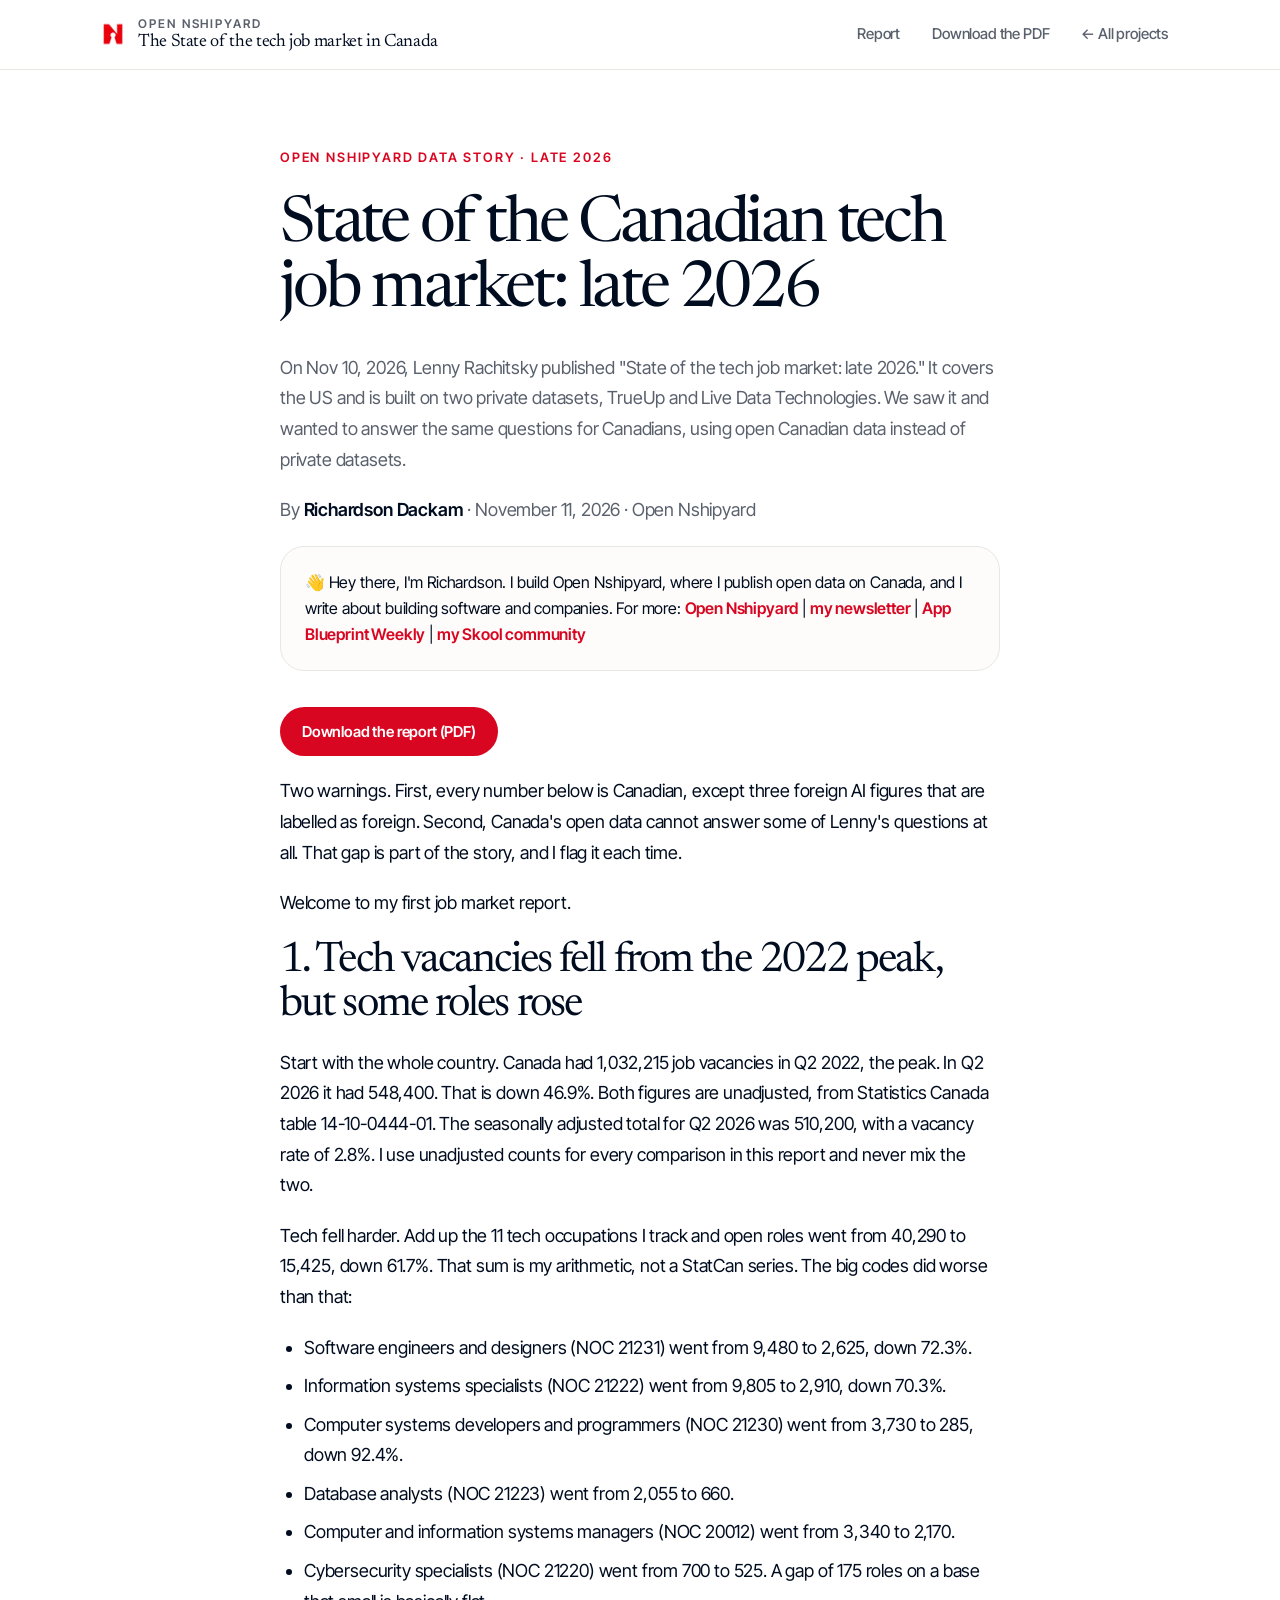
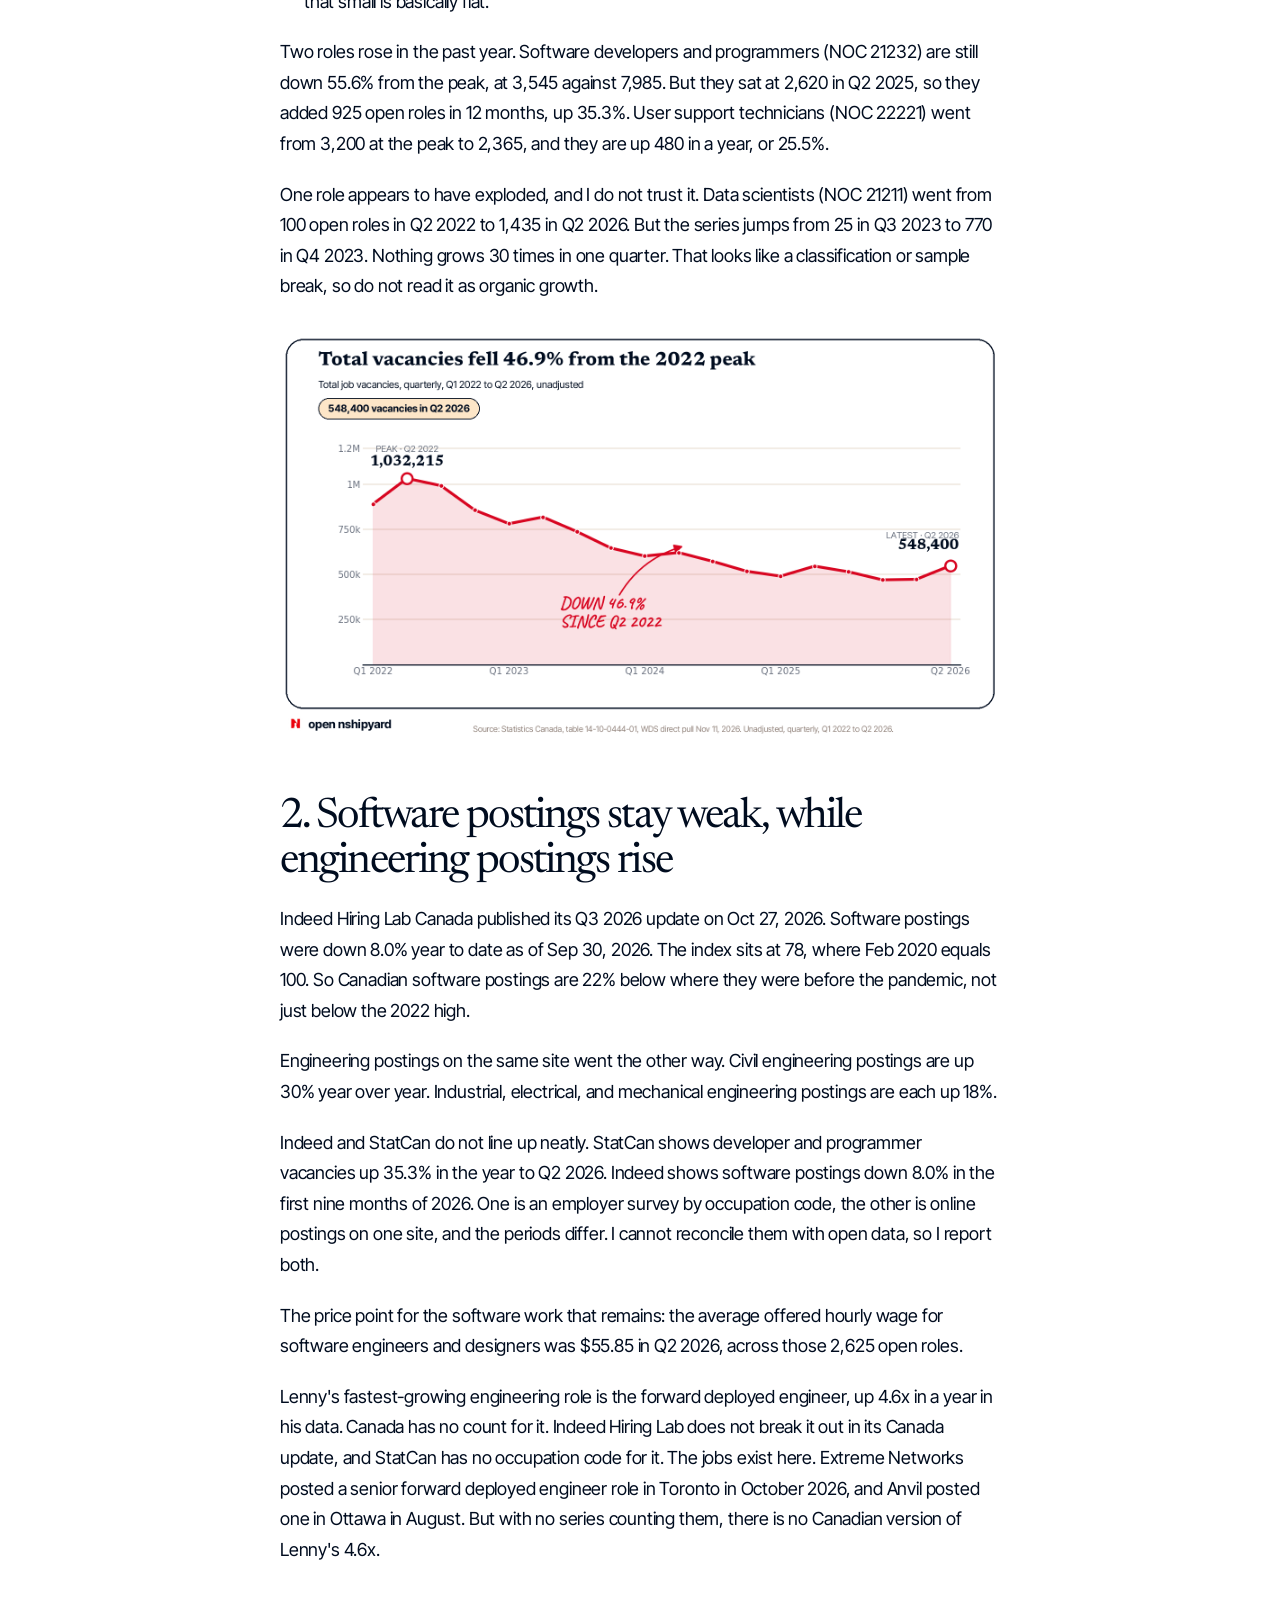
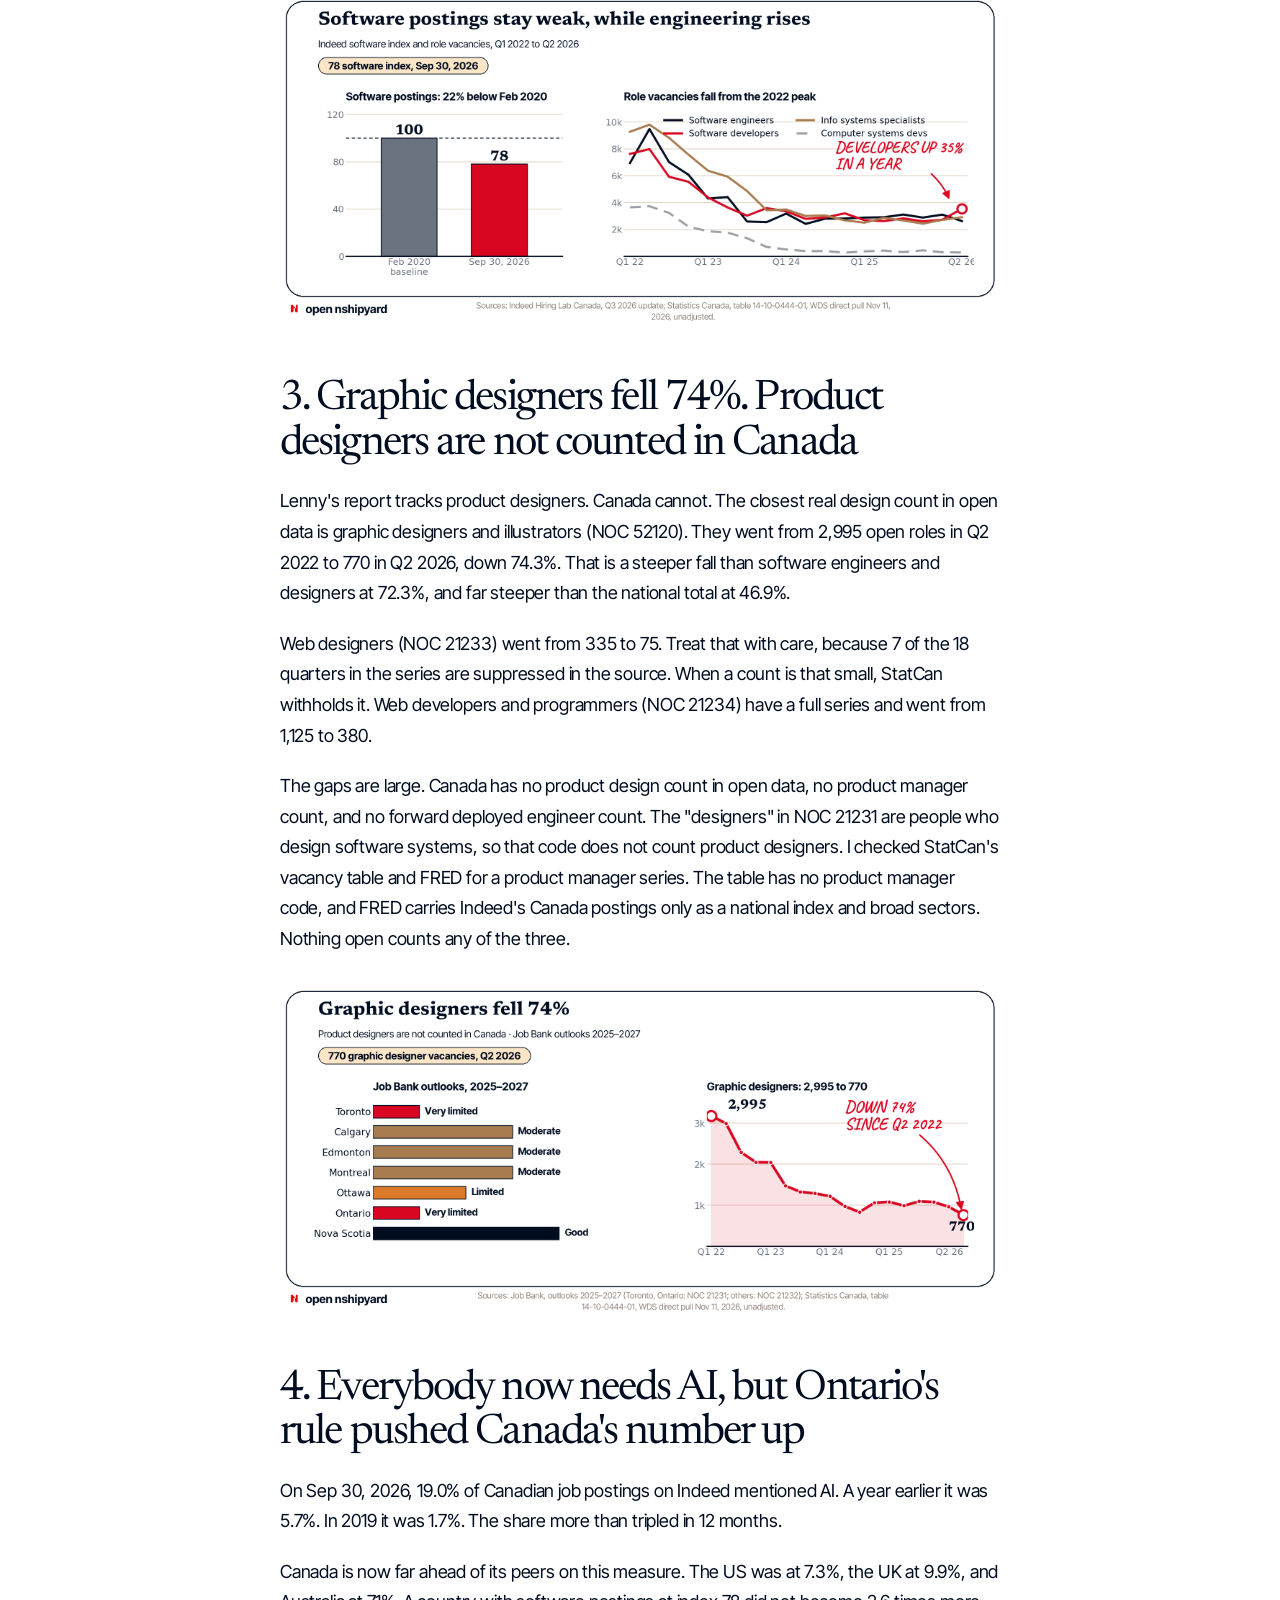
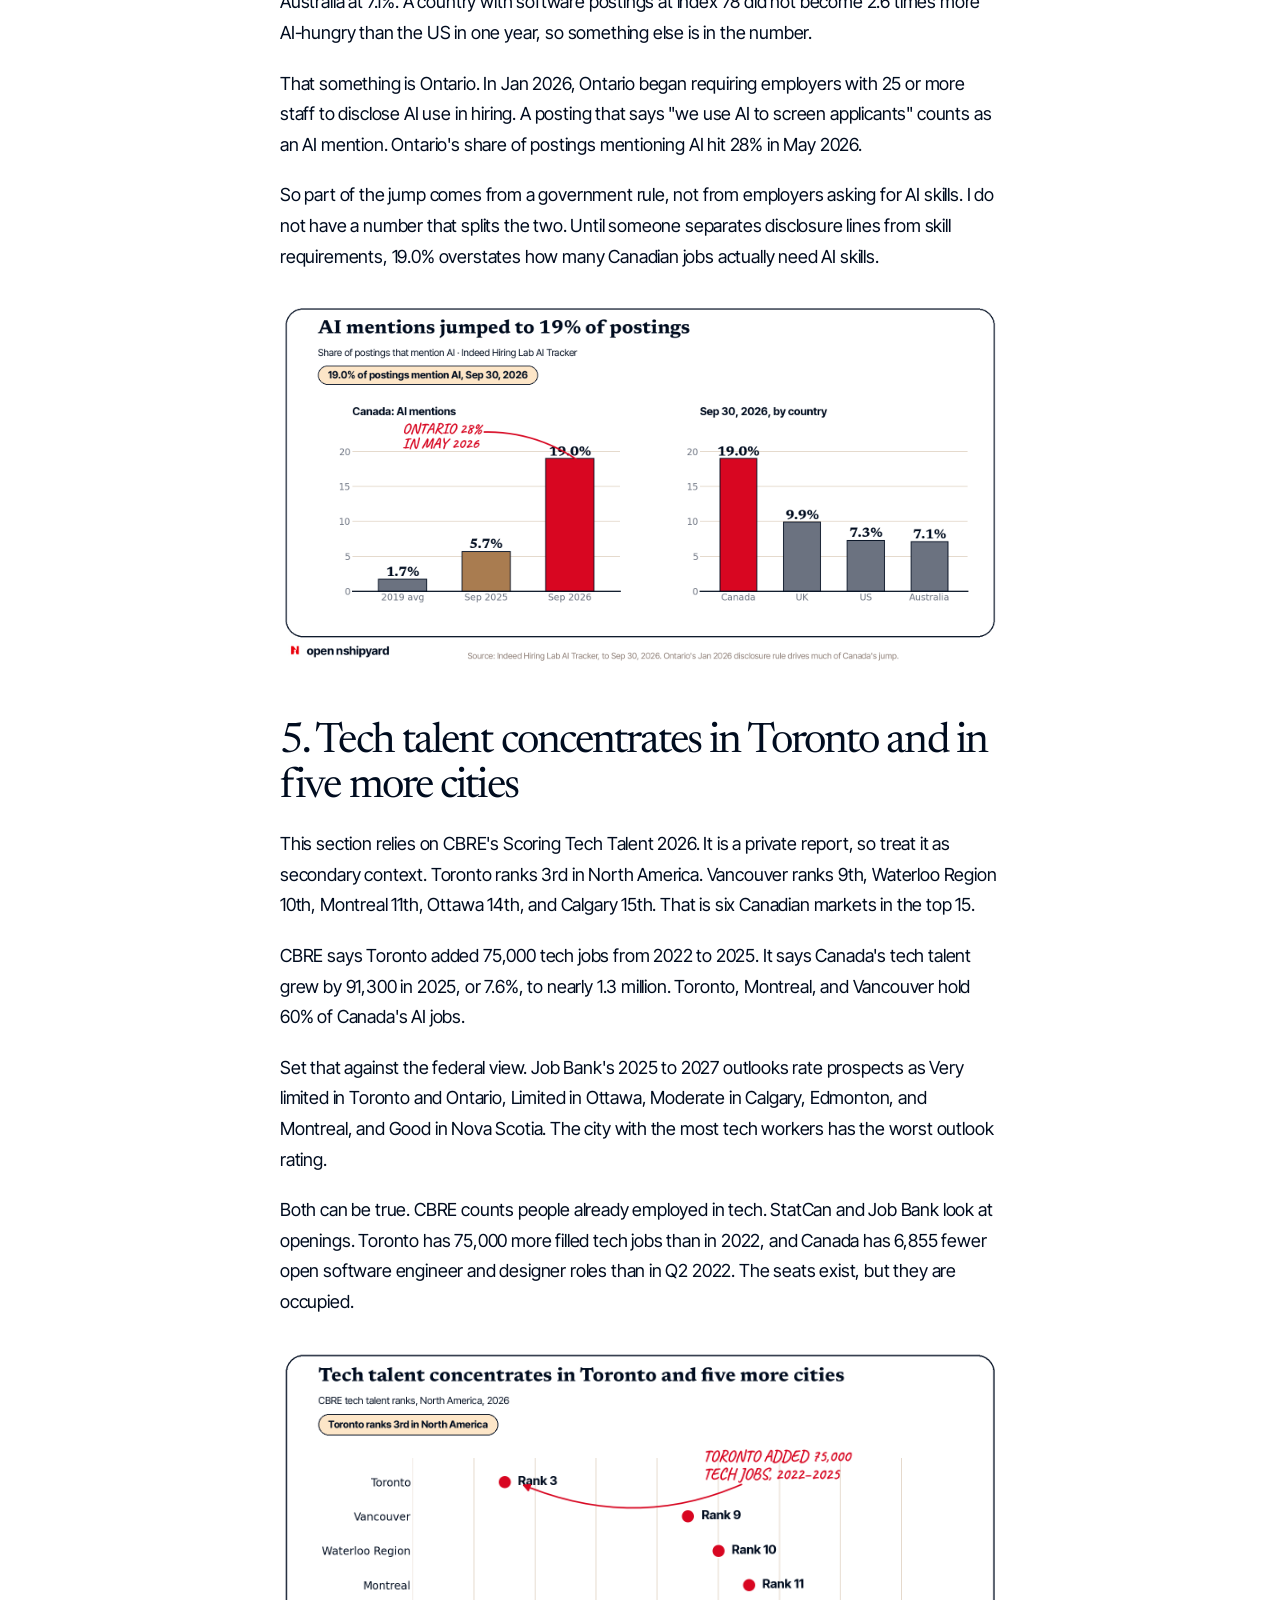
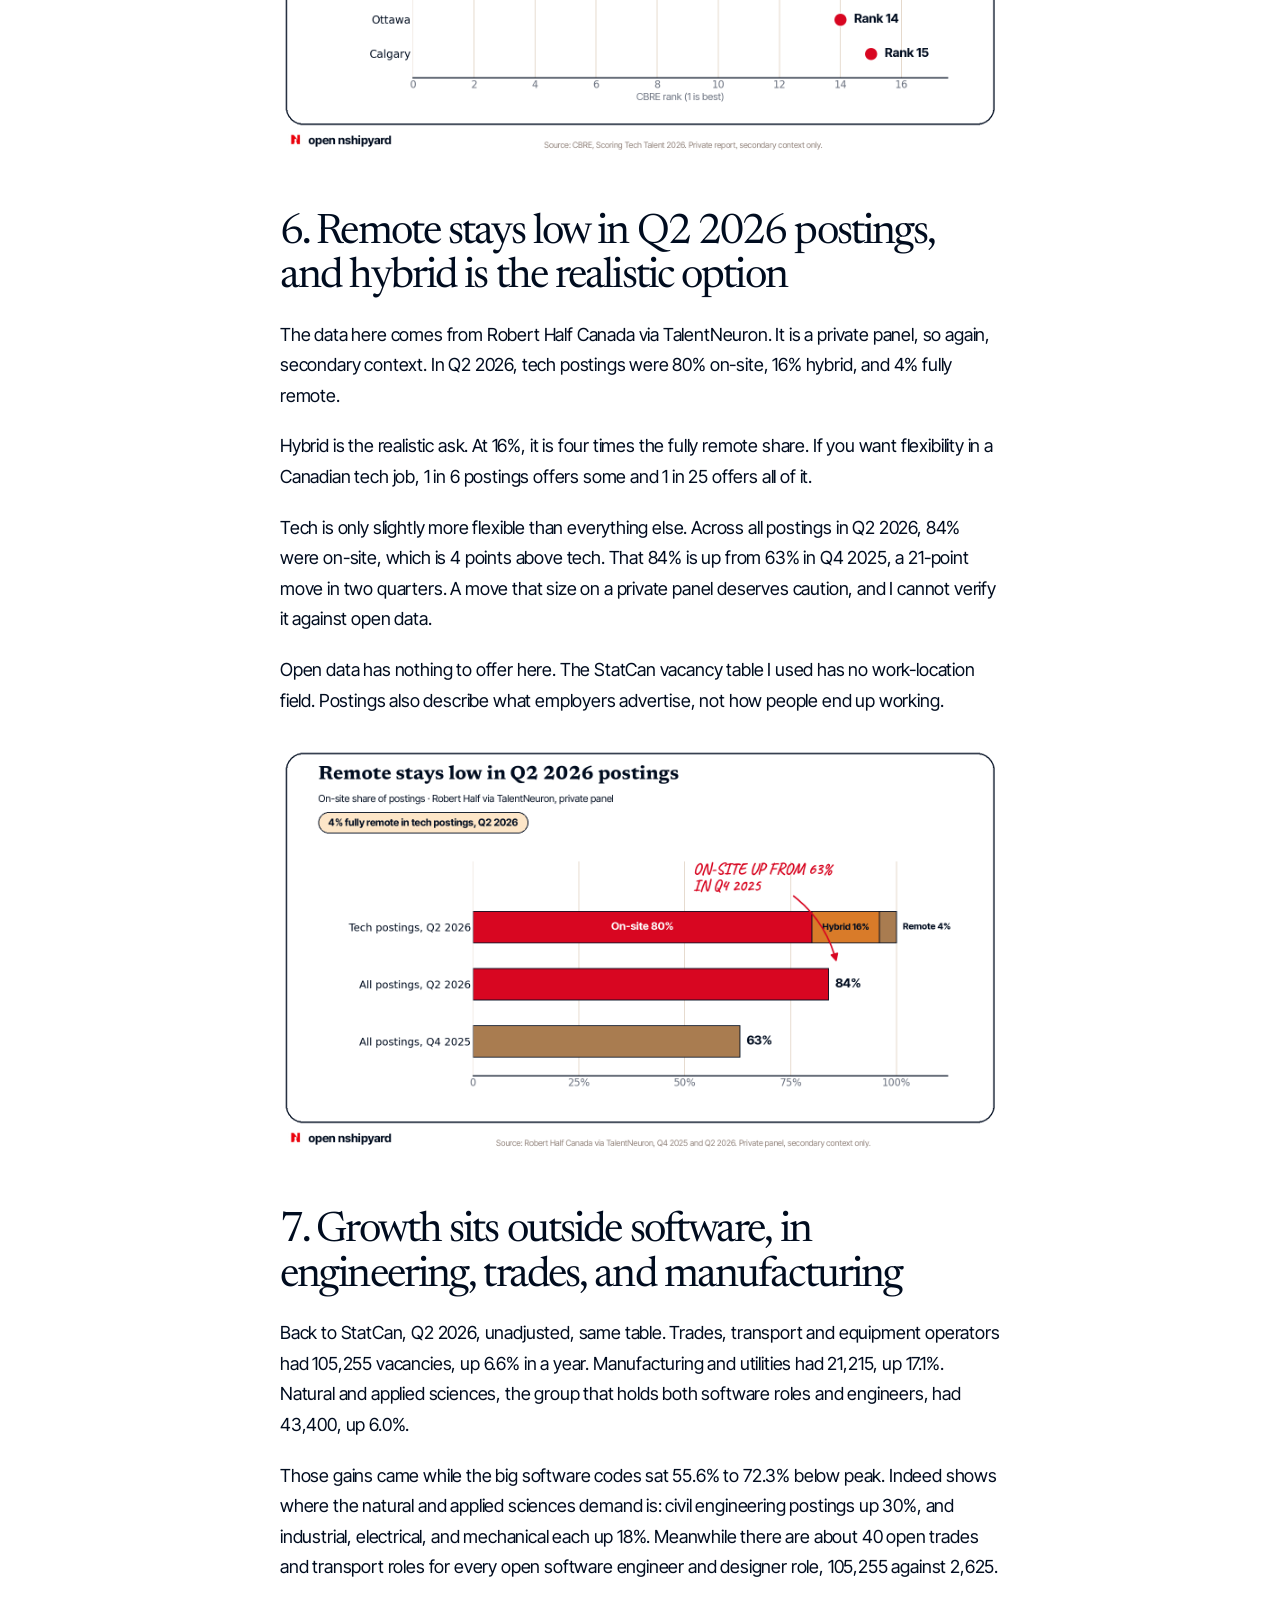
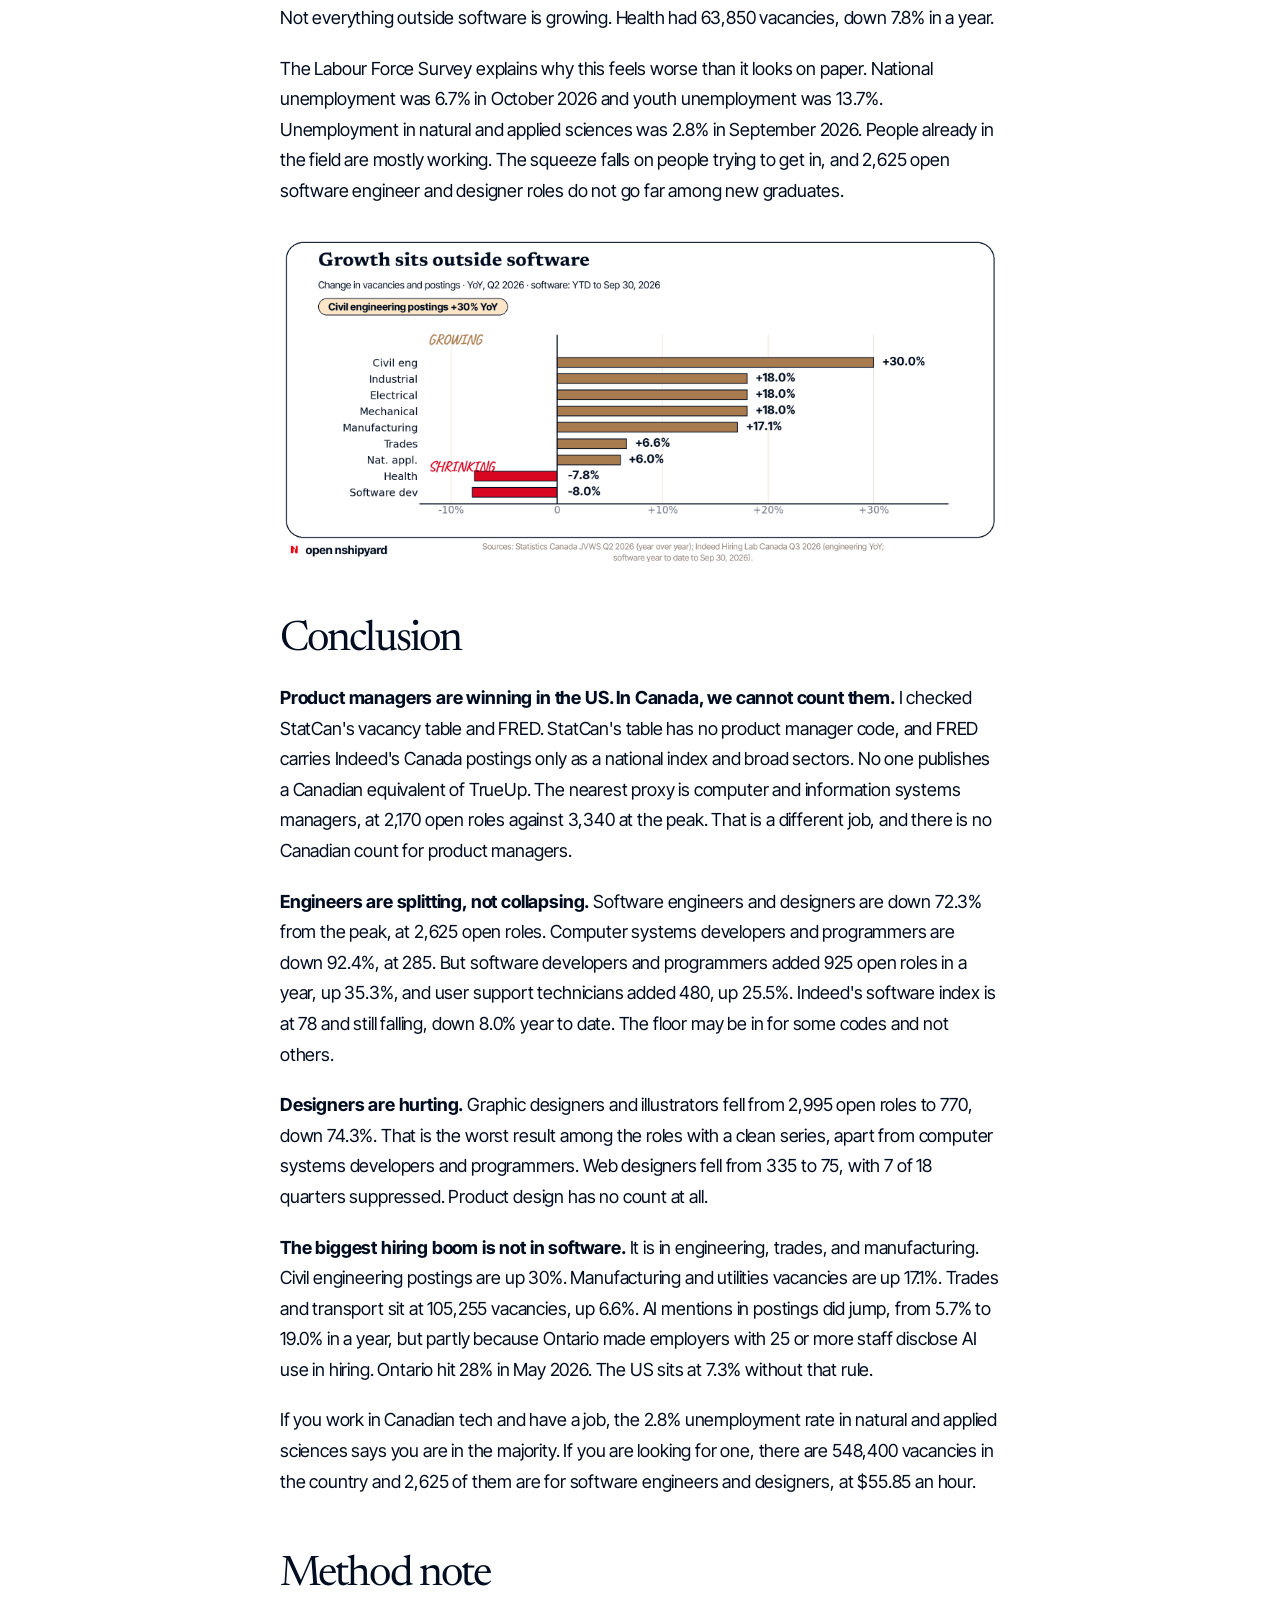
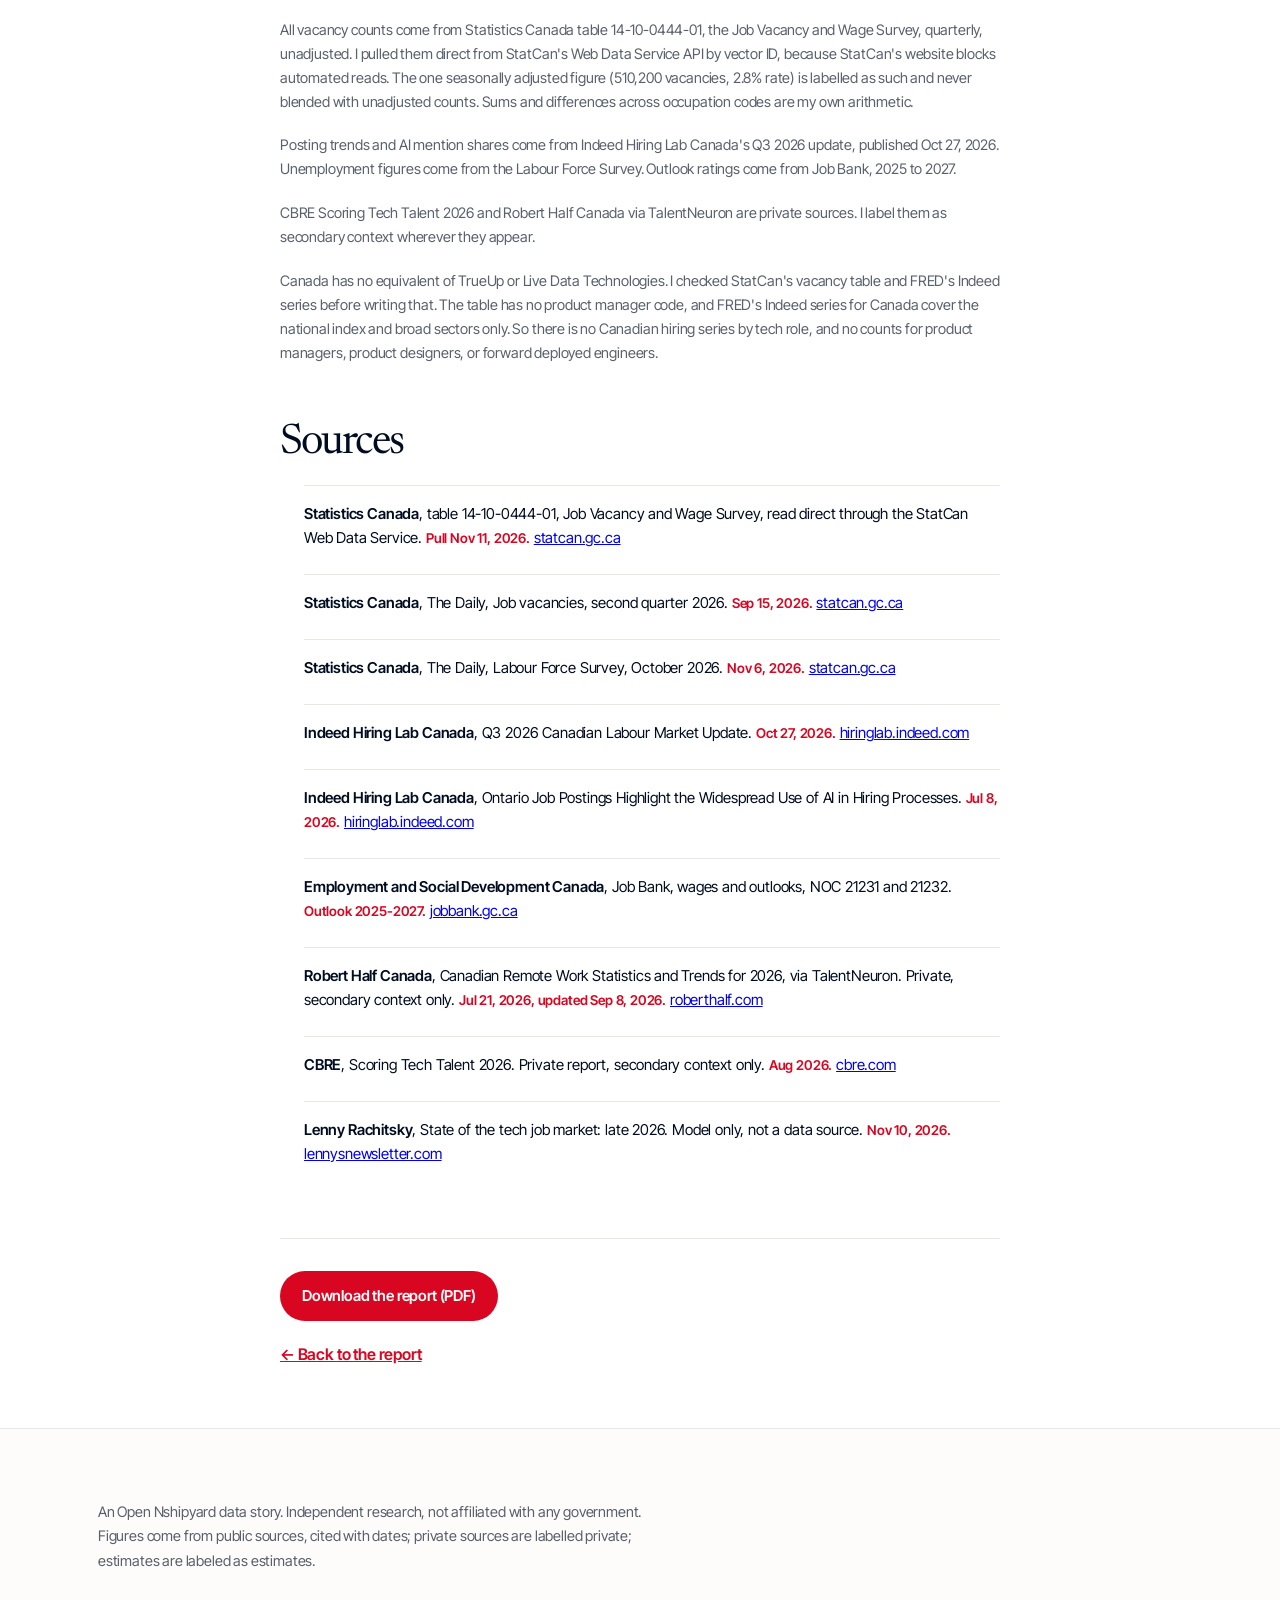
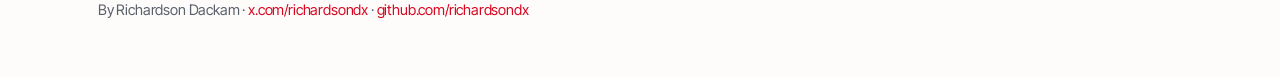
==== article.html @ da03ff03 "State of the Canadian tech job market, late 2026: initial site" ====
<!DOCTYPE html>
<html lang="en">
<head>
<meta charset="utf-8">
<meta name="viewport" content="width=device-width, initial-scale=1">
<title>State of the Canadian tech job market: late 2026 | Open Nshipyard</title>
<meta name="description" content="We saw Lenny's late 2026 report on the US tech job market and wanted to answer the same questions for Canadians, using open Canadian data. Total vacancies fell 46.9% from the 2022 peak. Product managers cannot be counted, engineers are splitting, designers are hurting, and the biggest hiring boom is not in software.">
<link rel="preconnect" href="https://fonts.googleapis.com">
<link rel="preconnect" href="https://fonts.gstatic.com" crossorigin>
<link href="https://fonts.googleapis.com/css2?family=Newsreader:opsz,wght@6..72,400&family=Inter+Tight:wght@400;500;600;700&display=swap" rel="stylesheet">
<link rel="stylesheet" href="styles.css">
<link rel="canonical" href="https://techjobs.canada.nshipyard.com/article.html">
<meta property="og:type" content="article">
<meta property="og:site_name" content="Open Nshipyard">
<meta property="og:title" content="State of the Canadian tech job market: late 2026 | Open Nshipyard">
<meta property="og:description" content="Total vacancies fell 46.9% from the 2022 peak. Product managers cannot be counted, engineers are splitting, designers are hurting, and the biggest hiring boom is not in software.">
<meta property="og:url" content="https://techjobs.canada.nshipyard.com/article.html">
<meta property="og:image" content="https://techjobs.canada.nshipyard.com/og/og-image.png">
<meta property="og:image:width" content="1200">
<meta property="og:image:height" content="630">
<meta property="og:image:alt" content="Canada's tech market is split. Total vacancies fell 46.9% from the 2022 peak.">
<meta name="twitter:card" content="summary_large_image">
<meta name="twitter:title" content="State of the Canadian tech job market: late 2026 | Open Nshipyard">
<meta name="twitter:description" content="Total vacancies fell 46.9% from the 2022 peak. Product managers cannot be counted, engineers are splitting, designers are hurting, and the biggest hiring boom is not in software.">
<meta name="twitter:image" content="https://techjobs.canada.nshipyard.com/og/og-image.png">
<style>
.article-col { max-width: 720px; margin: 0 auto; }
.article { padding: 72px 0 40px; }
.article h1 { font-size: clamp(40px, 6vw, 64px); text-align: left; margin-left: 0; margin-right: 0; }
.article .lede { text-align: left; margin: 0 0 20px; max-width: none; }
.byline { font-size: 15px; color: var(--ink-65); margin: 0 0 28px; }
.byline strong { color: var(--ink); font-weight: 600; }
.intro-block {
  background: var(--paper-warm);
  border: 1px solid var(--muted-border);
  border-radius: 24px;
  padding: 22px 24px;
  font-size: 16px;
  line-height: 1.65;
  margin: 0 0 36px;
}
.intro-block a { color: var(--red); text-decoration: none; font-weight: 600; }
.intro-block a:hover { text-decoration: underline; }
.article p { font-size: 18px; line-height: 1.7; margin: 0 0 20px; }
.article ul { font-size: 18px; line-height: 1.7; margin: 0 0 20px; padding-left: 24px; }
.article li { margin-bottom: 8px; }
.article section { margin: 0 0 56px; }
.article h2 {
  font-size: clamp(30px, 4vw, 42px);
  margin: 0 0 20px;
}
.article figure { margin: 32px 0 8px; }
.article figure img { width: 100%; height: auto; display: block; border-radius: 12px; }
.article figcaption { font-size: 13.5px; color: var(--ink-45); line-height: 1.6; margin-top: 12px; }
.pdf-link { margin: 0 0 36px; }
.pdf-link a, .article-end a.pdf-btn {
  display: inline-block;
  background: var(--red);
  color: #fff;
  font-weight: 600;
  font-size: 15px;
  padding: 12px 22px;
  border-radius: var(--radius-pill);
  text-decoration: none;
}
.pdf-link a:hover, .article-end a.pdf-btn:hover { background: var(--red-hover); }
.method-note { font-size: 14.5px !important; color: var(--ink-65); line-height: 1.65 !important; }
.article-end { border-top: 1px solid var(--muted-border); padding-top: 32px; margin-top: 8px; }
.article-end p { font-size: 16px; color: var(--ink-65); }
@media (max-width: 900px) {
  .article { padding: 48px 0 32px; }
}
</style>
</head>
<body>

<header class="site-header" id="top">
  <div class="header-inner" id="headerInner">
    <a class="wordmark" href="index.html" aria-label="Open Nshipyard: The State of the tech job market in Canada">
      <img src="brand/logo-keyhole.png" alt="Open Nshipyard logo" style="width:30px;height:30px;flex:none">
      <span class="wordmark-text">
        <span class="wordmark-umbrella">Open Nshipyard</span>
        <span class="wordmark-project">The State of the tech job market in Canada</span>
      </span>
    </a>
    <button type="button" class="menu-btn" id="menuBtn" aria-expanded="false">Menu</button>
    <nav class="header-nav" aria-label="Primary">
      <a href="index.html">Report</a>
      <a href="The-State-of-the-tech-job-market-in-Canada-Late-2026-final-v6.pdf">Download the PDF</a>
      <a href="https://canada.nshipyard.com">← All projects</a>
    </nav>
  </div>
</header>

<main>
  <article class="article">
    <div class="wrap">
      <div class="article-col">
        <span class="kicker">Open Nshipyard data story · Late 2026</span>
        <h1>State of the Canadian tech job market: late 2026</h1>
        <p class="lede">On Nov 10, 2026, Lenny Rachitsky published "State of the tech job market: late 2026." It covers the US and is built on two private datasets, TrueUp and Live Data Technologies. We saw it and wanted to answer the same questions for Canadians, using open Canadian data instead of private datasets.</p>
        <p class="byline">By <strong>Richardson Dackam</strong> · November 11, 2026 · Open Nshipyard</p>
        <div class="intro-block">👋 Hey there, I'm Richardson. I build Open Nshipyard, where I publish open data on Canada, and I write about building software and companies. For more: <a href="https://canada.nshipyard.com">Open Nshipyard</a> | <a href="https://richardson.substack.com/">my newsletter</a> | <a href="https://appblueprint.substack.com/">App Blueprint Weekly</a> | <a href="https://www.skool.com/saaspreneur-academy">my Skool community</a></div>
        <p class="pdf-link"><a href="The-State-of-the-tech-job-market-in-Canada-Late-2026-final-v6.pdf">Download the report (PDF)</a></p>
        <p>Two warnings. First, every number below is Canadian, except three foreign AI figures that are labelled as foreign. Second, Canada's open data cannot answer some of Lenny's questions at all. That gap is part of the story, and I flag it each time.</p>
        <p>Welcome to my first job market report.</p>

        <section>
          <h2>1. Tech vacancies fell from the 2022 peak, but some roles rose</h2>
          <p>Start with the whole country. Canada had 1,032,215 job vacancies in Q2 2022, the peak. In Q2 2026 it had 548,400. That is down 46.9%. Both figures are unadjusted, from Statistics Canada table 14-10-0444-01. The seasonally adjusted total for Q2 2026 was 510,200, with a vacancy rate of 2.8%. I use unadjusted counts for every comparison in this report and never mix the two.</p>
          <p>Tech fell harder. Add up the 11 tech occupations I track and open roles went from 40,290 to 15,425, down 61.7%. That sum is my arithmetic, not a StatCan series. The big codes did worse than that:</p>
          <ul>
            <li>Software engineers and designers (NOC 21231) went from 9,480 to 2,625, down 72.3%.</li>
            <li>Information systems specialists (NOC 21222) went from 9,805 to 2,910, down 70.3%.</li>
            <li>Computer systems developers and programmers (NOC 21230) went from 3,730 to 285, down 92.4%.</li>
            <li>Database analysts (NOC 21223) went from 2,055 to 660.</li>
            <li>Computer and information systems managers (NOC 20012) went from 3,340 to 2,170.</li>
            <li>Cybersecurity specialists (NOC 21220) went from 700 to 525. A gap of 175 roles on a base that small is basically flat.</li>
          </ul>
          <p>Two roles rose in the past year. Software developers and programmers (NOC 21232) are still down 55.6% from the peak, at 3,545 against 7,985. But they sat at 2,620 in Q2 2025, so they added 925 open roles in 12 months, up 35.3%. User support technicians (NOC 22221) went from 3,200 at the peak to 2,365, and they are up 480 in a year, or 25.5%.</p>
          <p>One role appears to have exploded, and I do not trust it. Data scientists (NOC 21211) went from 100 open roles in Q2 2022 to 1,435 in Q2 2026. But the series jumps from 25 in Q3 2023 to 770 in Q4 2023. Nothing grows 30 times in one quarter. That looks like a classification or sample break, so do not read it as organic growth.</p>
          <figure>
            <img src="charts/chart1-tech-vacancies.png" alt="Takeaway 1 chart: total vacancies fell 46.9% from the 2022 peak, 1,032,215 in Q2 2022 to 548,400 in Q2 2026">
          </figure>
        </section>

        <section>
          <h2>2. Software postings stay weak, while engineering postings rise</h2>
          <p>Indeed Hiring Lab Canada published its Q3 2026 update on Oct 27, 2026. Software postings were down 8.0% year to date as of Sep 30, 2026. The index sits at 78, where Feb 2020 equals 100. So Canadian software postings are 22% below where they were before the pandemic, not just below the 2022 high.</p>
          <p>Engineering postings on the same site went the other way. Civil engineering postings are up 30% year over year. Industrial, electrical, and mechanical engineering postings are each up 18%.</p>
          <p>Indeed and StatCan do not line up neatly. StatCan shows developer and programmer vacancies up 35.3% in the year to Q2 2026. Indeed shows software postings down 8.0% in the first nine months of 2026. One is an employer survey by occupation code, the other is online postings on one site, and the periods differ. I cannot reconcile them with open data, so I report both.</p>
          <p>The price point for the software work that remains: the average offered hourly wage for software engineers and designers was $55.85 in Q2 2026, across those 2,625 open roles.</p>
          <p>Lenny's fastest-growing engineering role is the forward deployed engineer, up 4.6x in a year in his data. Canada has no count for it. Indeed Hiring Lab does not break it out in its Canada update, and StatCan has no occupation code for it. The jobs exist here. Extreme Networks posted a senior forward deployed engineer role in Toronto in October 2026, and Anvil posted one in Ottawa in August. But with no series counting them, there is no Canadian version of Lenny's 4.6x.</p>
          <figure>
            <img src="charts/chart2-software-postings.png" alt="Takeaway 2 chart: software postings stay weak at index 78, while engineering postings rise">
          </figure>
        </section>

        <section>
          <h2>3. Graphic designers fell 74%. Product designers are not counted in Canada</h2>
          <p>Lenny's report tracks product designers. Canada cannot. The closest real design count in open data is graphic designers and illustrators (NOC 52120). They went from 2,995 open roles in Q2 2022 to 770 in Q2 2026, down 74.3%. That is a steeper fall than software engineers and designers at 72.3%, and far steeper than the national total at 46.9%.</p>
          <p>Web designers (NOC 21233) went from 335 to 75. Treat that with care, because 7 of the 18 quarters in the series are suppressed in the source. When a count is that small, StatCan withholds it. Web developers and programmers (NOC 21234) have a full series and went from 1,125 to 380.</p>
          <p>The gaps are large. Canada has no product design count in open data, no product manager count, and no forward deployed engineer count. The "designers" in NOC 21231 are people who design software systems, so that code does not count product designers. I checked StatCan's vacancy table and FRED for a product manager series. The table has no product manager code, and FRED carries Indeed's Canada postings only as a national index and broad sectors. Nothing open counts any of the three.</p>
          <figure>
            <img src="charts/chart3-outlooks.png" alt="Takeaway 3 chart: graphic designers fell 74%, from 2,995 to 770 open roles">
          </figure>
        </section>

        <section>
          <h2>4. Everybody now needs AI, but Ontario's rule pushed Canada's number up</h2>
          <p>On Sep 30, 2026, 19.0% of Canadian job postings on Indeed mentioned AI. A year earlier it was 5.7%. In 2019 it was 1.7%. The share more than tripled in 12 months.</p>
          <p>Canada is now far ahead of its peers on this measure. The US was at 7.3%, the UK at 9.9%, and Australia at 7.1%. A country with software postings at index 78 did not become 2.6 times more AI-hungry than the US in one year, so something else is in the number.</p>
          <p>That something is Ontario. In Jan 2026, Ontario began requiring employers with 25 or more staff to disclose AI use in hiring. A posting that says "we use AI to screen applicants" counts as an AI mention. Ontario's share of postings mentioning AI hit 28% in May 2026.</p>
          <p>So part of the jump comes from a government rule, not from employers asking for AI skills. I do not have a number that splits the two. Until someone separates disclosure lines from skill requirements, 19.0% overstates how many Canadian jobs actually need AI skills.</p>
          <figure>
            <img src="charts/chart4-ai-mentions.png" alt="Takeaway 4 chart: AI mentions jumped to 19.0% of Canadian postings">
          </figure>
        </section>

        <section>
          <h2>5. Tech talent concentrates in Toronto and in five more cities</h2>
          <p>This section relies on CBRE's Scoring Tech Talent 2026. It is a private report, so treat it as secondary context. Toronto ranks 3rd in North America. Vancouver ranks 9th, Waterloo Region 10th, Montreal 11th, Ottawa 14th, and Calgary 15th. That is six Canadian markets in the top 15.</p>
          <p>CBRE says Toronto added 75,000 tech jobs from 2022 to 2025. It says Canada's tech talent grew by 91,300 in 2025, or 7.6%, to nearly 1.3 million. Toronto, Montreal, and Vancouver hold 60% of Canada's AI jobs.</p>
          <p>Set that against the federal view. Job Bank's 2025 to 2027 outlooks rate prospects as Very limited in Toronto and Ontario, Limited in Ottawa, Moderate in Calgary, Edmonton, and Montreal, and Good in Nova Scotia. The city with the most tech workers has the worst outlook rating.</p>
          <p>Both can be true. CBRE counts people already employed in tech. StatCan and Job Bank look at openings. Toronto has 75,000 more filled tech jobs than in 2022, and Canada has 6,855 fewer open software engineer and designer roles than in Q2 2022. The seats exist, but they are occupied.</p>
          <figure>
            <img src="charts/chart5-geography.png" alt="Takeaway 5 chart: tech talent concentrates in Toronto, ranked 3rd in North America, and five more cities">
          </figure>
        </section>

        <section>
          <h2>6. Remote stays low in Q2 2026 postings, and hybrid is the realistic option</h2>
          <p>The data here comes from Robert Half Canada via TalentNeuron. It is a private panel, so again, secondary context. In Q2 2026, tech postings were 80% on-site, 16% hybrid, and 4% fully remote.</p>
          <p>Hybrid is the realistic ask. At 16%, it is four times the fully remote share. If you want flexibility in a Canadian tech job, 1 in 6 postings offers some and 1 in 25 offers all of it.</p>
          <p>Tech is only slightly more flexible than everything else. Across all postings in Q2 2026, 84% were on-site, which is 4 points above tech. That 84% is up from 63% in Q4 2025, a 21-point move in two quarters. A move that size on a private panel deserves caution, and I cannot verify it against open data.</p>
          <p>Open data has nothing to offer here. The StatCan vacancy table I used has no work-location field. Postings also describe what employers advertise, not how people end up working.</p>
          <figure>
            <img src="charts/chart6-remote.png" alt="Takeaway 6 chart: remote stays low, 4% fully remote in tech postings, Q2 2026">
          </figure>
        </section>

        <section>
          <h2>7. Growth sits outside software, in engineering, trades, and manufacturing</h2>
          <p>Back to StatCan, Q2 2026, unadjusted, same table. Trades, transport and equipment operators had 105,255 vacancies, up 6.6% in a year. Manufacturing and utilities had 21,215, up 17.1%. Natural and applied sciences, the group that holds both software roles and engineers, had 43,400, up 6.0%.</p>
          <p>Those gains came while the big software codes sat 55.6% to 72.3% below peak. Indeed shows where the natural and applied sciences demand is: civil engineering postings up 30%, and industrial, electrical, and mechanical each up 18%. Meanwhile there are about 40 open trades and transport roles for every open software engineer and designer role, 105,255 against 2,625.</p>
          <p>Not everything outside software is growing. Health had 63,850 vacancies, down 7.8% in a year.</p>
          <p>The Labour Force Survey explains why this feels worse than it looks on paper. National unemployment was 6.7% in October 2026 and youth unemployment was 13.7%. Unemployment in natural and applied sciences was 2.8% in September 2026. People already in the field are mostly working. The squeeze falls on people trying to get in, and 2,625 open software engineer and designer roles do not go far among new graduates.</p>
          <figure>
            <img src="charts/chart7-outside-software.png" alt="Takeaway 7 chart: growth sits outside software, in engineering, trades, and manufacturing">
          </figure>
        </section>

        <section>
          <h2>Conclusion</h2>
          <p><strong>Product managers are winning in the US. In Canada, we cannot count them.</strong> I checked StatCan's vacancy table and FRED. StatCan's table has no product manager code, and FRED carries Indeed's Canada postings only as a national index and broad sectors. No one publishes a Canadian equivalent of TrueUp. The nearest proxy is computer and information systems managers, at 2,170 open roles against 3,340 at the peak. That is a different job, and there is no Canadian count for product managers.</p>
          <p><strong>Engineers are splitting, not collapsing.</strong> Software engineers and designers are down 72.3% from the peak, at 2,625 open roles. Computer systems developers and programmers are down 92.4%, at 285. But software developers and programmers added 925 open roles in a year, up 35.3%, and user support technicians added 480, up 25.5%. Indeed's software index is at 78 and still falling, down 8.0% year to date. The floor may be in for some codes and not others.</p>
          <p><strong>Designers are hurting.</strong> Graphic designers and illustrators fell from 2,995 open roles to 770, down 74.3%. That is the worst result among the roles with a clean series, apart from computer systems developers and programmers. Web designers fell from 335 to 75, with 7 of 18 quarters suppressed. Product design has no count at all.</p>
          <p><strong>The biggest hiring boom is not in software.</strong> It is in engineering, trades, and manufacturing. Civil engineering postings are up 30%. Manufacturing and utilities vacancies are up 17.1%. Trades and transport sit at 105,255 vacancies, up 6.6%. AI mentions in postings did jump, from 5.7% to 19.0% in a year, but partly because Ontario made employers with 25 or more staff disclose AI use in hiring. Ontario hit 28% in May 2026. The US sits at 7.3% without that rule.</p>
          <p>If you work in Canadian tech and have a job, the 2.8% unemployment rate in natural and applied sciences says you are in the majority. If you are looking for one, there are 548,400 vacancies in the country and 2,625 of them are for software engineers and designers, at $55.85 an hour.</p>
        </section>

        <section>
          <h2>Method note</h2>
          <p class="method-note">All vacancy counts come from Statistics Canada table 14-10-0444-01, the Job Vacancy and Wage Survey, quarterly, unadjusted. I pulled them direct from StatCan's Web Data Service API by vector ID, because StatCan's website blocks automated reads. The one seasonally adjusted figure (510,200 vacancies, 2.8% rate) is labelled as such and never blended with unadjusted counts. Sums and differences across occupation codes are my own arithmetic.</p>
          <p class="method-note">Posting trends and AI mention shares come from Indeed Hiring Lab Canada's Q3 2026 update, published Oct 27, 2026. Unemployment figures come from the Labour Force Survey. Outlook ratings come from Job Bank, 2025 to 2027.</p>
          <p class="method-note">CBRE Scoring Tech Talent 2026 and Robert Half Canada via TalentNeuron are private sources. I label them as secondary context wherever they appear.</p>
          <p class="method-note">Canada has no equivalent of TrueUp or Live Data Technologies. I checked StatCan's vacancy table and FRED's Indeed series before writing that. The table has no product manager code, and FRED's Indeed series for Canada cover the national index and broad sectors only. So there is no Canadian hiring series by tech role, and no counts for product managers, product designers, or forward deployed engineers.</p>
        </section>

        <section>
          <h2>Sources</h2>
          <ul class="sources-list">
            <li><b>Statistics Canada</b>, table 14-10-0444-01, Job Vacancy and Wage Survey, read direct through the StatCan Web Data Service. <span class="date">Pull Nov 11, 2026.</span> <a href="https://www150.statcan.gc.ca/n1/daily-quotidien/260915/dq260915a-eng.htm">statcan.gc.ca</a></li>
            <li><b>Statistics Canada</b>, The Daily, Job vacancies, second quarter 2026. <span class="date">Sep 15, 2026.</span> <a href="https://www150.statcan.gc.ca/n1/daily-quotidien/260915/dq260915a-eng.htm">statcan.gc.ca</a></li>
            <li><b>Statistics Canada</b>, The Daily, Labour Force Survey, October 2026. <span class="date">Nov 6, 2026.</span> <a href="https://www150.statcan.gc.ca/n1/daily-quotidien/261106/dq261106a-eng.htm">statcan.gc.ca</a></li>
            <li><b>Indeed Hiring Lab Canada</b>, Q3 2026 Canadian Labour Market Update. <span class="date">Oct 27, 2026.</span> <a href="https://hiringlab.indeed.com/en-ca/2026/10/27/q3-2026-canadian-labour-market-update/">hiringlab.indeed.com</a></li>
            <li><b>Indeed Hiring Lab Canada</b>, Ontario Job Postings Highlight the Widespread Use of AI in Hiring Processes. <span class="date">Jul 8, 2026.</span> <a href="https://hiringlab.indeed.com/en-ca/2026/07/08/ontario-job-postings-highlight-the-widespread-use-of-ai-in-hiring-processes/">hiringlab.indeed.com</a></li>
            <li><b>Employment and Social Development Canada</b>, Job Bank, wages and outlooks, NOC 21231 and 21232. <span class="date">Outlook 2025-2027.</span> <a href="https://www.jobbank.gc.ca/">jobbank.gc.ca</a></li>
            <li><b>Robert Half Canada</b>, Canadian Remote Work Statistics and Trends for 2026, via TalentNeuron. Private, secondary context only. <span class="date">Jul 21, 2026, updated Sep 8, 2026.</span> <a href="https://www.roberthalf.com/ca/en/insights/research/canadian-remote-work-statistics-and-trends">roberthalf.com</a></li>
            <li><b>CBRE</b>, Scoring Tech Talent 2026. Private report, secondary context only. <span class="date">Aug 2026.</span> <a href="https://www.cbre.com/insights/books/scoring-tech-talent-2026">cbre.com</a></li>
            <li><b>Lenny Rachitsky</b>, State of the tech job market: late 2026. Model only, not a data source. <span class="date">Nov 10, 2026.</span> <a href="https://www.lennysnewsletter.com/p/state-of-the-tech-job-market-late">lennysnewsletter.com</a></li>
          </ul>
        </section>

        <div class="article-end">
          <p><a class="pdf-btn" href="The-State-of-the-tech-job-market-in-Canada-Late-2026-final-v6.pdf">Download the report (PDF)</a></p>
          <p><a href="index.html" style="color:#d80621;font-weight:600">← Back to the report</a></p>
        </div>
      </div>
    </div>
  </article>
</main>

<footer>
  <div class="wrap footer-inner">
    <p class="footer-note">An Open Nshipyard data story. Independent research, not affiliated with any government. Figures come from public sources, cited with dates; private sources are labelled private; estimates are labeled as estimates.<br><br>By Richardson Dackam · <a href="https://x.com/richardsondx">x.com/richardsondx</a> · <a href="https://github.com/richardsondx">github.com/richardsondx</a></p>
  </div>
</footer>

<script>
(function () {
  var menuBtn = document.getElementById("menuBtn");
  var headerInner = document.getElementById("headerInner");
  if (menuBtn && headerInner) {
    menuBtn.addEventListener("click", function () {
      var open = headerInner.classList.toggle("nav-open");
      menuBtn.setAttribute("aria-expanded", open ? "true" : "false");
    });
  }
})();
</script>
<script>
(function () {
  var box = document.createElement("div");
  box.className = "lightbox";
  box.setAttribute("role", "dialog");
  box.setAttribute("aria-modal", "true");
  box.setAttribute("aria-label", "Chart preview");
  box.innerHTML = '<button class="lightbox-close" type="button" aria-label="Close preview">&times;</button><img alt=""><p class="lightbox-caption"></p>';
  document.body.appendChild(box);
  var big = box.querySelector("img");
  var caption = box.querySelector(".lightbox-caption");
  var closeBtn = box.querySelector(".lightbox-close");
  var lastFocus = null;
  function open(img) {
    lastFocus = document.activeElement;
    big.src = img.getAttribute("src");
    big.alt = img.getAttribute("alt") || "Chart";
    caption.textContent = img.getAttribute("alt") || "";
    box.classList.add("open");
    document.body.style.overflow = "hidden";
    closeBtn.focus();
  }
  function close() {
    box.classList.remove("open");
    document.body.style.overflow = "";
    if (lastFocus && lastFocus.focus) { lastFocus.focus(); }
  }
  document.querySelectorAll('img[src^="charts/"]').forEach(function (img) {
    img.setAttribute("data-lightbox", "");
    img.setAttribute("title", "Click to enlarge");
    img.setAttribute("tabindex", "0");
    img.addEventListener("click", function () { open(img); });
    img.addEventListener("keydown", function (e) {
      if (e.key === "Enter" || e.key === " ") { e.preventDefault(); open(img); }
    });
  });
  closeBtn.addEventListener("click", close);
  big.addEventListener("click", close);
  box.addEventListener("click", function (e) { if (e.target === box) { close(); } });
  document.addEventListener("keydown", function (e) {
    if (e.key === "Escape" && box.classList.contains("open")) { close(); }
  });
})();
</script>
</body>
</html>
---- styles.css ----
/* Open Nshipyard: The Canadian AI Exposure Map.
   National Design Studio register, translated to Canada.
   Deep Canadian red #d80621 primary, ink navy-black on white, display serif headlines. */

:root {
  --paper: #ffffff;
  --paper-warm: #fdfcfa;
  --muted: #f7f7f7;
  --muted-border: #e9e7e2;
  --ink: #000c1f;
  --ink-65: rgba(0, 12, 31, 0.65);
  --ink-45: rgba(0, 12, 31, 0.45);
  --red: #d80621;
  --red-hover: #a80419;
  --red-soft: #fbeff1;
  --serif: "Newsreader", "Source Serif 4", Georgia, "Times New Roman", serif;
  --sans: "Inter Tight", "Inter", -apple-system, BlinkMacSystemFont, "Segoe UI", Roboto, "Helvetica Neue", Arial, sans-serif;
  --radius-card: 40px;
  --radius-pill: 999px;
}

* { box-sizing: border-box; }
html { scroll-behavior: smooth; }
body {
  margin: 0;
  background: var(--paper);
  color: var(--ink);
  font-family: var(--sans);
  font-size: 17px;
  line-height: 1.65;
  letter-spacing: -0.01em;
  -webkit-font-smoothing: antialiased;
}
::selection { background: var(--red); color: #fff; }

/* ---------- header ---------- */
.site-header {
  position: sticky;
  top: 0;
  z-index: 50;
  background: rgba(255, 255, 255, 0.94);
  backdrop-filter: blur(8px);
  border-bottom: 1px solid var(--muted-border);
}
.header-inner {
  max-width: 1140px;
  margin: 0 auto;
  padding: 14px 28px;
  display: flex;
  align-items: center;
  gap: 22px;
}
.wordmark {
  display: flex;
  align-items: center;
  gap: 10px;
  text-decoration: none;
  color: var(--ink);
}
.wordmark svg { width: 30px; height: auto; flex: none; color: #d80621; }
.wordmark-text { display: flex; flex-direction: column; line-height: 1.25; }
.wordmark-umbrella {
  font-family: var(--sans);
  font-weight: 600;
  font-size: 12px;
  letter-spacing: 0.16em;
  text-transform: uppercase;
  color: var(--ink-65);
}
.wordmark-project {
  font-family: var(--serif);
  font-weight: 400;
  font-size: 18px;
  letter-spacing: -0.02em;
}
.header-nav { display: flex; gap: 4px; margin-left: auto; }
.header-nav a {
  text-decoration: none;
  color: var(--ink-65);
  font-size: 15px;
  font-weight: 500;
  padding: 8px 14px;
  border-radius: var(--radius-pill);
}
.header-nav a:hover { color: var(--ink); background: var(--muted); }
.lang-toggle {
  display: flex;
  border: 1px solid var(--muted-border);
  border-radius: var(--radius-pill);
  overflow: hidden;
  margin-left: 8px;
}
.lang-toggle button {
  border: 0;
  background: transparent;
  font: 600 13px/1 var(--sans);
  padding: 9px 14px;
  cursor: pointer;
  color: var(--ink-65);
  letter-spacing: 0.02em;
}
.lang-toggle button[aria-pressed="true"] {
  background: var(--ink);
  color: #fff;
}

/* mobile menu button: desktop hidden */
.menu-btn {
  display: none;
  margin-left: auto;
  border: 1px solid var(--muted-border);
  border-radius: var(--radius-pill);
  background: transparent;
  font: 600 14px/1 var(--sans);
  letter-spacing: 0.02em;
  padding: 10px 18px;
  color: var(--ink);
  cursor: pointer;
}

/* ---------- layout ---------- */
.wrap { max-width: 1140px; margin: 0 auto; padding: 0 28px; }
.narrow { max-width: 760px; margin-left: auto; margin-right: auto; }

.hero {
  background: var(--paper-warm);
  border-bottom: 1px solid var(--muted-border);
  padding: 96px 0 88px;
  text-align: center;
}
.kicker {
  display: inline-block;
  font-size: 13px;
  font-weight: 600;
  letter-spacing: 0.14em;
  text-transform: uppercase;
  color: var(--red);
  margin-bottom: 26px;
}
h1 {
  font-family: var(--serif);
  font-weight: 400;
  font-size: clamp(44px, 7vw, 84px);
  line-height: 1.02;
  letter-spacing: -0.05em;
  margin: 0 0 28px;
  max-width: 900px;
  margin-left: auto;
  margin-right: auto;
}
.lede {
  font-size: 20px;
  line-height: 1.6;
  color: var(--ink-65);
  max-width: 700px;
  margin: 0 auto 12px;
}
.lede strong { color: var(--ink); font-weight: 600; }

.stat-grid {
  display: grid;
  grid-template-columns: repeat(4, 1fr);
  gap: 18px;
  margin-top: 56px;
  text-align: left;
}
.stat-card {
  background: var(--paper);
  border: 1px solid var(--muted-border);
  border-radius: 28px;
  padding: 26px 24px 22px;
}
.stat-num {
  font-family: var(--serif);
  font-size: 46px;
  letter-spacing: -0.04em;
  color: var(--red);
  line-height: 1;
  margin-bottom: 10px;
}
.stat-label { font-size: 14.5px; line-height: 1.5; color: var(--ink-65); }
.stat-label em { font-style: normal; color: var(--ink-45); font-size: 13px; display: block; margin-top: 6px; }

section.block { padding: 84px 0; border-bottom: 1px solid var(--muted-border); }
section.block:last-of-type { border-bottom: 0; }
h2 {
  font-family: var(--serif);
  font-weight: 400;
  font-size: clamp(34px, 4.6vw, 56px);
  letter-spacing: -0.045em;
  line-height: 1.06;
  margin: 0 0 18px;
}
.section-sub {
  font-size: 18px;
  color: var(--ink-65);
  max-width: 720px;
  margin: 0 0 44px;
}
.section-sub strong { color: var(--ink); font-weight: 600; }
h3.card-title {
  font-family: var(--serif);
  font-weight: 400;
  font-size: 27px;
  letter-spacing: -0.03em;
  margin: 0 0 10px;
}

/* ---------- chart cards ---------- */
.chart-card {
  background: var(--paper);
  border: 1px solid var(--muted-border);
  border-radius: var(--radius-card);
  padding: 44px 44px 34px;
  margin-bottom: 28px;
}
.chart-card.warm { background: var(--paper-warm); }
.chart-note {
  font-size: 13.5px;
  color: var(--ink-45);
  margin-top: 18px;
  line-height: 1.6;
}
.chart-source { font-size: 13px; color: var(--ink-45); margin-top: 6px; }
.chart-source a { color: var(--red); text-decoration: none; }
.chart-source a:hover { text-decoration: underline; }
.chart-hed { font-size: 15px; font-weight: 600; margin-bottom: 22px; letter-spacing: -0.01em; }
svg.chart { width: 100%; height: auto; display: block; }

/* ---------- share ---------- */
.share-section {
  display: flex;
  flex-wrap: wrap;
  align-items: center;
  justify-content: center;
  gap: 10px;
  margin-top: 48px;
}
.share-section-label {
  font: 700 12px/1 var(--sans);
  letter-spacing: 0.12em;
  text-transform: uppercase;
  color: var(--red);
  margin-right: 6px;
}
.share-row {
  display: flex;
  flex-wrap: wrap;
  align-items: center;
  gap: 10px;
  margin-top: 22px;
}
.share-btn {
  display: inline-block;
  border: 1px solid var(--muted-border);
  background: var(--paper);
  color: var(--ink);
  font: 600 14px/1 var(--sans);
  letter-spacing: -0.01em;
  padding: 11px 18px;
  border-radius: var(--radius-pill);
  text-decoration: none;
  cursor: pointer;
}
.share-btn:hover { background: var(--muted); }
.share-btn-x { background: var(--ink); border-color: var(--ink); color: #fff; }
.share-btn-x:hover { background: #14263f; }

/* ---------- ranked lists ---------- */
.rank-duo { display: grid; grid-template-columns: 1fr 1fr; gap: 22px; margin-top: 44px; }
.rank-card {
  border-radius: var(--radius-card);
  padding: 40px 38px;
  border: 1px solid var(--muted-border);
}
.rank-card.risk { background: #fff5f6; border-color: #f3d4d8; }
.rank-card.thrive { background: #f6fbf7; border-color: #d8ead9; }
.rank-card ol { list-style: none; margin: 18px 0 0; padding: 0; counter-reset: r; }
.rank-card li {
  counter-increment: r;
  display: flex;
  gap: 14px;
  padding: 13px 0;
  border-top: 1px solid rgba(0, 12, 31, 0.09);
  font-size: 15.5px;
  line-height: 1.5;
}
.rank-card li::before {
  content: counter(r);
  flex: none;
  width: 30px; height: 30px;
  border-radius: 50%;
  background: var(--ink);
  color: #fff;
  font: 600 13px/30px var(--sans);
  text-align: center;
}
.rank-card.risk li::before { background: var(--red); }
.rank-card.thrive li::before { background: #1c6b34; }
.rank-card li span b { display: block; font-weight: 600; }
.rank-card li span small { color: var(--ink-65); }

/* ---------- spotlight / curriculum ---------- */
.spotlight {
  background: var(--ink);
  color: #fff;
  border-radius: 48px;
  padding: 64px 60px;
  margin-bottom: 28px;
}
.spotlight h2 { color: #fff; }
.spotlight .section-sub { color: rgba(255, 255, 255, 0.72); }
.spotlight .section-sub strong { color: #fff; }
.spot-facts { display: grid; grid-template-columns: repeat(3, 1fr); gap: 18px; margin: 40px 0; }
.spot-fact {
  background: rgba(255, 255, 255, 0.06);
  border: 1px solid rgba(255, 255, 255, 0.14);
  border-radius: 24px;
  padding: 24px 22px;
}
.spot-fact .n { font-family: var(--serif); font-size: 38px; color: #ffb3bd; letter-spacing: -0.03em; line-height: 1; margin-bottom: 8px; }
.spot-fact p { margin: 0; font-size: 14px; line-height: 1.55; color: rgba(255, 255, 255, 0.78); }
.spotlight .fine { font-size: 13.5px; color: rgba(255, 255, 255, 0.55); line-height: 1.6; }

.curriculum { display: grid; grid-template-columns: 1fr 1fr; gap: 18px; margin-top: 40px; }
.cur-step {
  background: var(--paper);
  border: 1px solid var(--muted-border);
  border-radius: 28px;
  padding: 30px 30px 26px;
}
.cur-step .step-n {
  display: inline-block;
  font: 700 12px/1 var(--sans);
  letter-spacing: 0.12em;
  text-transform: uppercase;
  color: var(--red);
  margin-bottom: 12px;
}
.cur-step h4 { font-size: 19px; margin: 0 0 10px; letter-spacing: -0.02em; }
.cur-step p { margin: 0; font-size: 15px; color: var(--ink-65); line-height: 1.6; }

/* ---------- methodology, sources ---------- */
.two-col { display: grid; grid-template-columns: 1fr 1fr; gap: 22px; }
.info-card {
  background: var(--muted);
  border-radius: 32px;
  padding: 36px 36px 30px;
}
.info-card h3 { font-family: var(--serif); font-weight: 400; font-size: 24px; letter-spacing: -0.03em; margin: 0 0 14px; }
.info-card ul { margin: 0; padding-left: 20px; font-size: 15px; color: var(--ink-65); line-height: 1.65; }
.info-card li { margin-bottom: 9px; }
.sources-list { margin: 36px 0 0; padding: 0; list-style: none; }
.sources-list li {
  padding: 16px 0;
  border-top: 1px solid var(--muted-border);
  font-size: 15px;
  line-height: 1.6;
}
.sources-list li b { font-weight: 600; }
.sources-list li .date { color: var(--red); font-weight: 600; font-size: 13.5px; }

/* ---------- showcase ---------- */
.qa-card {
  background: var(--paper);
  border: 1px solid var(--muted-border);
  border-radius: var(--radius-card);
  padding: 46px 46px 36px;
  margin-bottom: 26px;
}
.qa-q {
  font-family: var(--serif);
  font-weight: 400;
  font-size: clamp(26px, 3.4vw, 38px);
  letter-spacing: -0.04em;
  line-height: 1.12;
  margin: 0 0 14px;
}
.qa-a { font-size: 18px; color: var(--ink); max-width: 760px; margin: 0 0 30px; line-height: 1.6; }
.qa-a strong { font-weight: 600; }
.qa-tag {
  display: inline-block;
  font: 700 12px/1 var(--sans);
  letter-spacing: 0.12em;
  text-transform: uppercase;
  color: var(--red);
  margin-bottom: 16px;
}

/* ---------- footer ---------- */
footer {
  background: var(--paper-warm);
  border-top: 1px solid var(--muted-border);
  padding: 56px 0 40px;
  font-size: 14.5px;
  color: var(--ink-65);
}
.footer-inner { display: flex; gap: 40px; flex-wrap: wrap; justify-content: space-between; }
footer a { color: var(--red); text-decoration: none; }
footer a:hover { text-decoration: underline; }
.footer-note { max-width: 560px; line-height: 1.7; }

/* ---------- responsive ---------- */
@media (max-width: 900px) {
  .stat-grid { grid-template-columns: 1fr 1fr; }
  .rank-duo, .two-col, .curriculum { grid-template-columns: 1fr; }
  .spot-facts { grid-template-columns: 1fr; }
  .spotlight { padding: 44px 30px; border-radius: 36px; }
  .chart-card, .qa-card { padding: 30px 24px 26px; border-radius: 30px; }
  .menu-btn { display: inline-block; }
  .header-nav { display: none; width: 100%; flex-direction: column; gap: 2px; margin-left: 0; order: 5; }
  .header-inner.nav-open .header-nav { display: flex; }
  .header-nav a.hide-m { display: none; }
  .header-inner.nav-open .header-nav a.hide-m { display: block; }
  section.block { padding: 60px 0; }
  .header-inner { flex-wrap: wrap; row-gap: 10px; padding: 12px 20px; }
  .wordmark-project { font-size: 16px; }
  .lang-toggle { margin-left: 0; }
}
@media (prefers-reduced-motion: reduce) {
  html { scroll-behavior: auto; }
  * { transition: none !important; }
}

/* Chart lightbox: click any chart to open it bigger */
img[data-lightbox] { cursor: zoom-in; }
.lightbox {
  position: fixed; inset: 0; z-index: 200;
  display: flex; flex-direction: column; align-items: center; justify-content: center;
  padding: 24px;
  background: rgba(0, 12, 31, 0.92);
  opacity: 0; pointer-events: none; transition: opacity 0.18s ease;
}
.lightbox.open { opacity: 1; pointer-events: auto; }
.lightbox img {
  max-width: min(1200px, 94vw); max-height: 82vh;
  width: auto; height: auto;
  border-radius: 12px; background: #fff;
  box-shadow: 0 24px 80px rgba(0, 0, 0, 0.5);
  cursor: zoom-out;
}
.lightbox-caption {
  margin-top: 14px; max-width: min(1200px, 94vw);
  color: rgba(255, 255, 255, 0.85);
  font-size: 14px; line-height: 1.5; text-align: center;
}
.lightbox-close {
  position: absolute; top: 16px; right: 16px;
  width: 44px; height: 44px; border: none; border-radius: 50%;
  background: rgba(255, 255, 255, 0.14); color: #fff;
  font-size: 22px; line-height: 1; cursor: pointer;
}
.lightbox-close:hover { background: rgba(255, 255, 255, 0.28); }
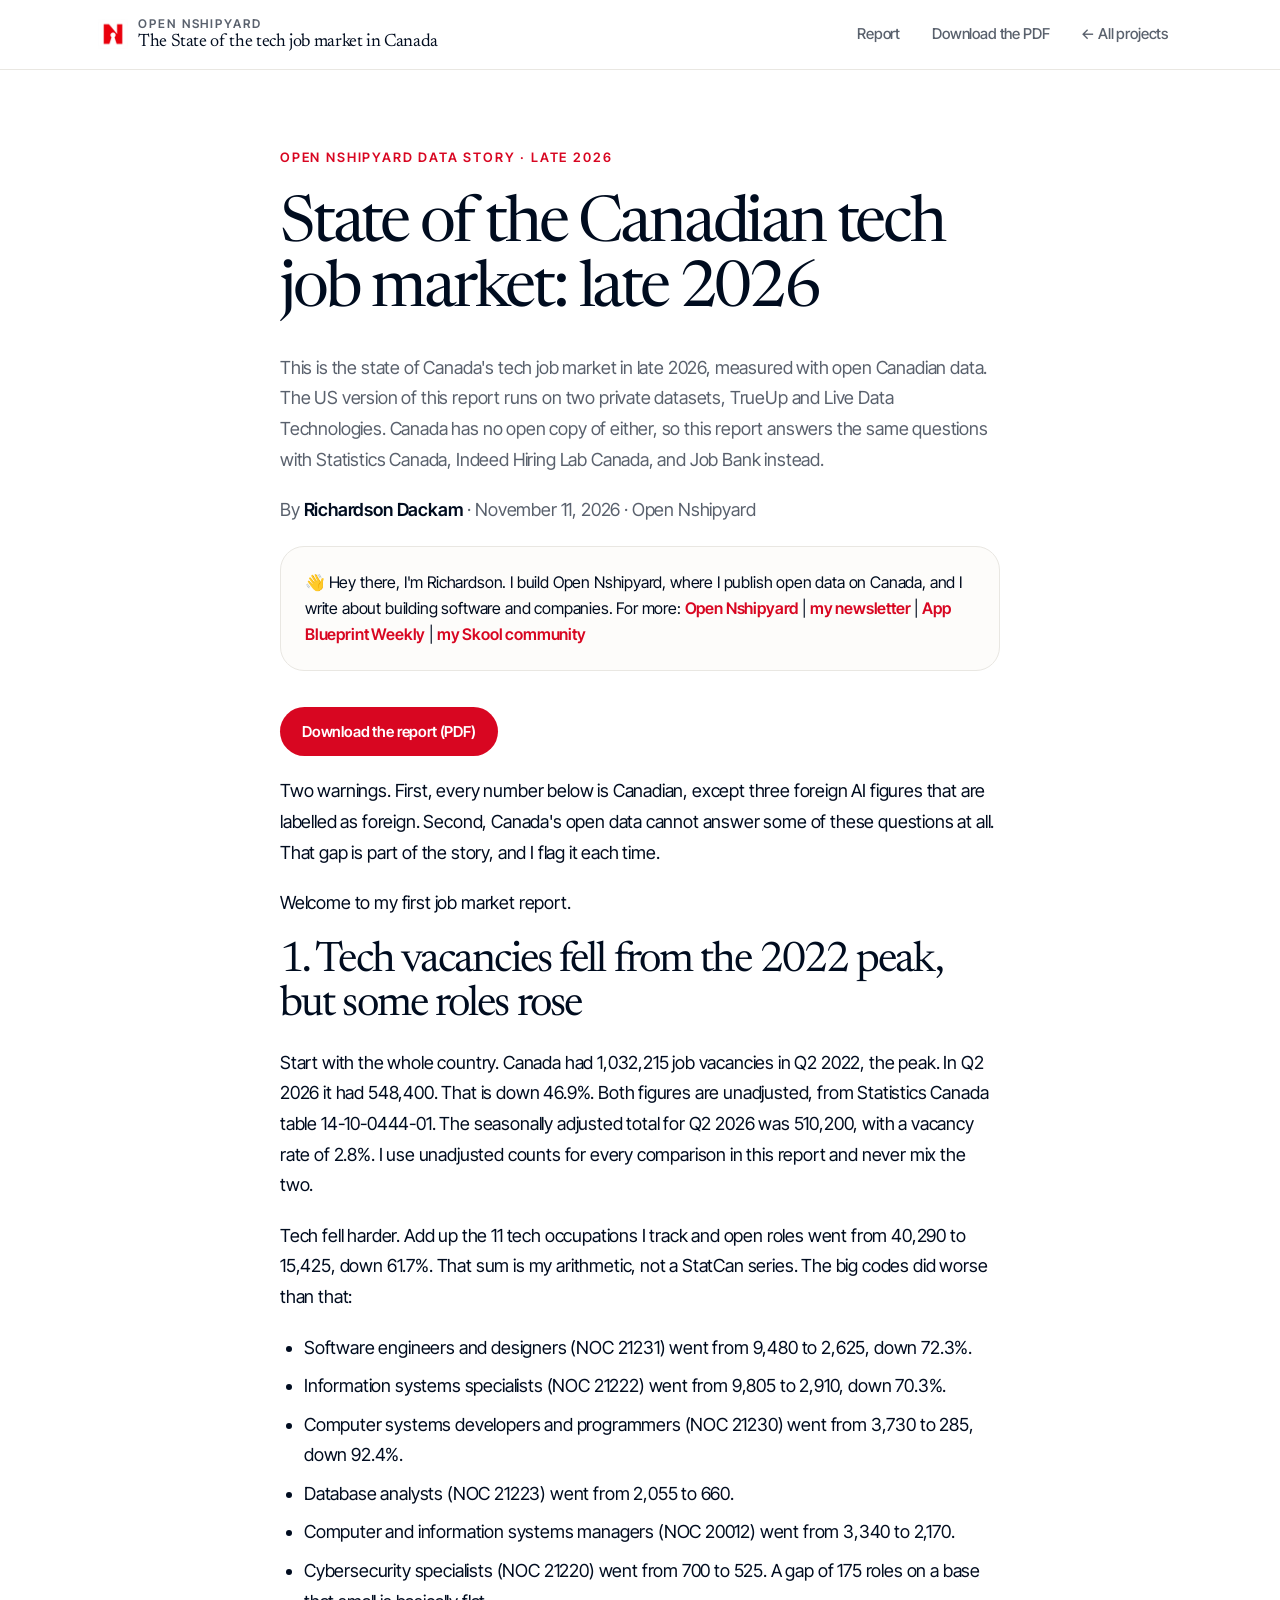
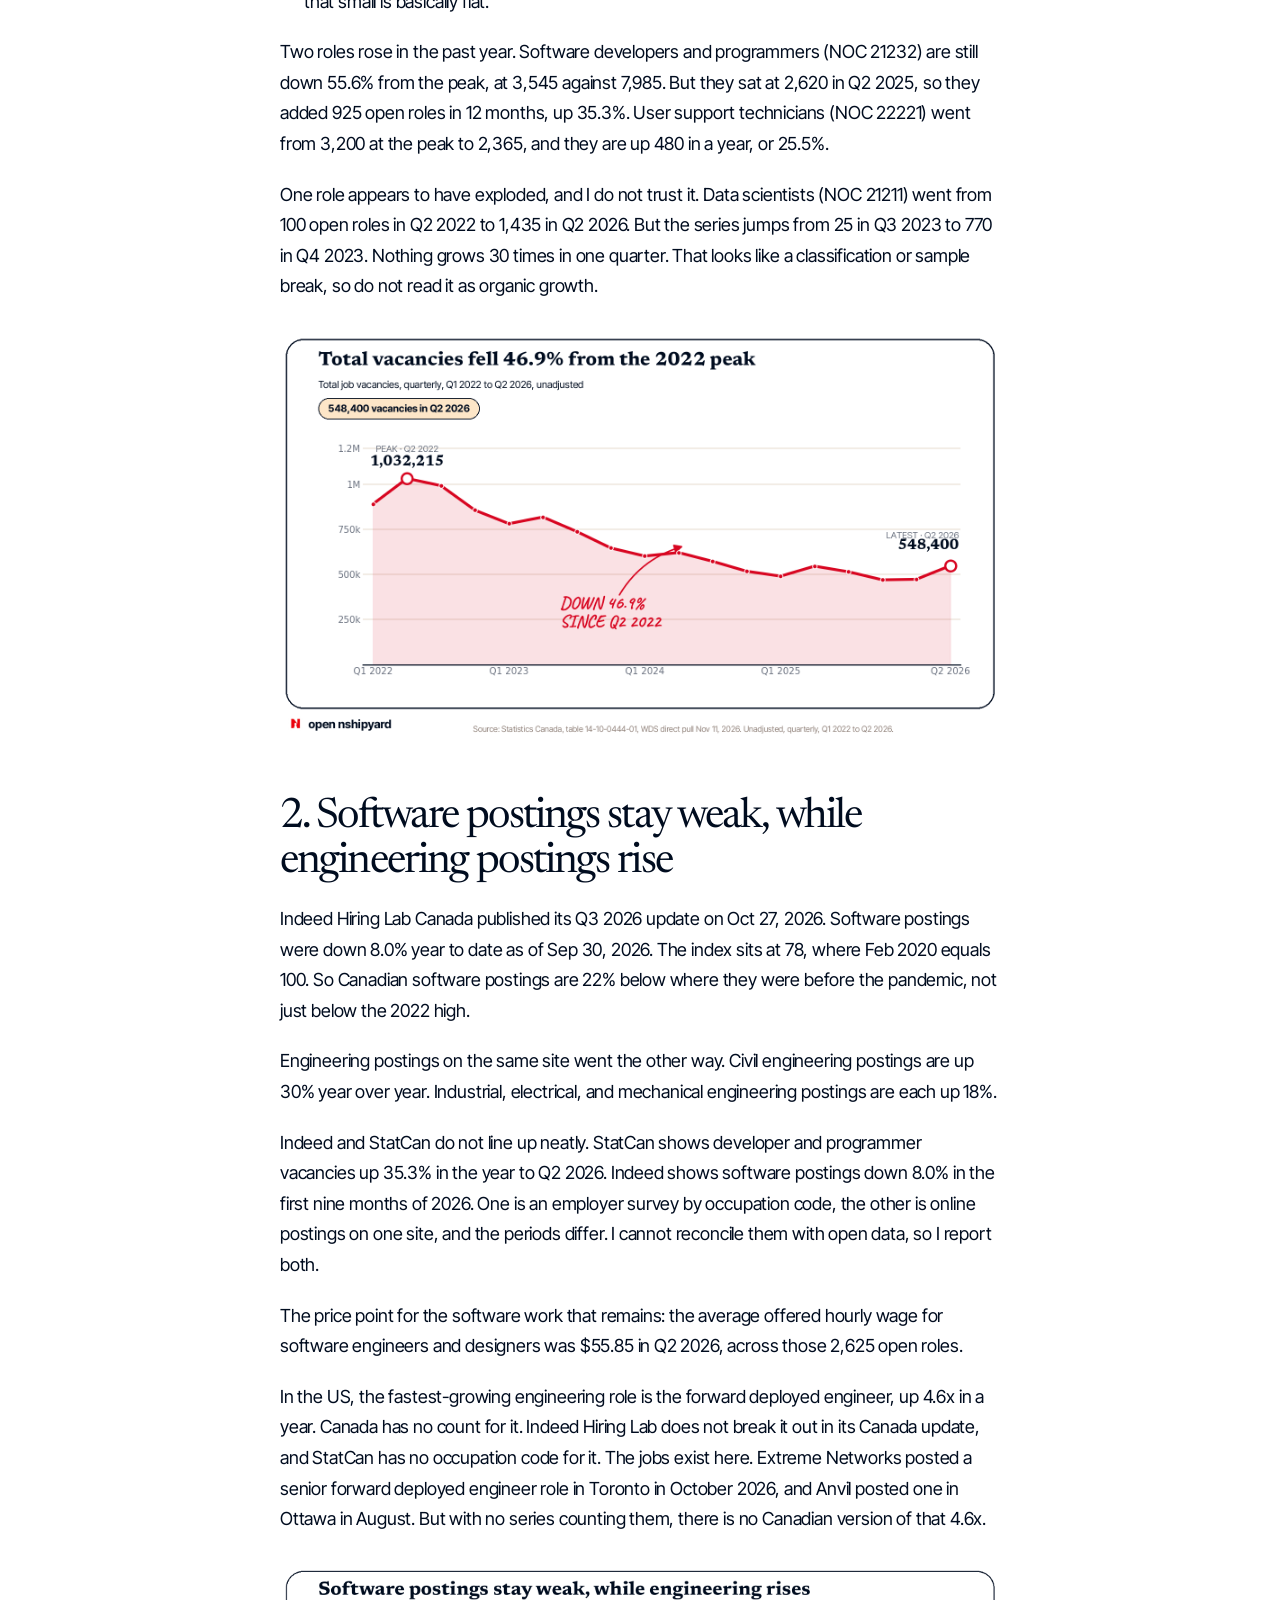
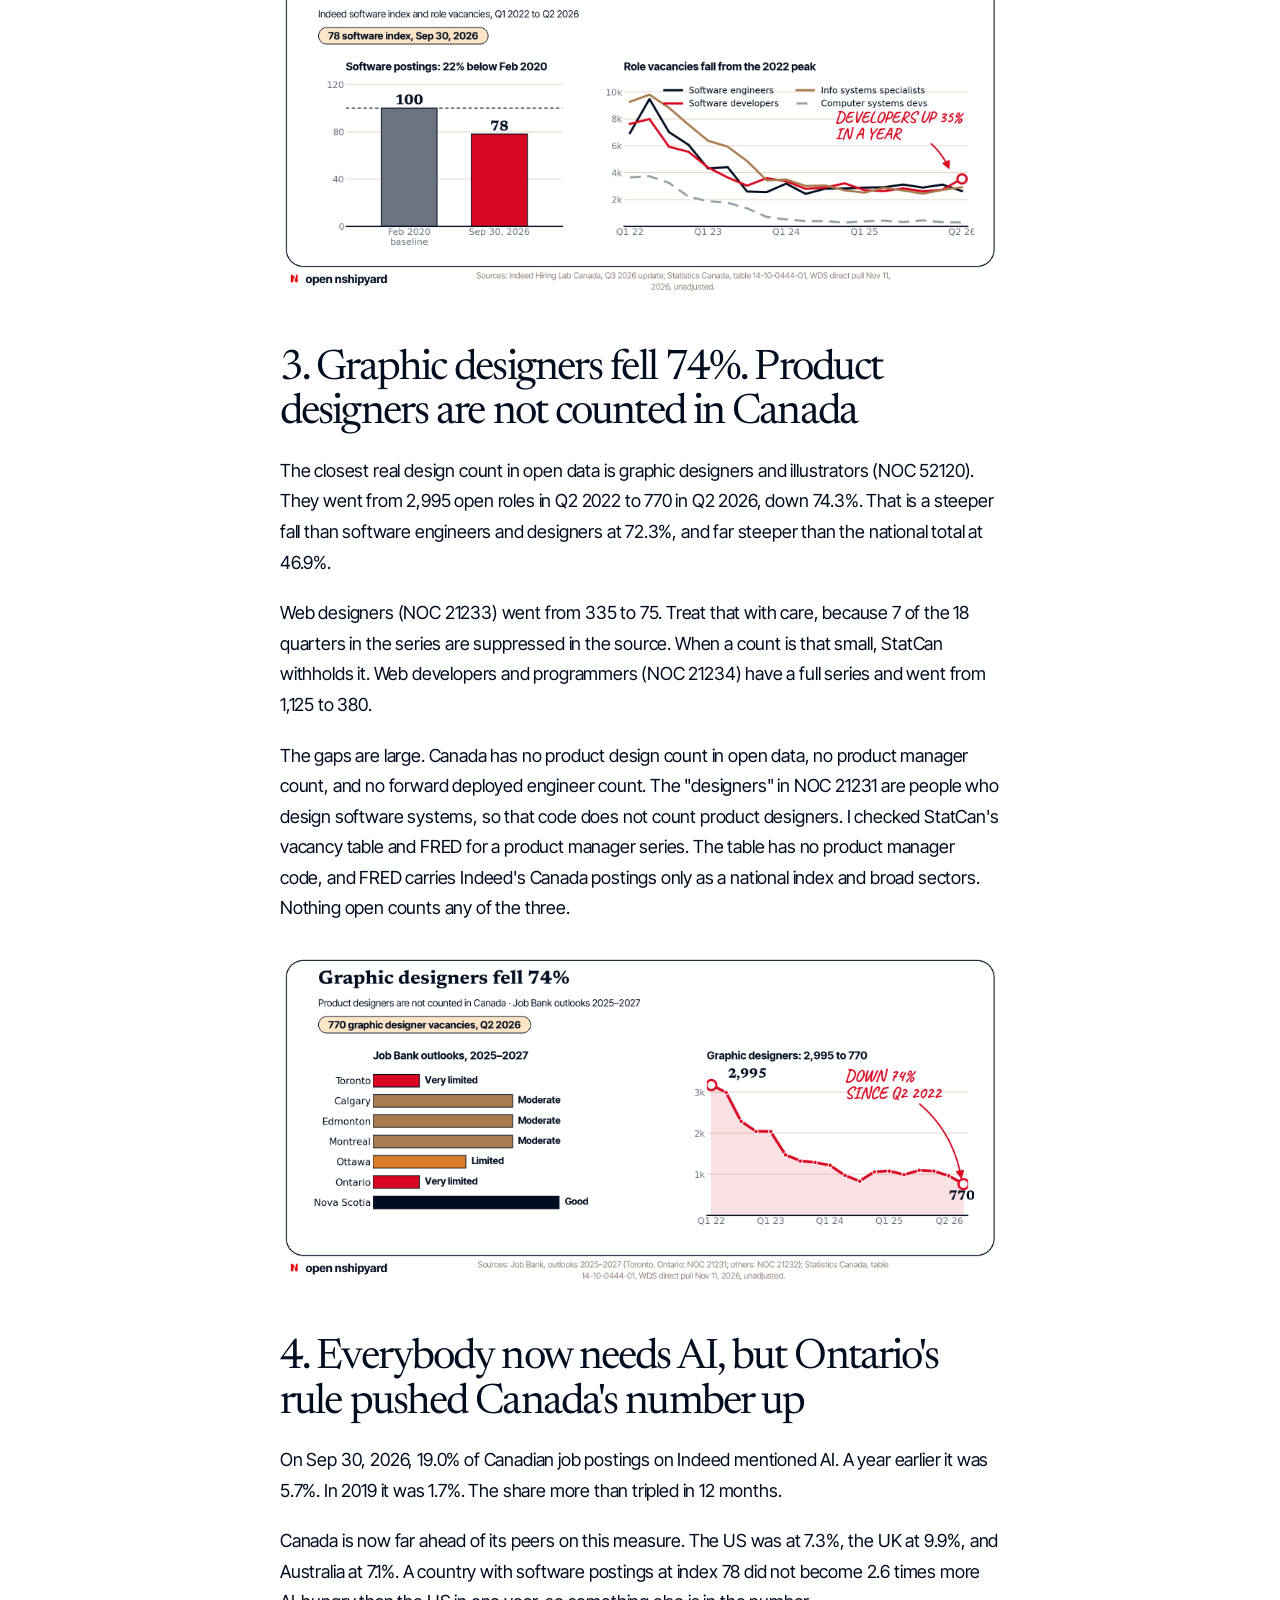
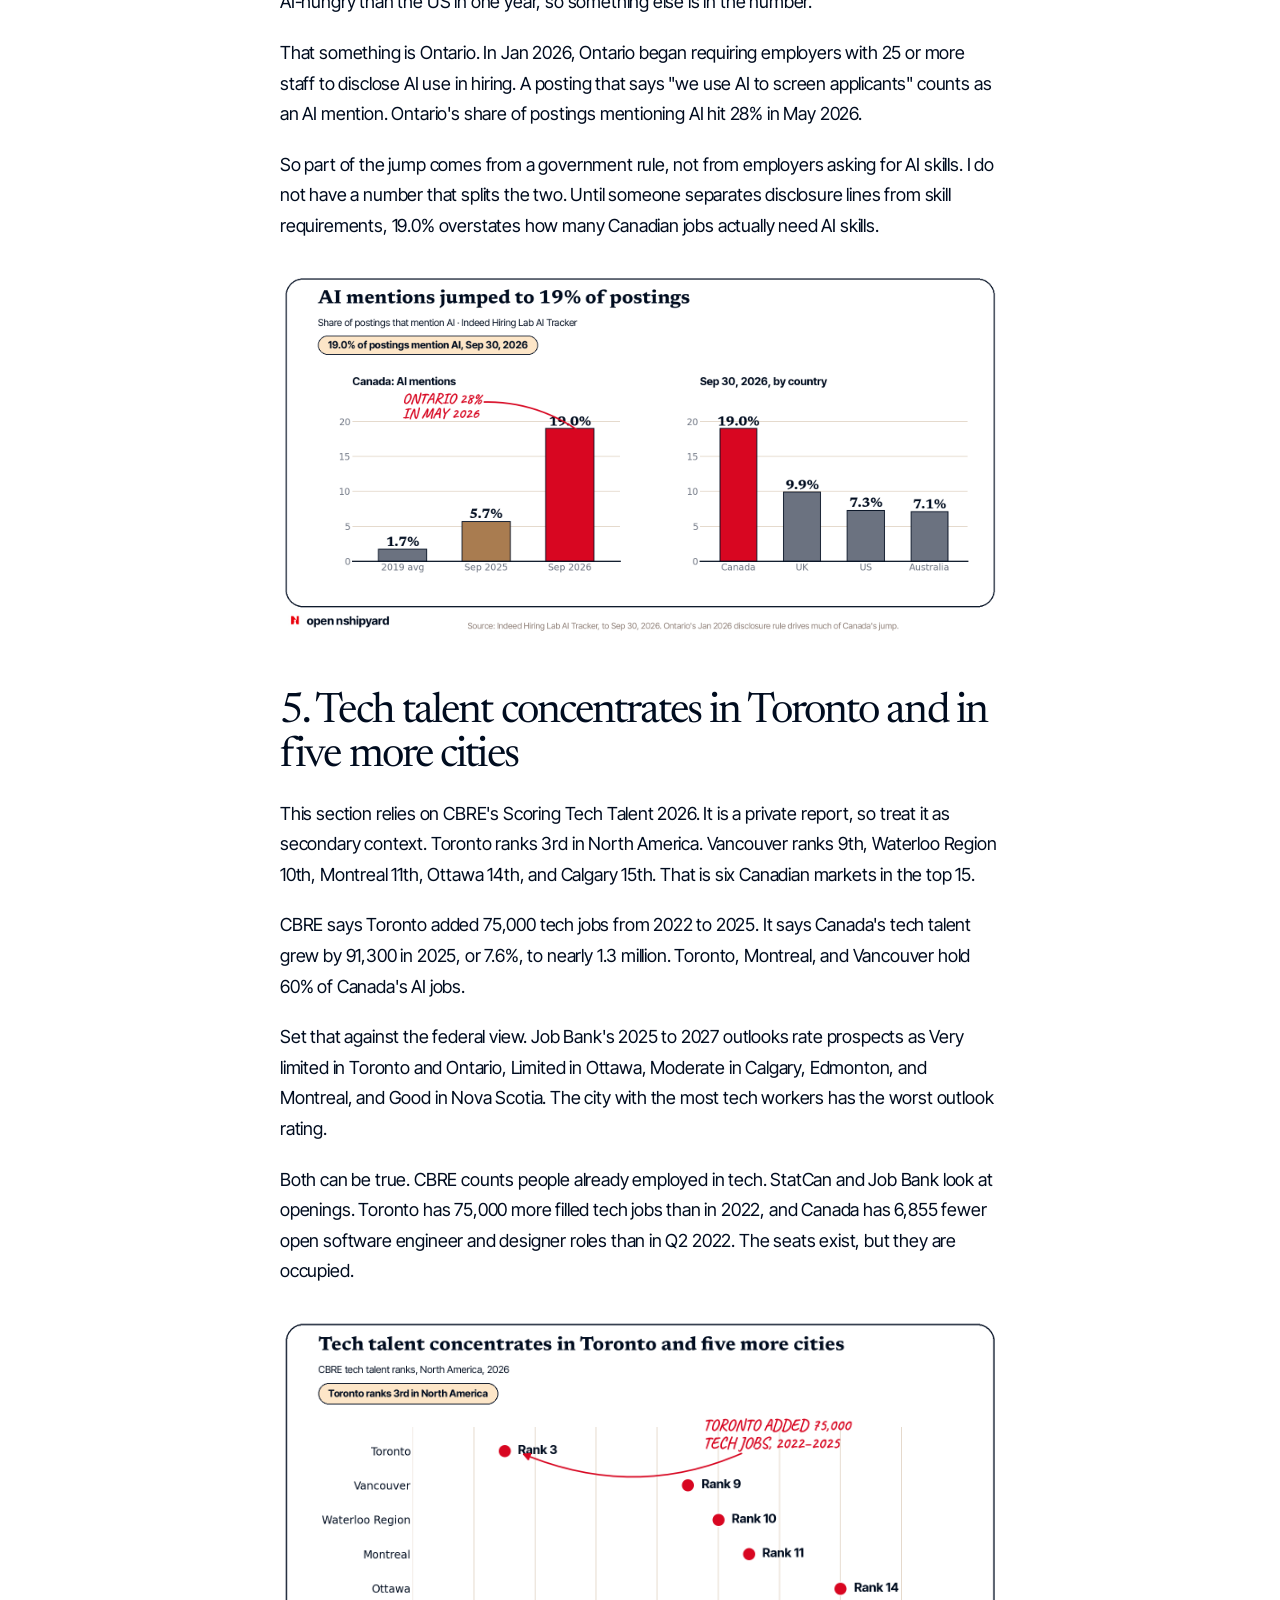
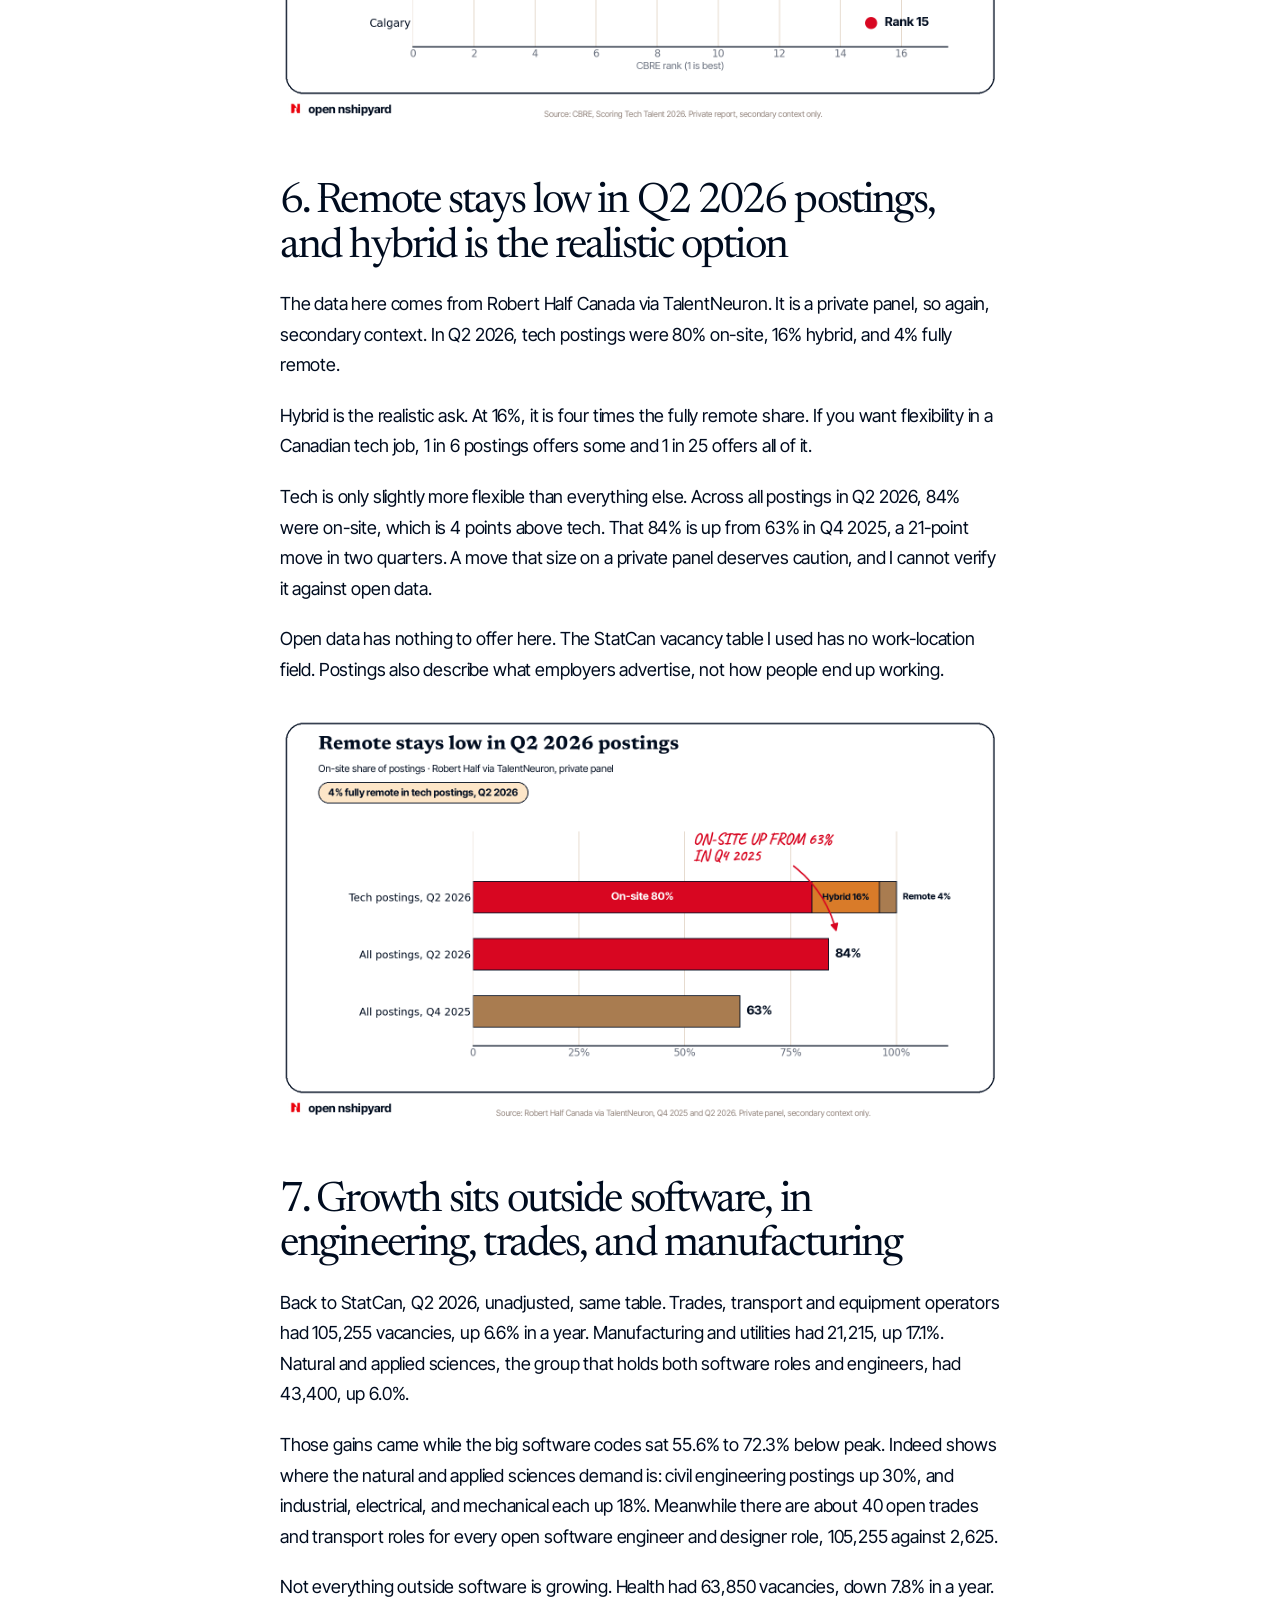
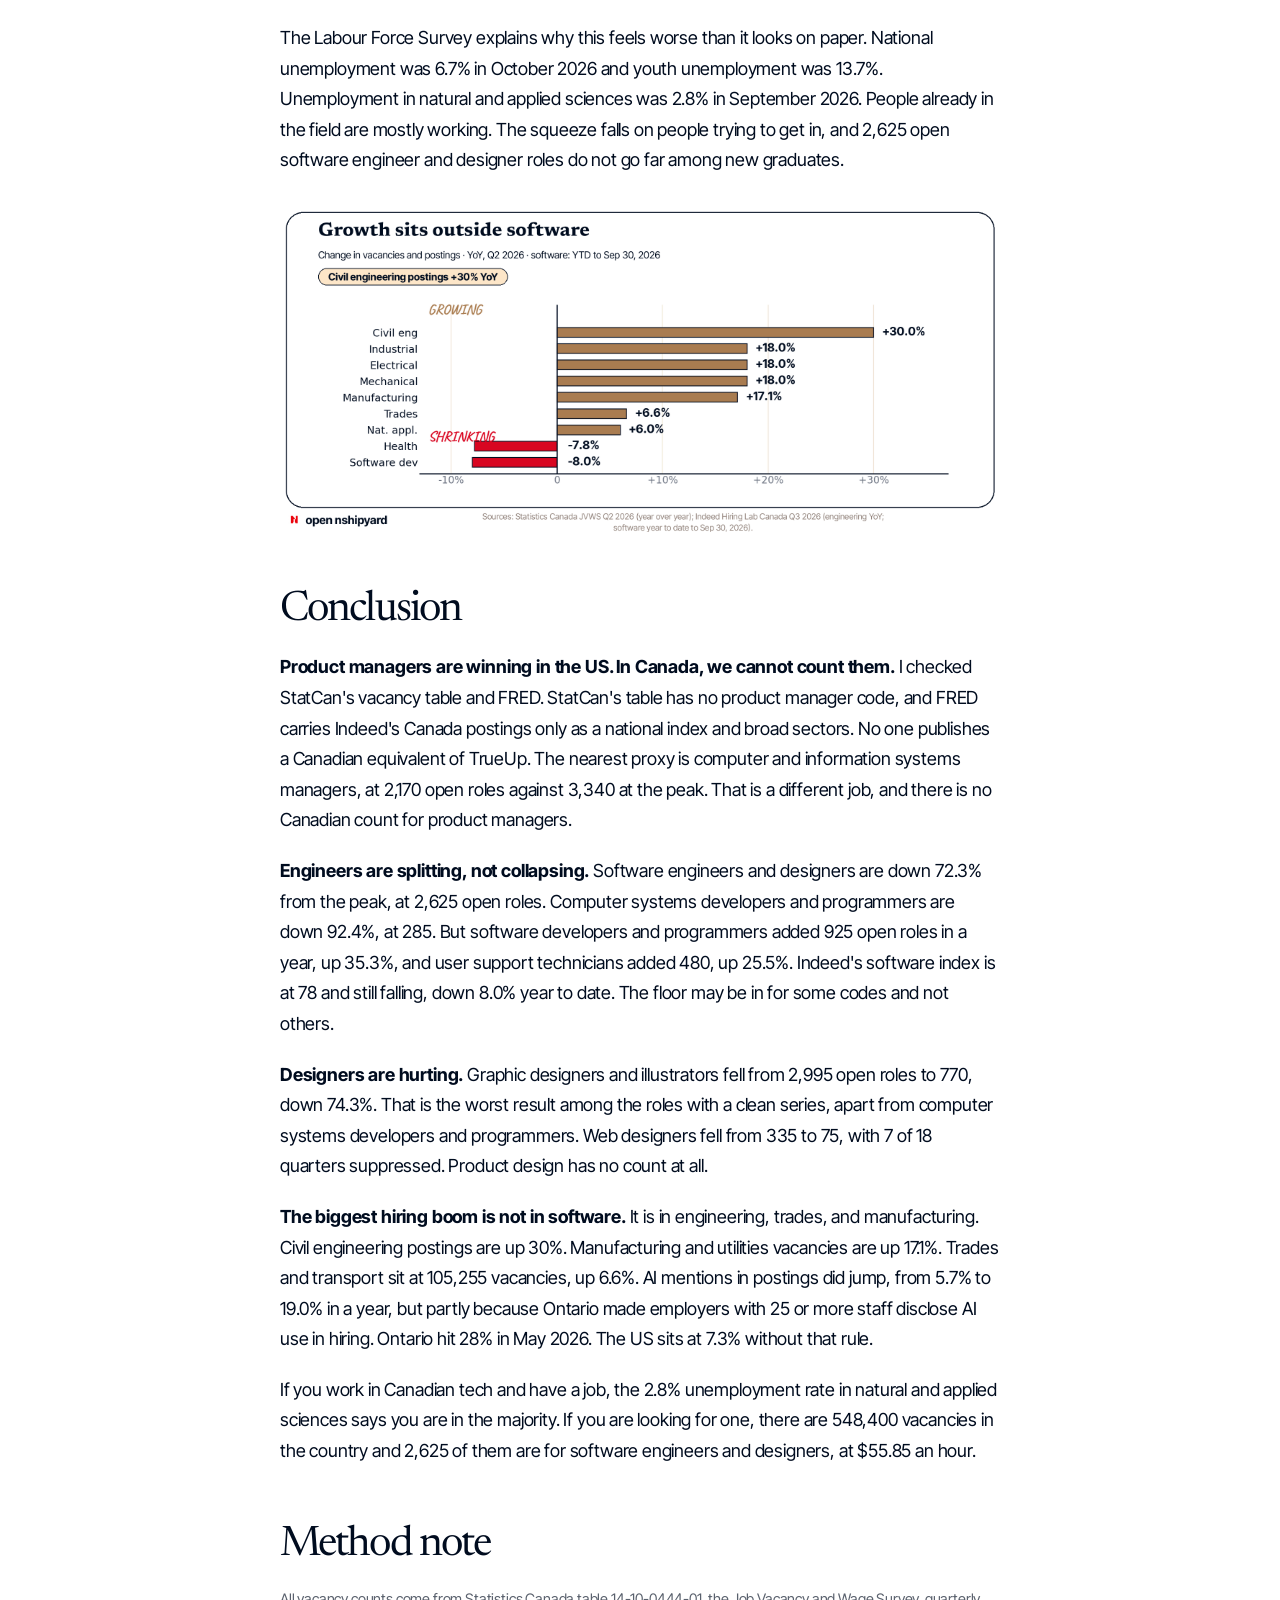
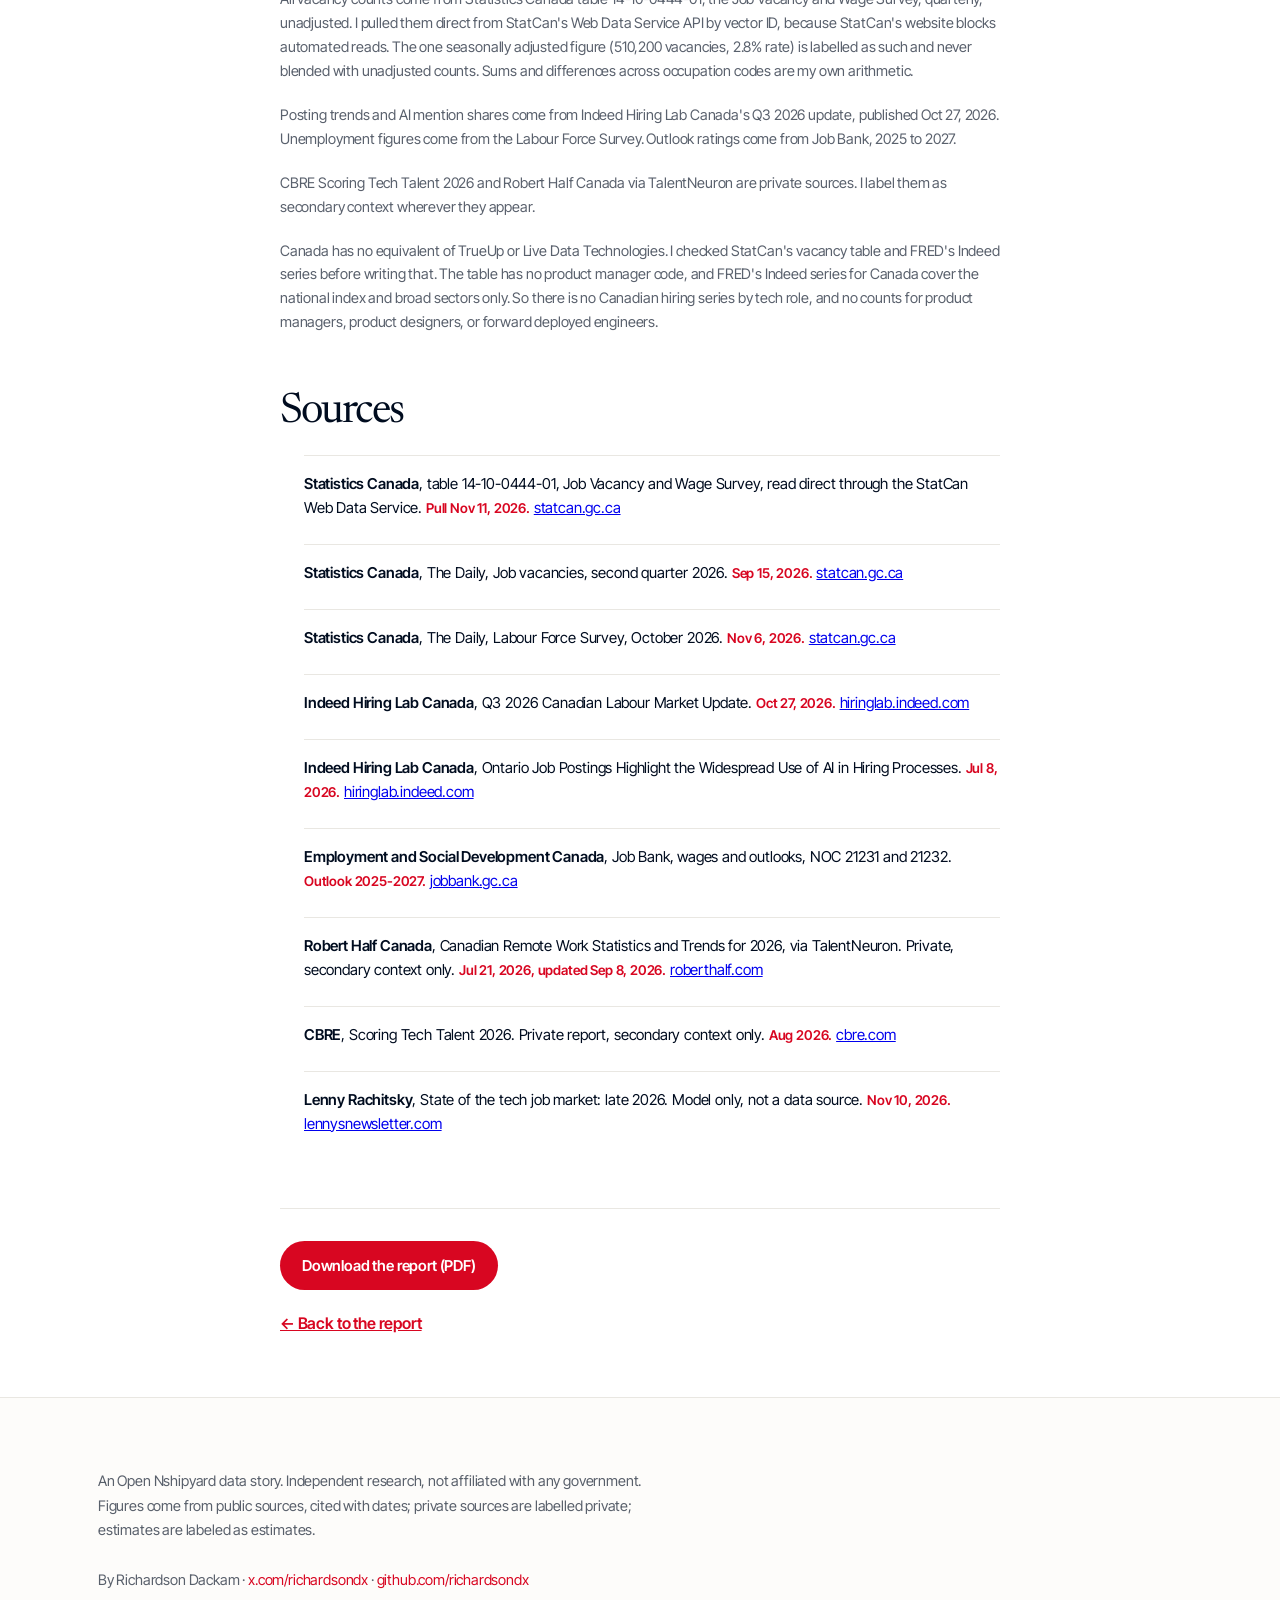
==== commit 77d702a2: "Report stands on its own: Lenny framing removed from lede, takeaways, method, gaps" ====
--- a/article.html
+++ b/article.html
@@ -4,7 +4,7 @@
 <meta charset="utf-8">
 <meta name="viewport" content="width=device-width, initial-scale=1">
 <title>State of the Canadian tech job market: late 2026 | Open Nshipyard</title>
-<meta name="description" content="We saw Lenny's late 2026 report on the US tech job market and wanted to answer the same questions for Canadians, using open Canadian data. Total vacancies fell 46.9% from the 2022 peak. Product managers cannot be counted, engineers are splitting, designers are hurting, and the biggest hiring boom is not in software.">
+<meta name="description" content="Which tech roles are hiring in Canada, which are shrinking, and where is the work moving? Answered with open Canadian data.">
 <link rel="preconnect" href="https://fonts.googleapis.com">
 <link rel="preconnect" href="https://fonts.gstatic.com" crossorigin>
 <link href="https://fonts.googleapis.com/css2?family=Newsreader:opsz,wght@6..72,400&family=Inter+Tight:wght@400;500;600;700&display=swap" rel="stylesheet">
@@ -13,15 +13,15 @@
 <meta property="og:type" content="article">
 <meta property="og:site_name" content="Open Nshipyard">
 <meta property="og:title" content="State of the Canadian tech job market: late 2026 | Open Nshipyard">
-<meta property="og:description" content="Total vacancies fell 46.9% from the 2022 peak. Product managers cannot be counted, engineers are splitting, designers are hurting, and the biggest hiring boom is not in software.">
+<meta property="og:description" content="Which tech roles are hiring in Canada, which are shrinking, and where is the work moving? Answered with open Canadian data.">
 <meta property="og:url" content="https://techjobs.canada.nshipyard.com/article.html">
 <meta property="og:image" content="https://techjobs.canada.nshipyard.com/og/og-image.png">
 <meta property="og:image:width" content="1200">
 <meta property="og:image:height" content="630">
-<meta property="og:image:alt" content="Canada's tech market is split. Total vacancies fell 46.9% from the 2022 peak.">
+<meta property="og:image:alt" content="State of the Canadian tech job market, late 2026. Which tech roles are hiring, which are shrinking, and where is the work moving?">
 <meta name="twitter:card" content="summary_large_image">
 <meta name="twitter:title" content="State of the Canadian tech job market: late 2026 | Open Nshipyard">
-<meta name="twitter:description" content="Total vacancies fell 46.9% from the 2022 peak. Product managers cannot be counted, engineers are splitting, designers are hurting, and the biggest hiring boom is not in software.">
+<meta name="twitter:description" content="Which tech roles are hiring in Canada, which are shrinking, and where is the work moving? Answered with open Canadian data.">
 <meta name="twitter:image" content="https://techjobs.canada.nshipyard.com/og/og-image.png">
 <style>
 .article-col { max-width: 720px; margin: 0 auto; }
@@ -86,7 +86,7 @@
     <button type="button" class="menu-btn" id="menuBtn" aria-expanded="false">Menu</button>
     <nav class="header-nav" aria-label="Primary">
       <a href="index.html">Report</a>
-      <a href="The-State-of-the-tech-job-market-in-Canada-Late-2026-final-v6.pdf">Download the PDF</a>
+      <a href="The-State-of-the-tech-job-market-in-Canada-Late-2026-final-v7.pdf">Download the PDF</a>
       <a href="https://canada.nshipyard.com">← All projects</a>
     </nav>
   </div>
@@ -98,11 +98,11 @@
       <div class="article-col">
         <span class="kicker">Open Nshipyard data story · Late 2026</span>
         <h1>State of the Canadian tech job market: late 2026</h1>
-        <p class="lede">On Nov 10, 2026, Lenny Rachitsky published "State of the tech job market: late 2026." It covers the US and is built on two private datasets, TrueUp and Live Data Technologies. We saw it and wanted to answer the same questions for Canadians, using open Canadian data instead of private datasets.</p>
+        <p class="lede">This is the state of Canada's tech job market in late 2026, measured with open Canadian data. The US version of this report runs on two private datasets, TrueUp and Live Data Technologies. Canada has no open copy of either, so this report answers the same questions with Statistics Canada, Indeed Hiring Lab Canada, and Job Bank instead.</p>
         <p class="byline">By <strong>Richardson Dackam</strong> · November 11, 2026 · Open Nshipyard</p>
         <div class="intro-block">👋 Hey there, I'm Richardson. I build Open Nshipyard, where I publish open data on Canada, and I write about building software and companies. For more: <a href="https://canada.nshipyard.com">Open Nshipyard</a> | <a href="https://richardson.substack.com/">my newsletter</a> | <a href="https://appblueprint.substack.com/">App Blueprint Weekly</a> | <a href="https://www.skool.com/saaspreneur-academy">my Skool community</a></div>
-        <p class="pdf-link"><a href="The-State-of-the-tech-job-market-in-Canada-Late-2026-final-v6.pdf">Download the report (PDF)</a></p>
-        <p>Two warnings. First, every number below is Canadian, except three foreign AI figures that are labelled as foreign. Second, Canada's open data cannot answer some of Lenny's questions at all. That gap is part of the story, and I flag it each time.</p>
+        <p class="pdf-link"><a href="The-State-of-the-tech-job-market-in-Canada-Late-2026-final-v7.pdf">Download the report (PDF)</a></p>
+        <p>Two warnings. First, every number below is Canadian, except three foreign AI figures that are labelled as foreign. Second, Canada's open data cannot answer some of these questions at all. That gap is part of the story, and I flag it each time.</p>
         <p>Welcome to my first job market report.</p>
 
         <section>
@@ -130,7 +130,7 @@
           <p>Engineering postings on the same site went the other way. Civil engineering postings are up 30% year over year. Industrial, electrical, and mechanical engineering postings are each up 18%.</p>
           <p>Indeed and StatCan do not line up neatly. StatCan shows developer and programmer vacancies up 35.3% in the year to Q2 2026. Indeed shows software postings down 8.0% in the first nine months of 2026. One is an employer survey by occupation code, the other is online postings on one site, and the periods differ. I cannot reconcile them with open data, so I report both.</p>
           <p>The price point for the software work that remains: the average offered hourly wage for software engineers and designers was $55.85 in Q2 2026, across those 2,625 open roles.</p>
-          <p>Lenny's fastest-growing engineering role is the forward deployed engineer, up 4.6x in a year in his data. Canada has no count for it. Indeed Hiring Lab does not break it out in its Canada update, and StatCan has no occupation code for it. The jobs exist here. Extreme Networks posted a senior forward deployed engineer role in Toronto in October 2026, and Anvil posted one in Ottawa in August. But with no series counting them, there is no Canadian version of Lenny's 4.6x.</p>
+          <p>In the US, the fastest-growing engineering role is the forward deployed engineer, up 4.6x in a year. Canada has no count for it. Indeed Hiring Lab does not break it out in its Canada update, and StatCan has no occupation code for it. The jobs exist here. Extreme Networks posted a senior forward deployed engineer role in Toronto in October 2026, and Anvil posted one in Ottawa in August. But with no series counting them, there is no Canadian version of that 4.6x.</p>
           <figure>
             <img src="charts/chart2-software-postings.png" alt="Takeaway 2 chart: software postings stay weak at index 78, while engineering postings rise">
           </figure>
@@ -138,7 +138,7 @@
 
         <section>
           <h2>3. Graphic designers fell 74%. Product designers are not counted in Canada</h2>
-          <p>Lenny's report tracks product designers. Canada cannot. The closest real design count in open data is graphic designers and illustrators (NOC 52120). They went from 2,995 open roles in Q2 2022 to 770 in Q2 2026, down 74.3%. That is a steeper fall than software engineers and designers at 72.3%, and far steeper than the national total at 46.9%.</p>
+          <p>The closest real design count in open data is graphic designers and illustrators (NOC 52120). They went from 2,995 open roles in Q2 2022 to 770 in Q2 2026, down 74.3%. That is a steeper fall than software engineers and designers at 72.3%, and far steeper than the national total at 46.9%.</p>
           <p>Web designers (NOC 21233) went from 335 to 75. Treat that with care, because 7 of the 18 quarters in the series are suppressed in the source. When a count is that small, StatCan withholds it. Web developers and programmers (NOC 21234) have a full series and went from 1,125 to 380.</p>
           <p>The gaps are large. Canada has no product design count in open data, no product manager count, and no forward deployed engineer count. The "designers" in NOC 21231 are people who design software systems, so that code does not count product designers. I checked StatCan's vacancy table and FRED for a product manager series. The table has no product manager code, and FRED carries Indeed's Canada postings only as a national index and broad sectors. Nothing open counts any of the three.</p>
           <figure>
@@ -223,7 +223,7 @@
         </section>
 
         <div class="article-end">
-          <p><a class="pdf-btn" href="The-State-of-the-tech-job-market-in-Canada-Late-2026-final-v6.pdf">Download the report (PDF)</a></p>
+          <p><a class="pdf-btn" href="The-State-of-the-tech-job-market-in-Canada-Late-2026-final-v7.pdf">Download the report (PDF)</a></p>
           <p><a href="index.html" style="color:#d80621;font-weight:600">← Back to the report</a></p>
         </div>
       </div>
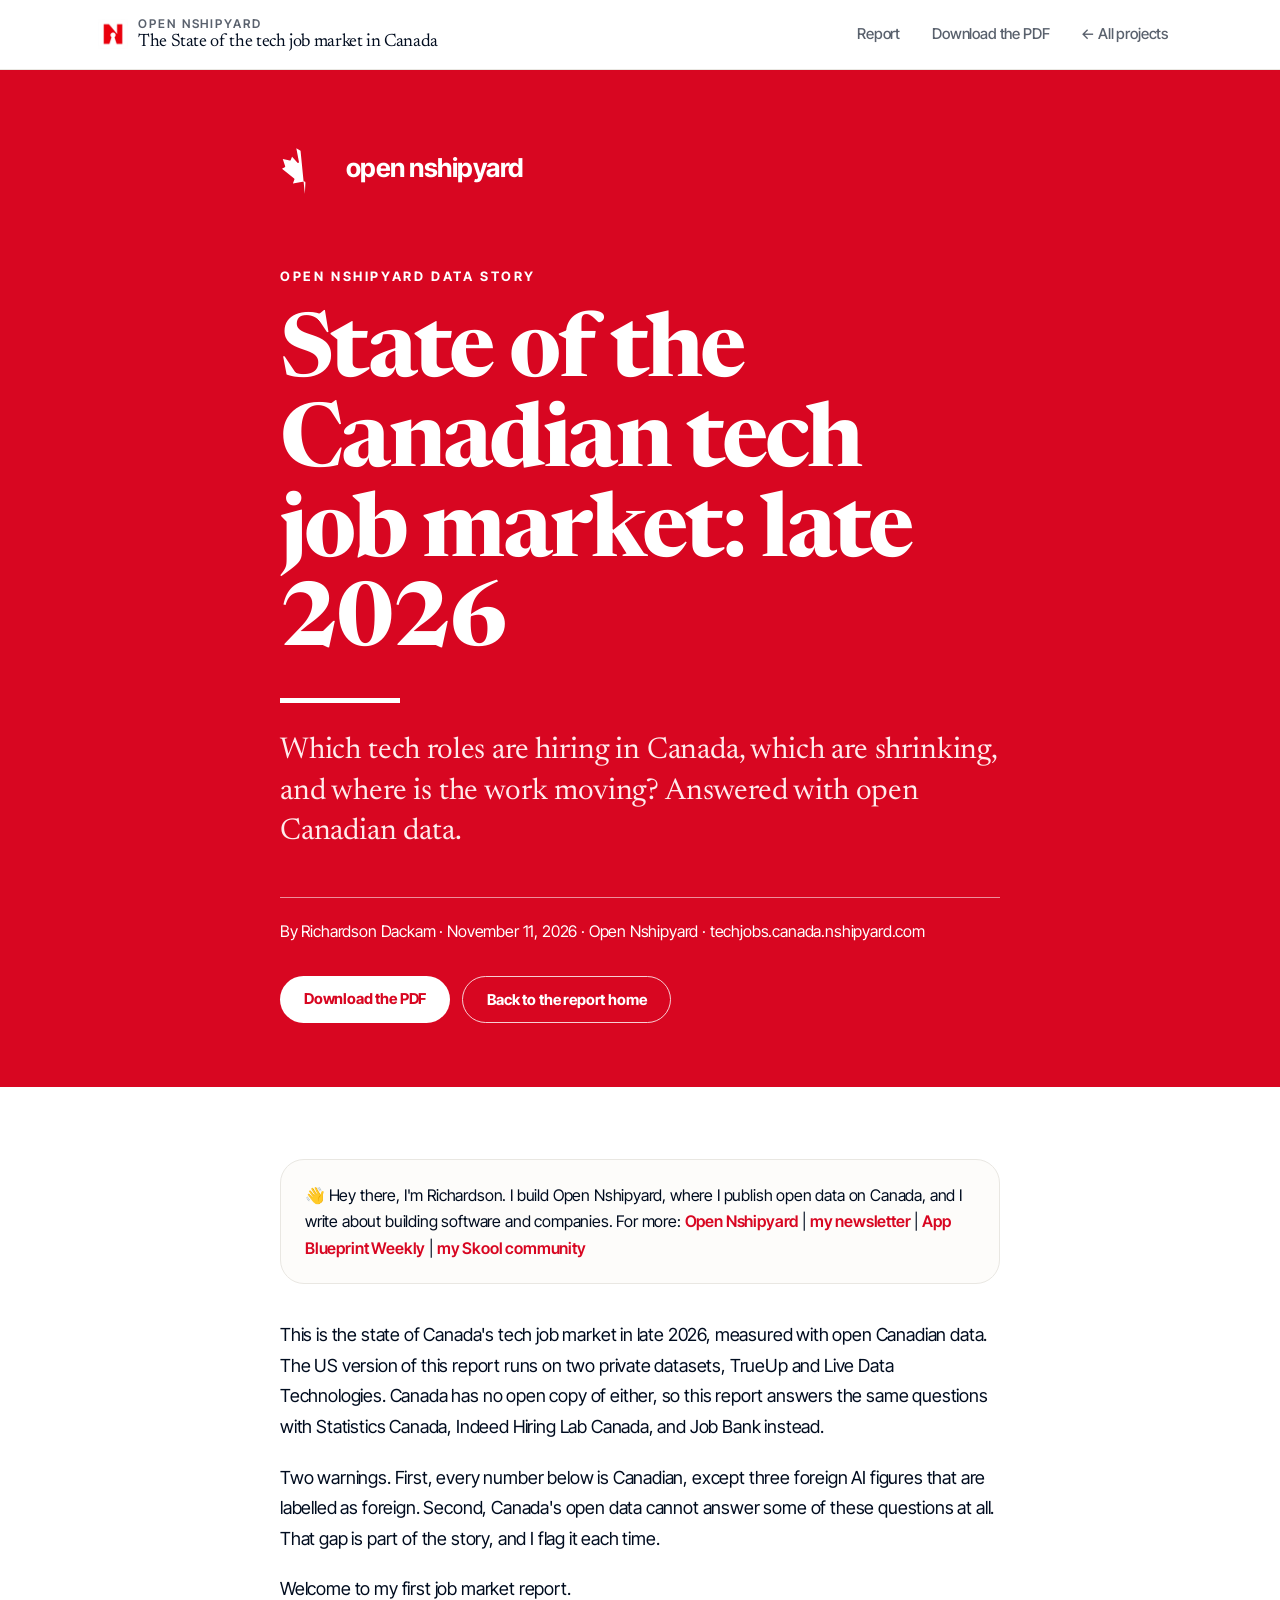
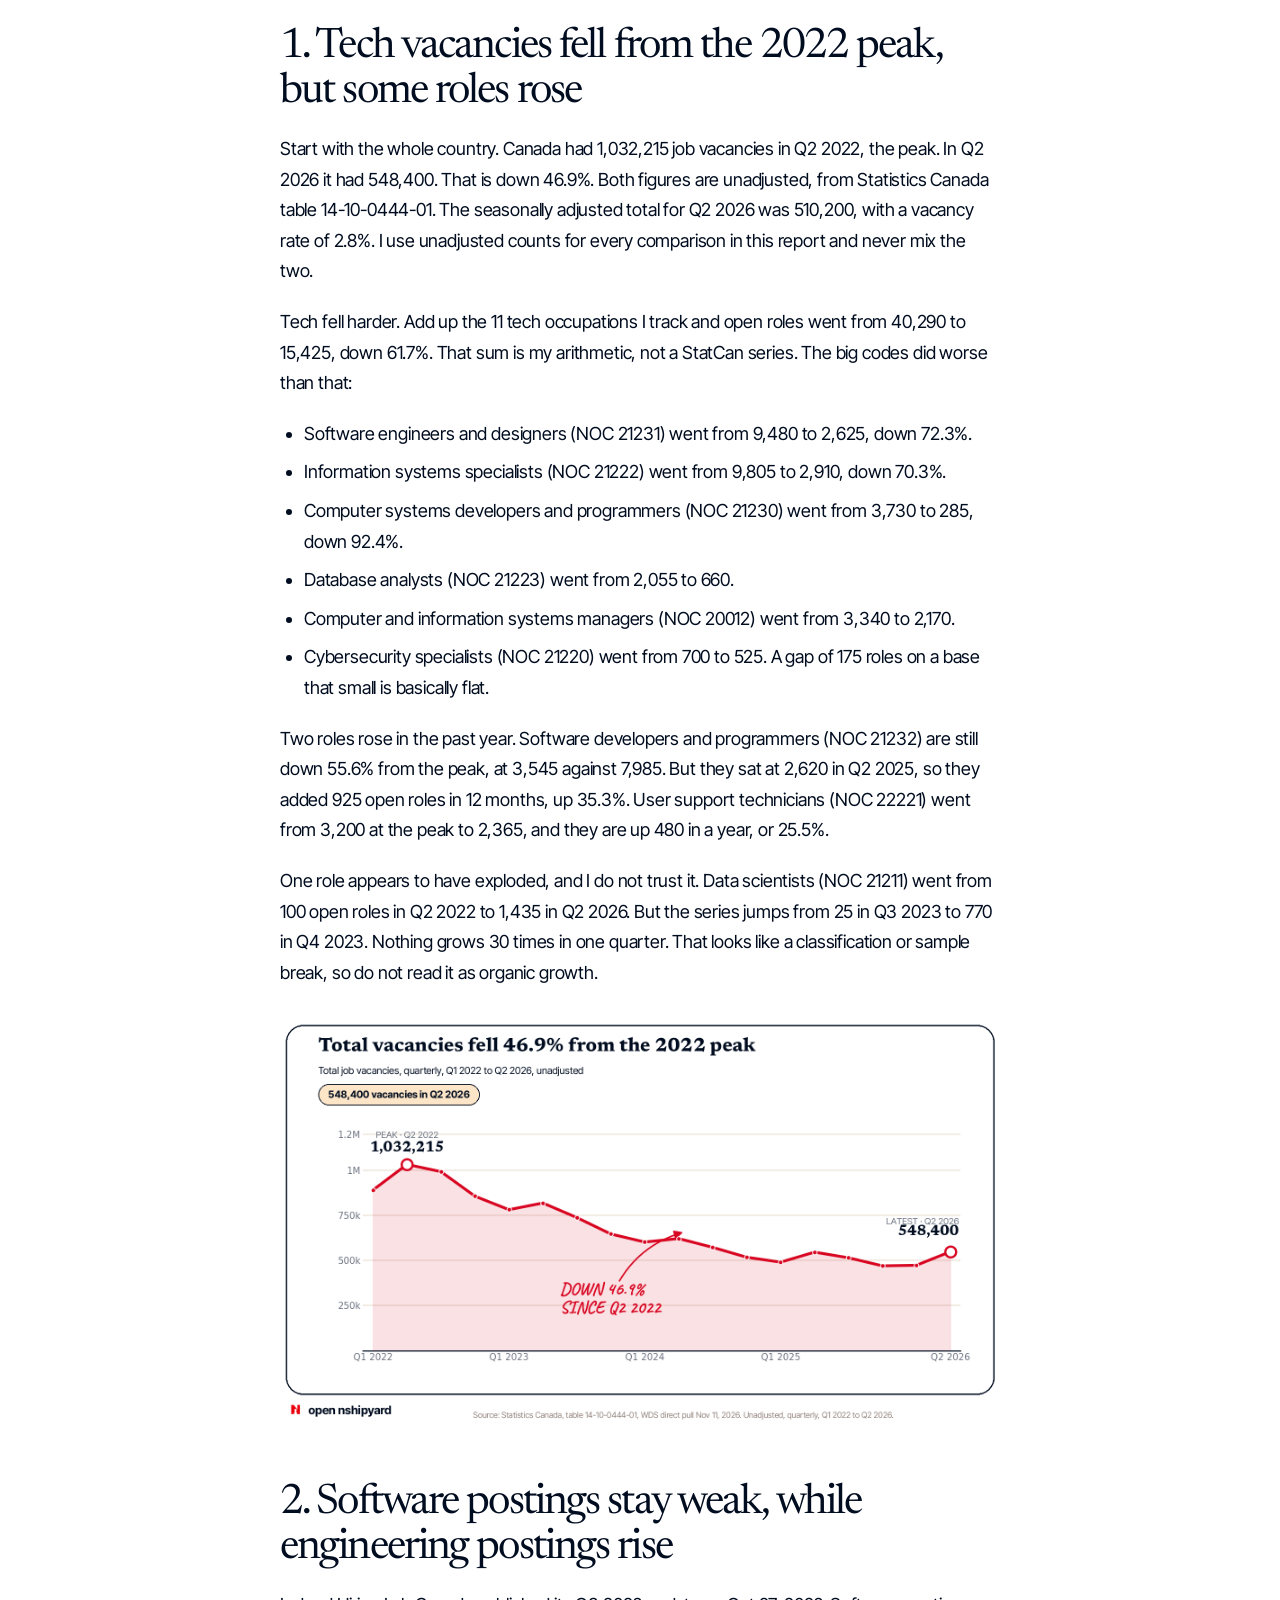
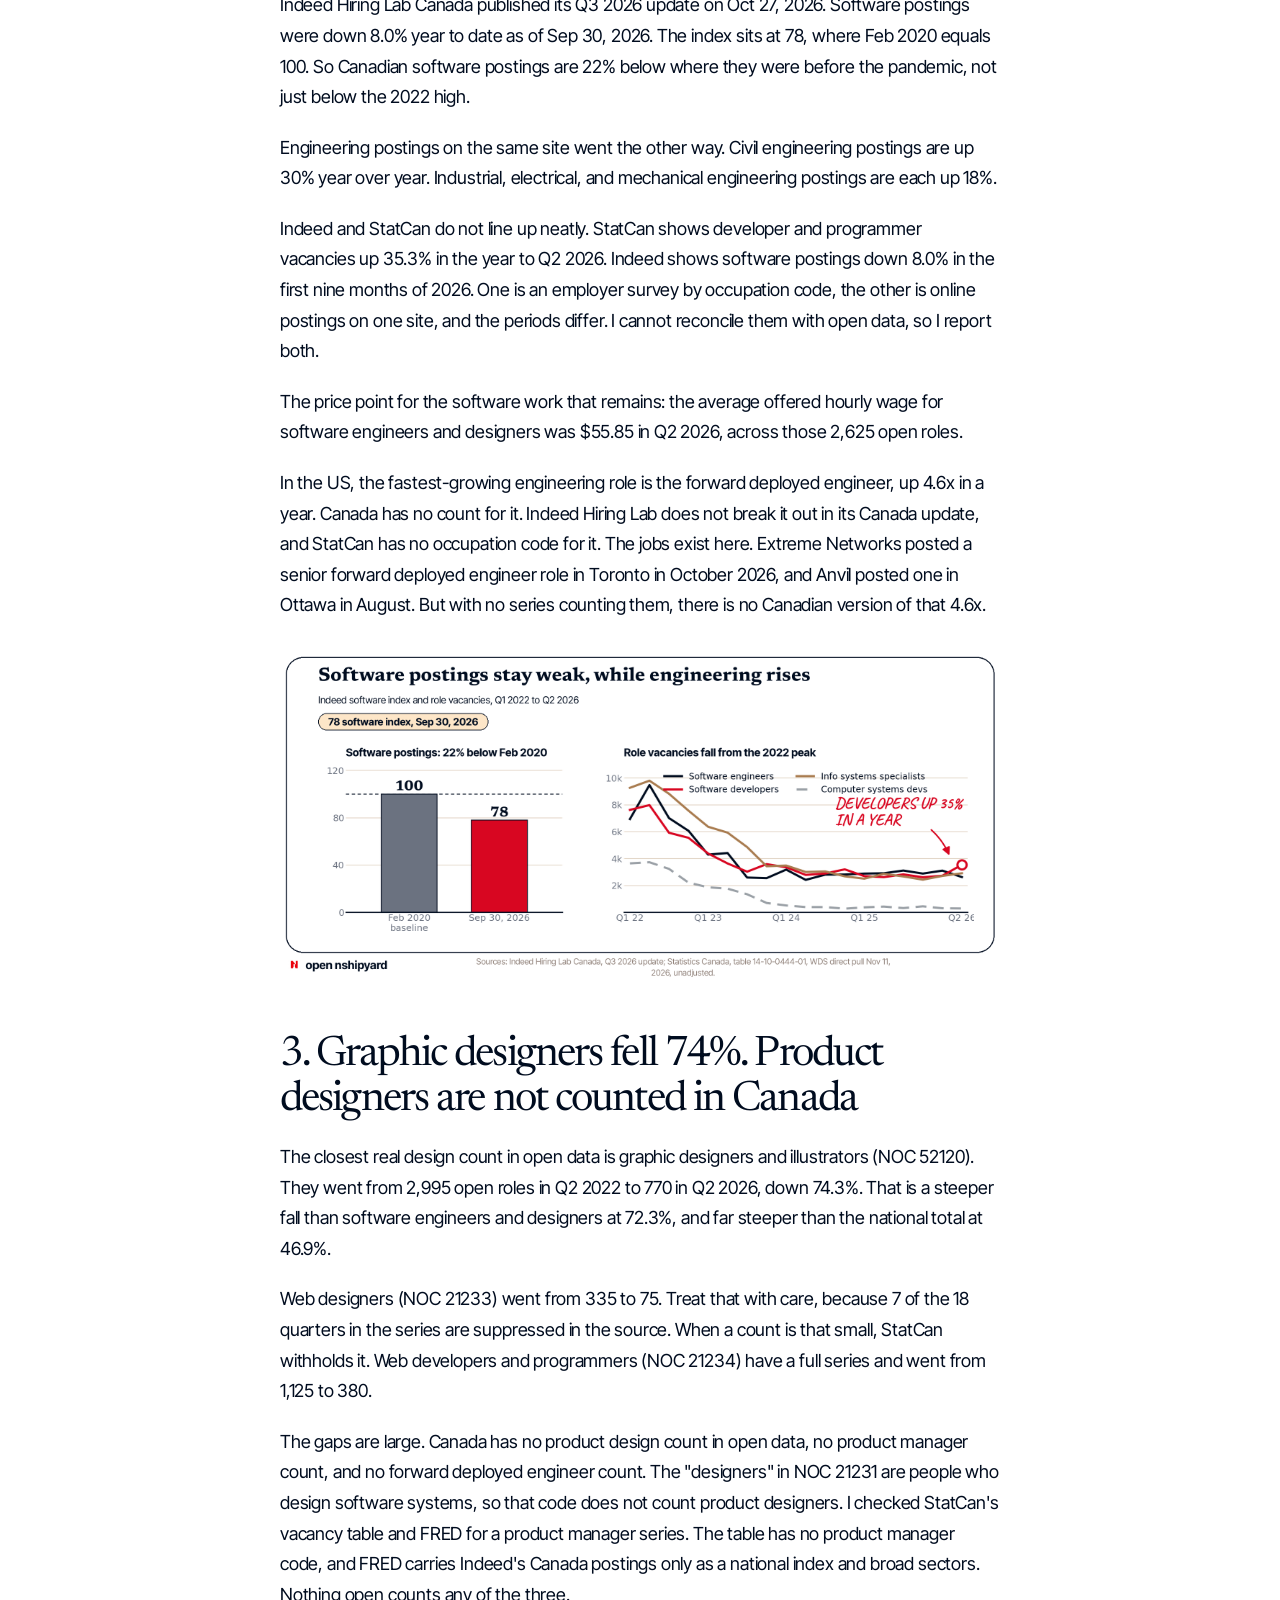
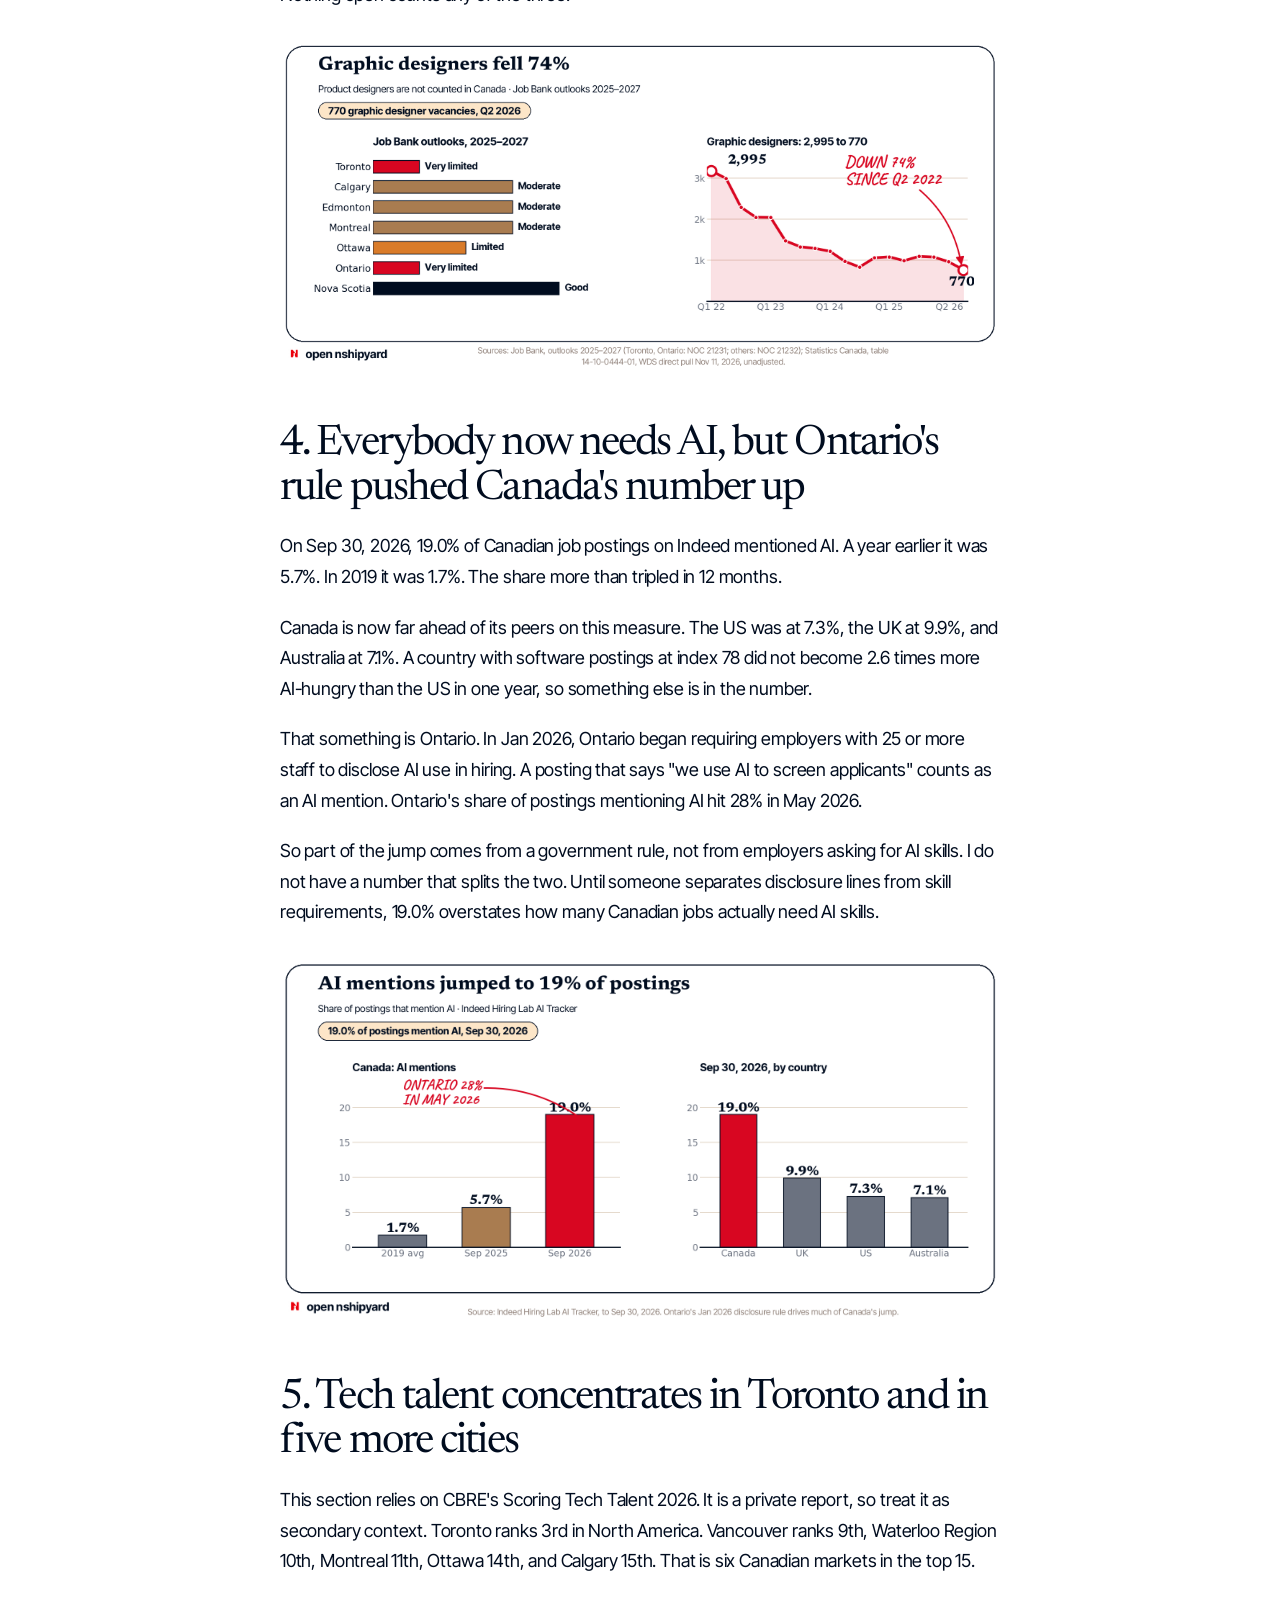
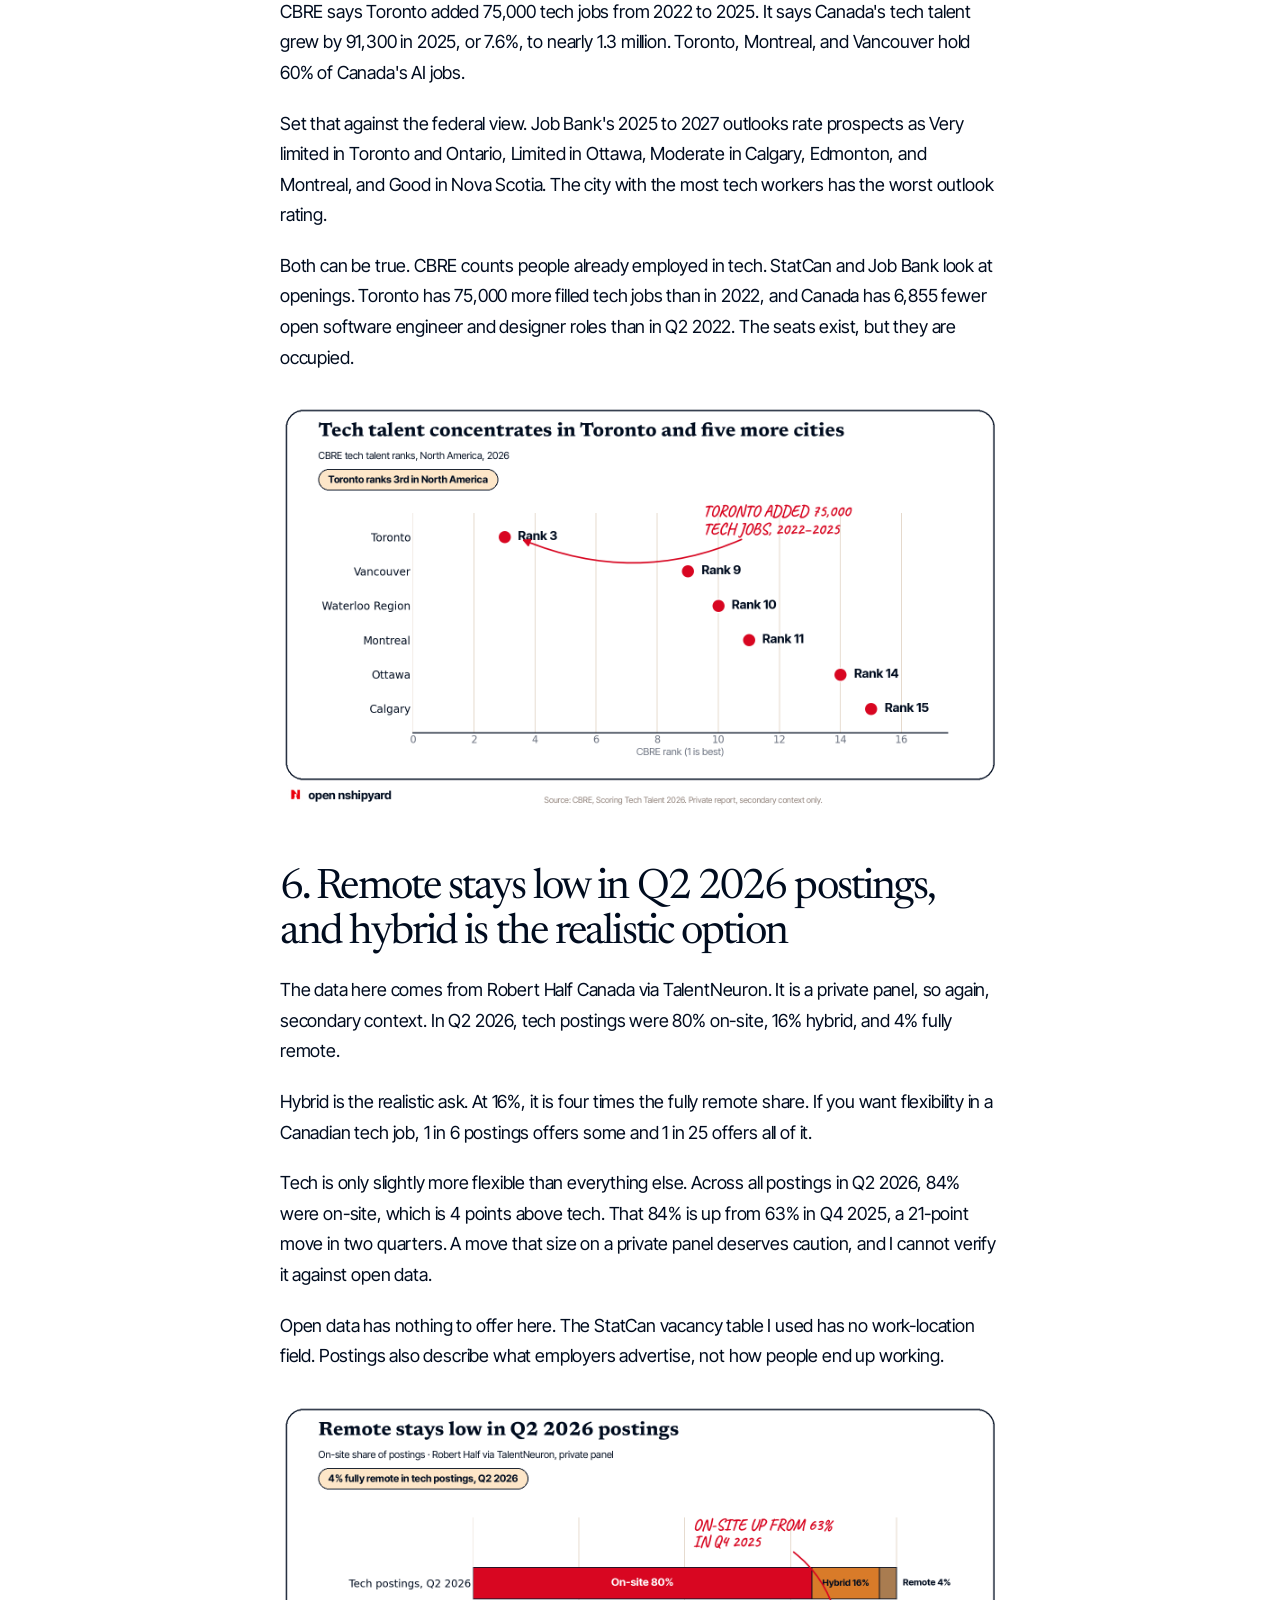
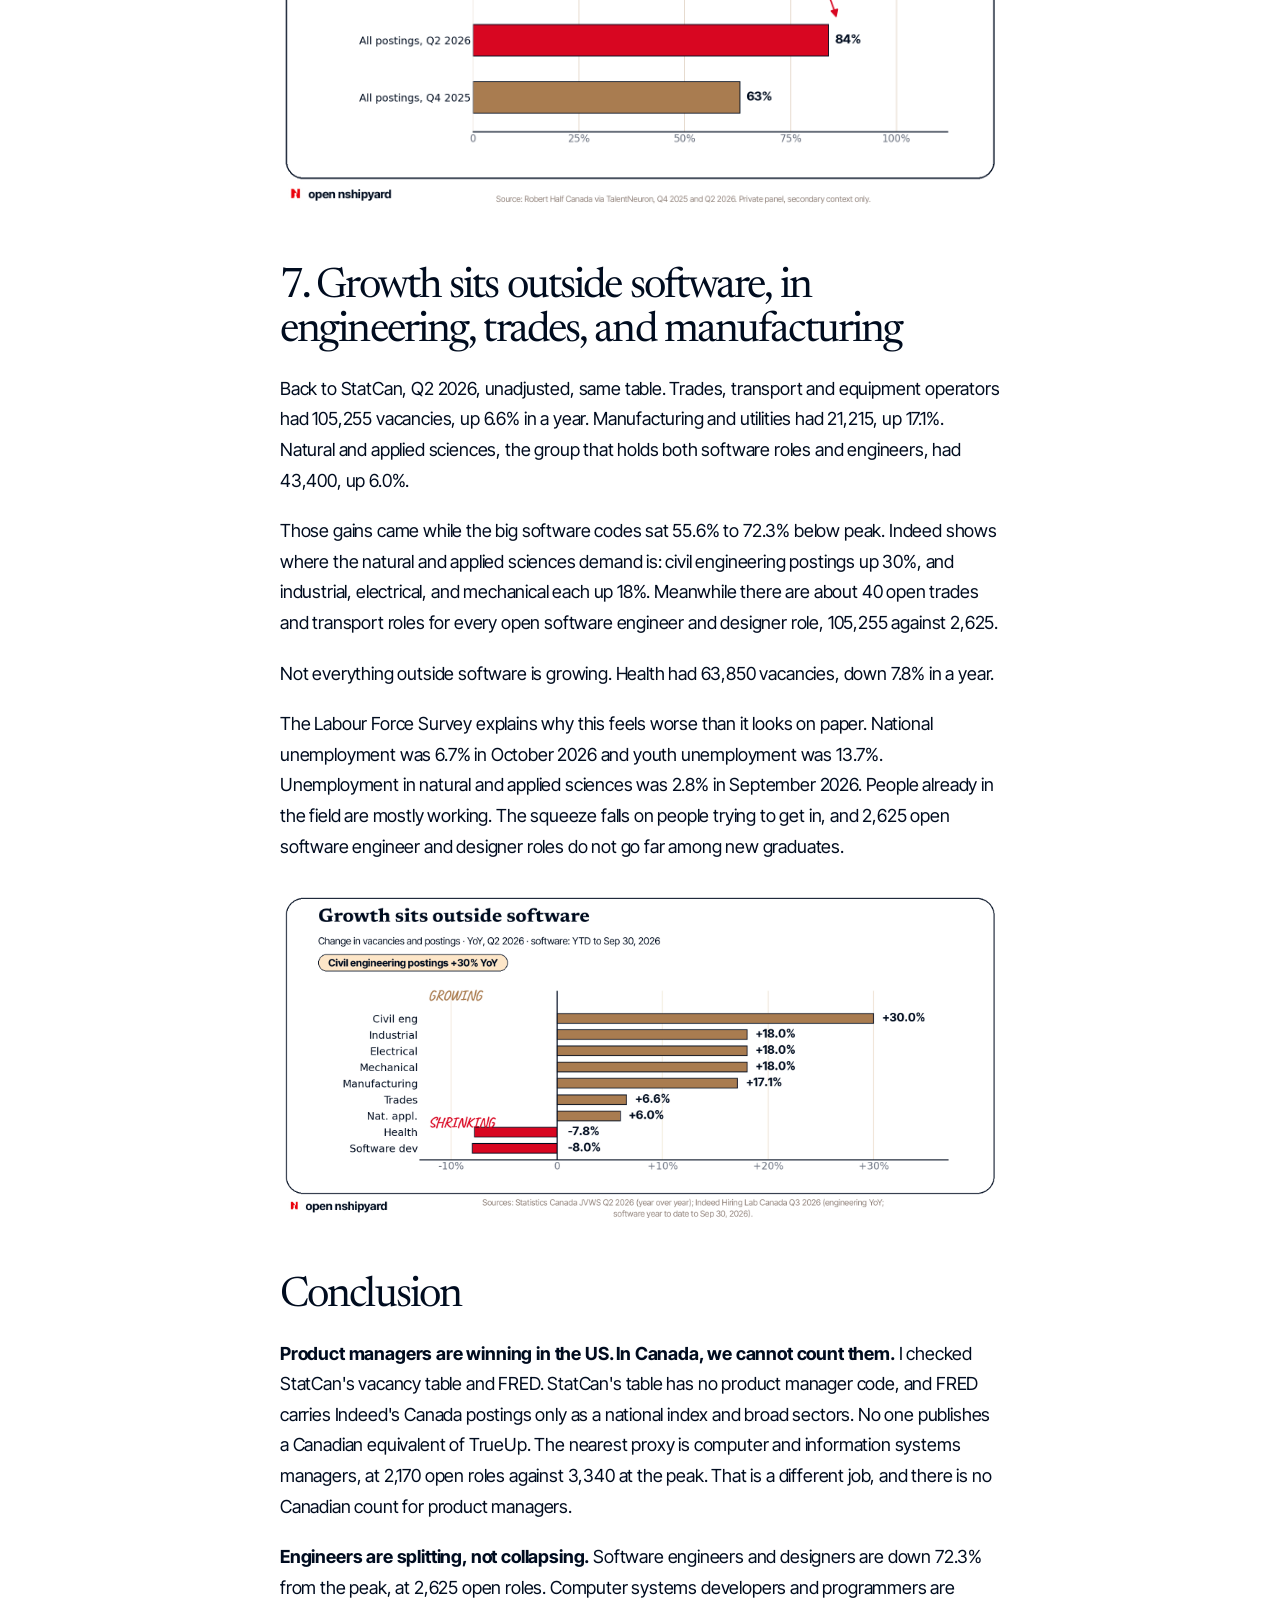
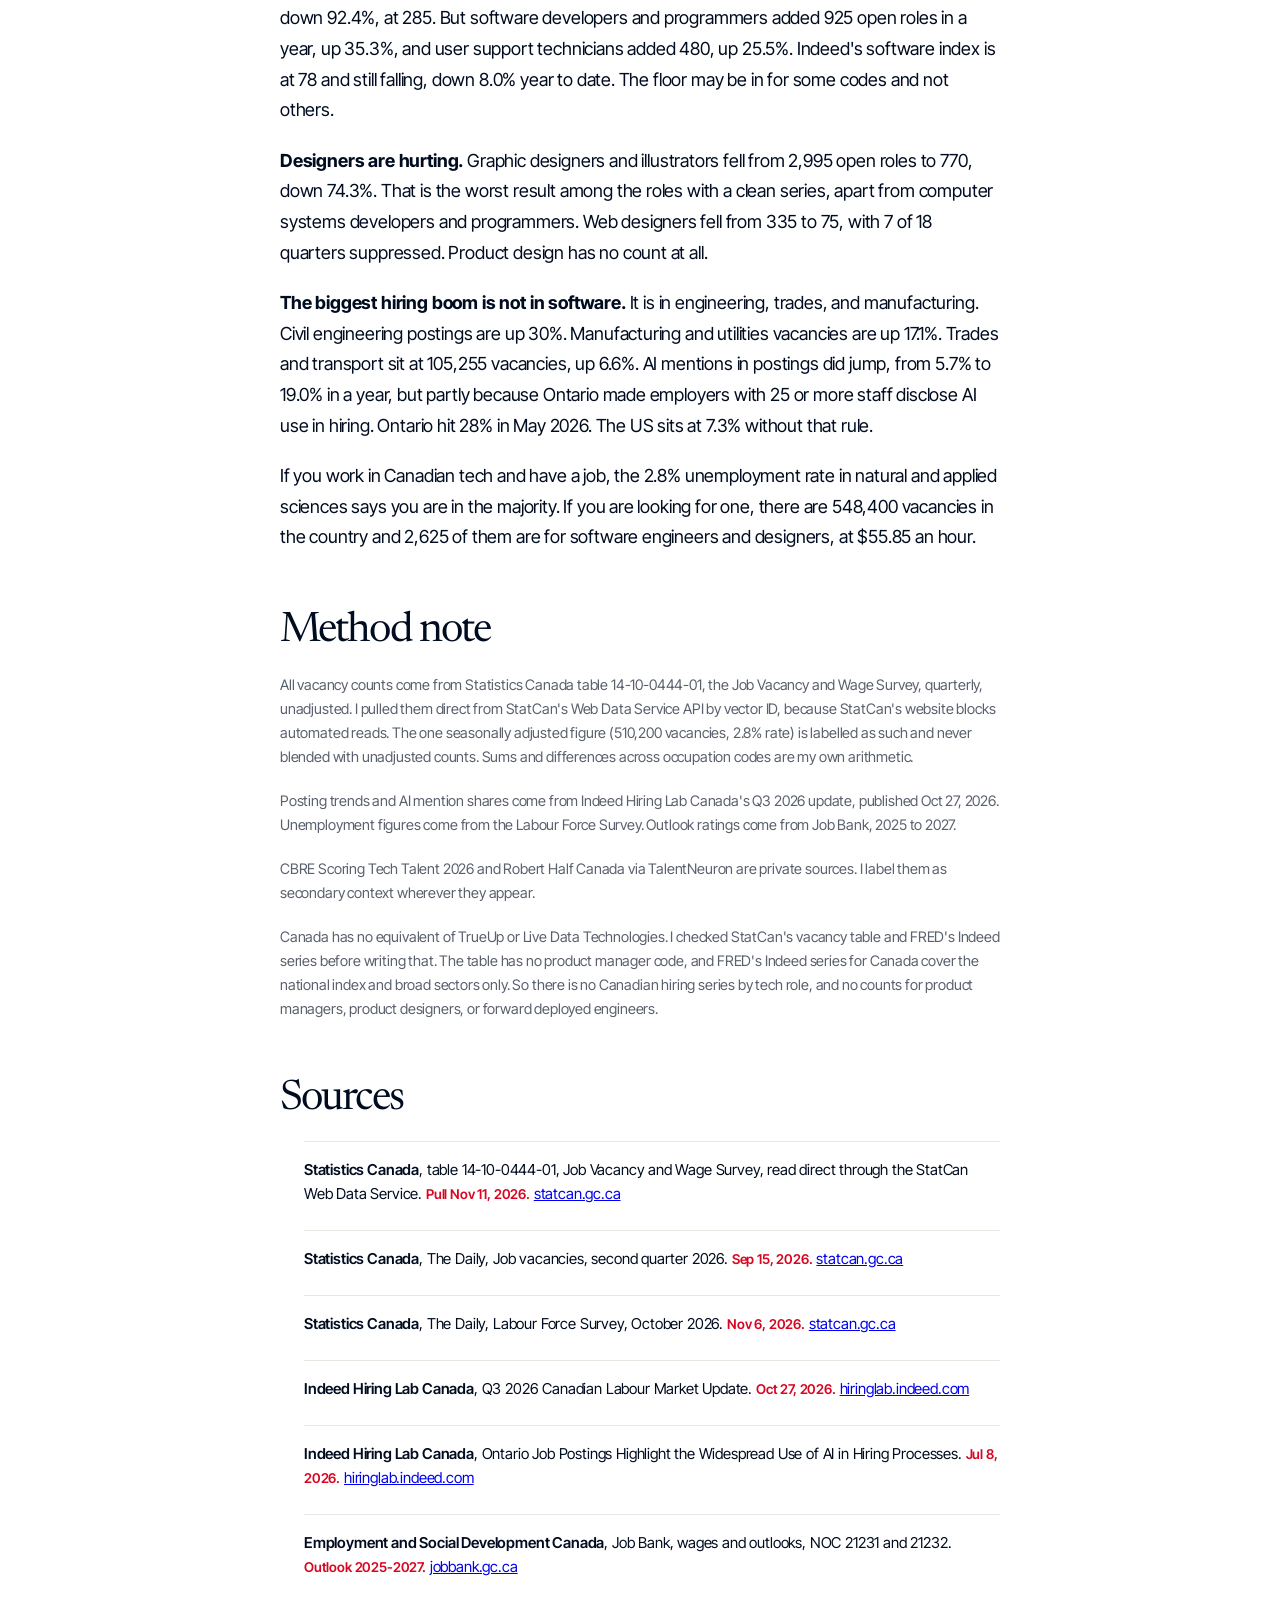
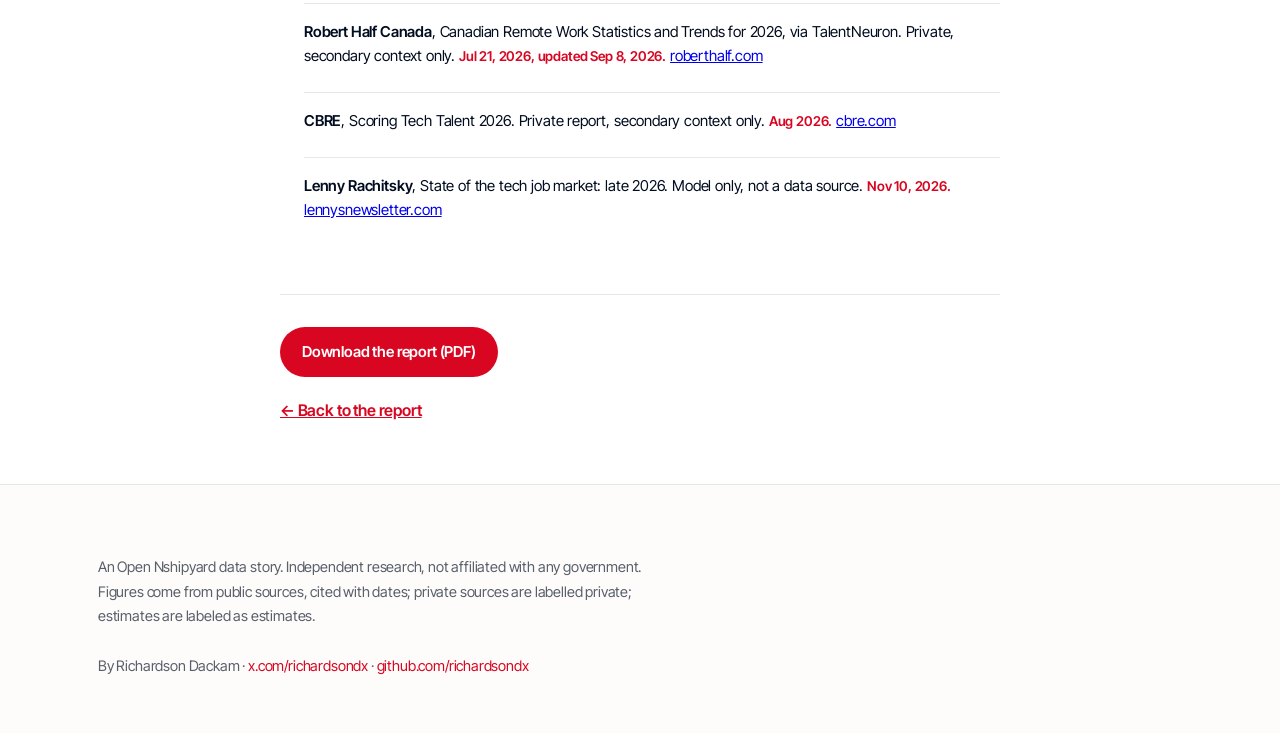
==== commit b96a6d55: "Red cover-style hero on home and article pages, takeaway 1 cleaned" ====
--- a/article.html
+++ b/article.html
@@ -93,15 +93,31 @@
 </header>
 
 <main>
+  <section class="cover-hero">
+    <div class="wrap">
+      <div class="article-col">
+        <div class="cover-hero-brand">
+          <svg viewBox="-1860 -2000 3720 4030" aria-hidden="true" fill="currentColor"><path d="m-90 2030 45-863a95 95 0 0 0-111-98l-859 151 116-320a65 65 0 0 0-20-73l-941-762 212-99a65 65 0 0 0 34-79l-186-572 542 115a65 65 0 0 0 73-38l105-247 423 454a65 65 0 0 0 111-57l-204-1052 327 189a65 65 0 91-27l332-652 332 652a65 65 0 0 0 91 27l327-189-204 1052a65 65 0 0 0 111 57l423-454 105 247a65 65 0 0 0 73 38l542-115-186 572a65 65 0 0 0 34 79l212 99-941 762a65 65 0 0 0-20 73l116 320-859-151a95 95 0 0 0-111 98l45 863z"></path></svg>
+          <span>open nshipyard</span>
+        </div>
+        <span class="cover-hero-kicker">Open Nshipyard data story</span>
+        <h1>State of the Canadian tech job market: late 2026</h1>
+        <hr class="cover-hero-rule">
+        <p class="cover-hero-stand">Which tech roles are hiring in Canada, which are shrinking, and where is the work moving? Answered with open Canadian data.</p>
+        <p class="cover-hero-byline">By Richardson Dackam · November 11, 2026 · Open Nshipyard · techjobs.canada.nshipyard.com</p>
+        <div class="cover-hero-actions">
+          <a class="btn-solid" href="The-State-of-the-tech-job-market-in-Canada-Late-2026-final-v7.pdf">Download the PDF</a>
+          <a class="btn-ghost" href="index.html">Back to the report home</a>
+        </div>
+      </div>
+    </div>
+  </section>
+
   <article class="article">
     <div class="wrap">
       <div class="article-col">
-        <span class="kicker">Open Nshipyard data story · Late 2026</span>
-        <h1>State of the Canadian tech job market: late 2026</h1>
-        <p class="lede">This is the state of Canada's tech job market in late 2026, measured with open Canadian data. The US version of this report runs on two private datasets, TrueUp and Live Data Technologies. Canada has no open copy of either, so this report answers the same questions with Statistics Canada, Indeed Hiring Lab Canada, and Job Bank instead.</p>
-        <p class="byline">By <strong>Richardson Dackam</strong> · November 11, 2026 · Open Nshipyard</p>
         <div class="intro-block">👋 Hey there, I'm Richardson. I build Open Nshipyard, where I publish open data on Canada, and I write about building software and companies. For more: <a href="https://canada.nshipyard.com">Open Nshipyard</a> | <a href="https://richardson.substack.com/">my newsletter</a> | <a href="https://appblueprint.substack.com/">App Blueprint Weekly</a> | <a href="https://www.skool.com/saaspreneur-academy">my Skool community</a></div>
-        <p class="pdf-link"><a href="The-State-of-the-tech-job-market-in-Canada-Late-2026-final-v7.pdf">Download the report (PDF)</a></p>
+        <p>This is the state of Canada's tech job market in late 2026, measured with open Canadian data. The US version of this report runs on two private datasets, TrueUp and Live Data Technologies. Canada has no open copy of either, so this report answers the same questions with Statistics Canada, Indeed Hiring Lab Canada, and Job Bank instead.</p>
         <p>Two warnings. First, every number below is Canadian, except three foreign AI figures that are labelled as foreign. Second, Canada's open data cannot answer some of these questions at all. That gap is part of the story, and I flag it each time.</p>
         <p>Welcome to my first job market report.</p>
 
--- a/styles.css
+++ b/styles.css
@@ -128,6 +128,95 @@
   padding: 96px 0 88px;
   text-align: center;
 }
+
+/* ---------- cover hero (matches the PDF cover) ---------- */
+.cover-hero {
+  background: var(--red);
+  color: #fff;
+  padding: 72px 0 64px;
+  text-align: left;
+}
+.cover-hero-brand {
+  display: flex;
+  align-items: center;
+  gap: 14px;
+  font: 700 26px/1 var(--sans);
+  letter-spacing: -0.02em;
+  color: #fff;
+  margin-bottom: 72px;
+}
+.cover-hero-brand svg { width: 52px; height: 52px; color: #fff; flex: none; }
+.cover-hero-kicker {
+  display: block;
+  font-size: 13px;
+  font-weight: 700;
+  letter-spacing: 0.2em;
+  text-transform: uppercase;
+  color: #fff;
+  margin-bottom: 24px;
+}
+.cover-hero h1 {
+  font-family: var(--serif);
+  font-weight: 700;
+  font-size: clamp(44px, 7vw, 88px);
+  line-height: 1.02;
+  letter-spacing: -0.03em;
+  color: #fff;
+  margin: 0 0 28px;
+  max-width: 900px;
+  text-align: left;
+}
+.cover-hero-rule {
+  width: 120px;
+  height: 5px;
+  background: #fff;
+  border: 0;
+  margin: 0 0 28px;
+}
+.cover-hero-stand {
+  font-family: var(--serif);
+  font-size: clamp(22px, 2.6vw, 30px);
+  line-height: 1.35;
+  color: #ffebec;
+  max-width: 860px;
+  margin: 0 0 44px;
+}
+.cover-hero-byline {
+  border-top: 1px solid rgba(255, 255, 255, 0.55);
+  padding-top: 20px;
+  font-size: 16px;
+  color: #fff;
+}
+.cover-hero-byline a { color: #fff; }
+.cover-hero-actions {
+  display: flex;
+  flex-wrap: wrap;
+  gap: 12px;
+  margin-top: 32px;
+}
+.cover-hero-actions .btn-solid {
+  background: #fff;
+  color: var(--red);
+  font: 700 15px/1 var(--sans);
+  padding: 15px 24px;
+  border-radius: 999px;
+  text-decoration: none;
+}
+.cover-hero-actions .btn-ghost {
+  border: 1.5px solid rgba(255, 255, 255, 0.8);
+  color: #fff;
+  font: 700 15px/1 var(--sans);
+  padding: 15px 24px;
+  border-radius: 999px;
+  text-decoration: none;
+}
+.hero-stats {
+  background: var(--paper);
+  border-bottom: 1px solid var(--muted-border);
+  padding: 56px 0 64px;
+}
+.hero-stats .stat-grid { margin-top: 0; }
+.hero-stats .share-section { margin-top: 40px; }
 .kicker {
   display: inline-block;
   font-size: 13px;
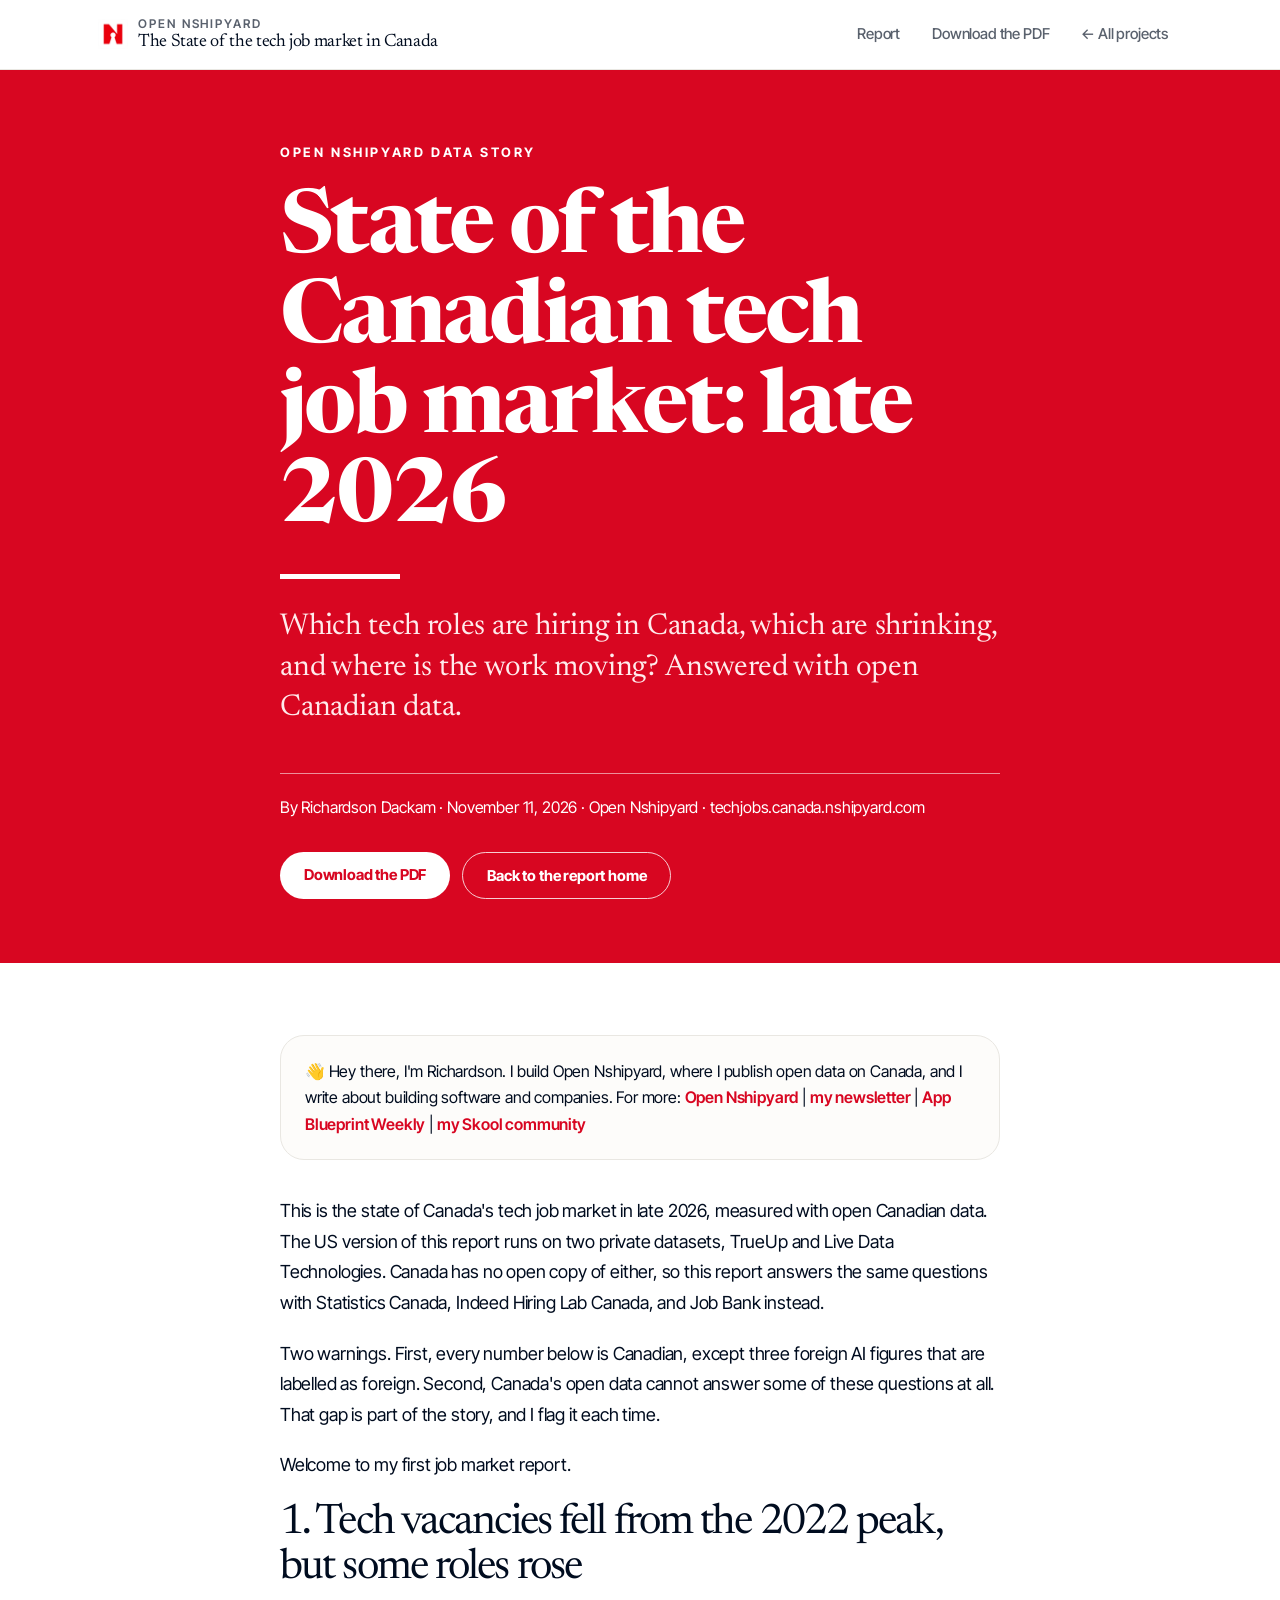
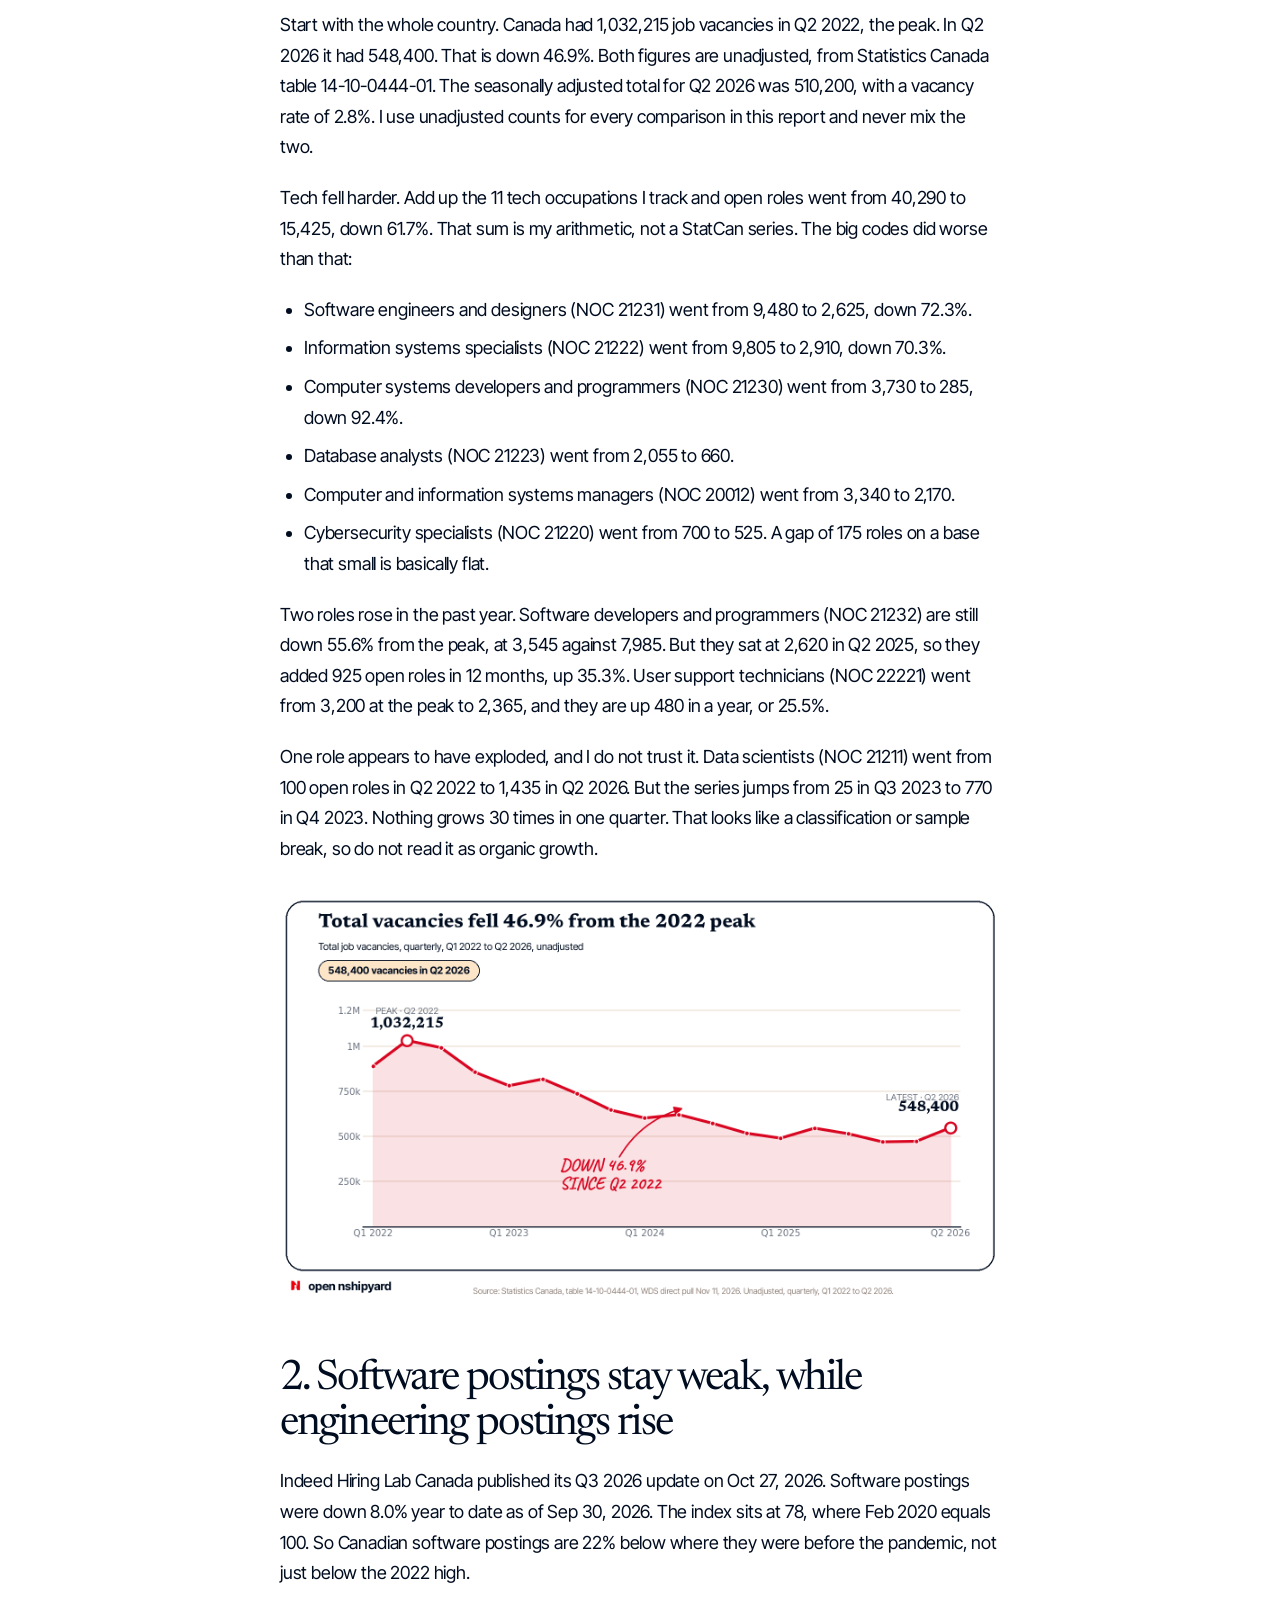
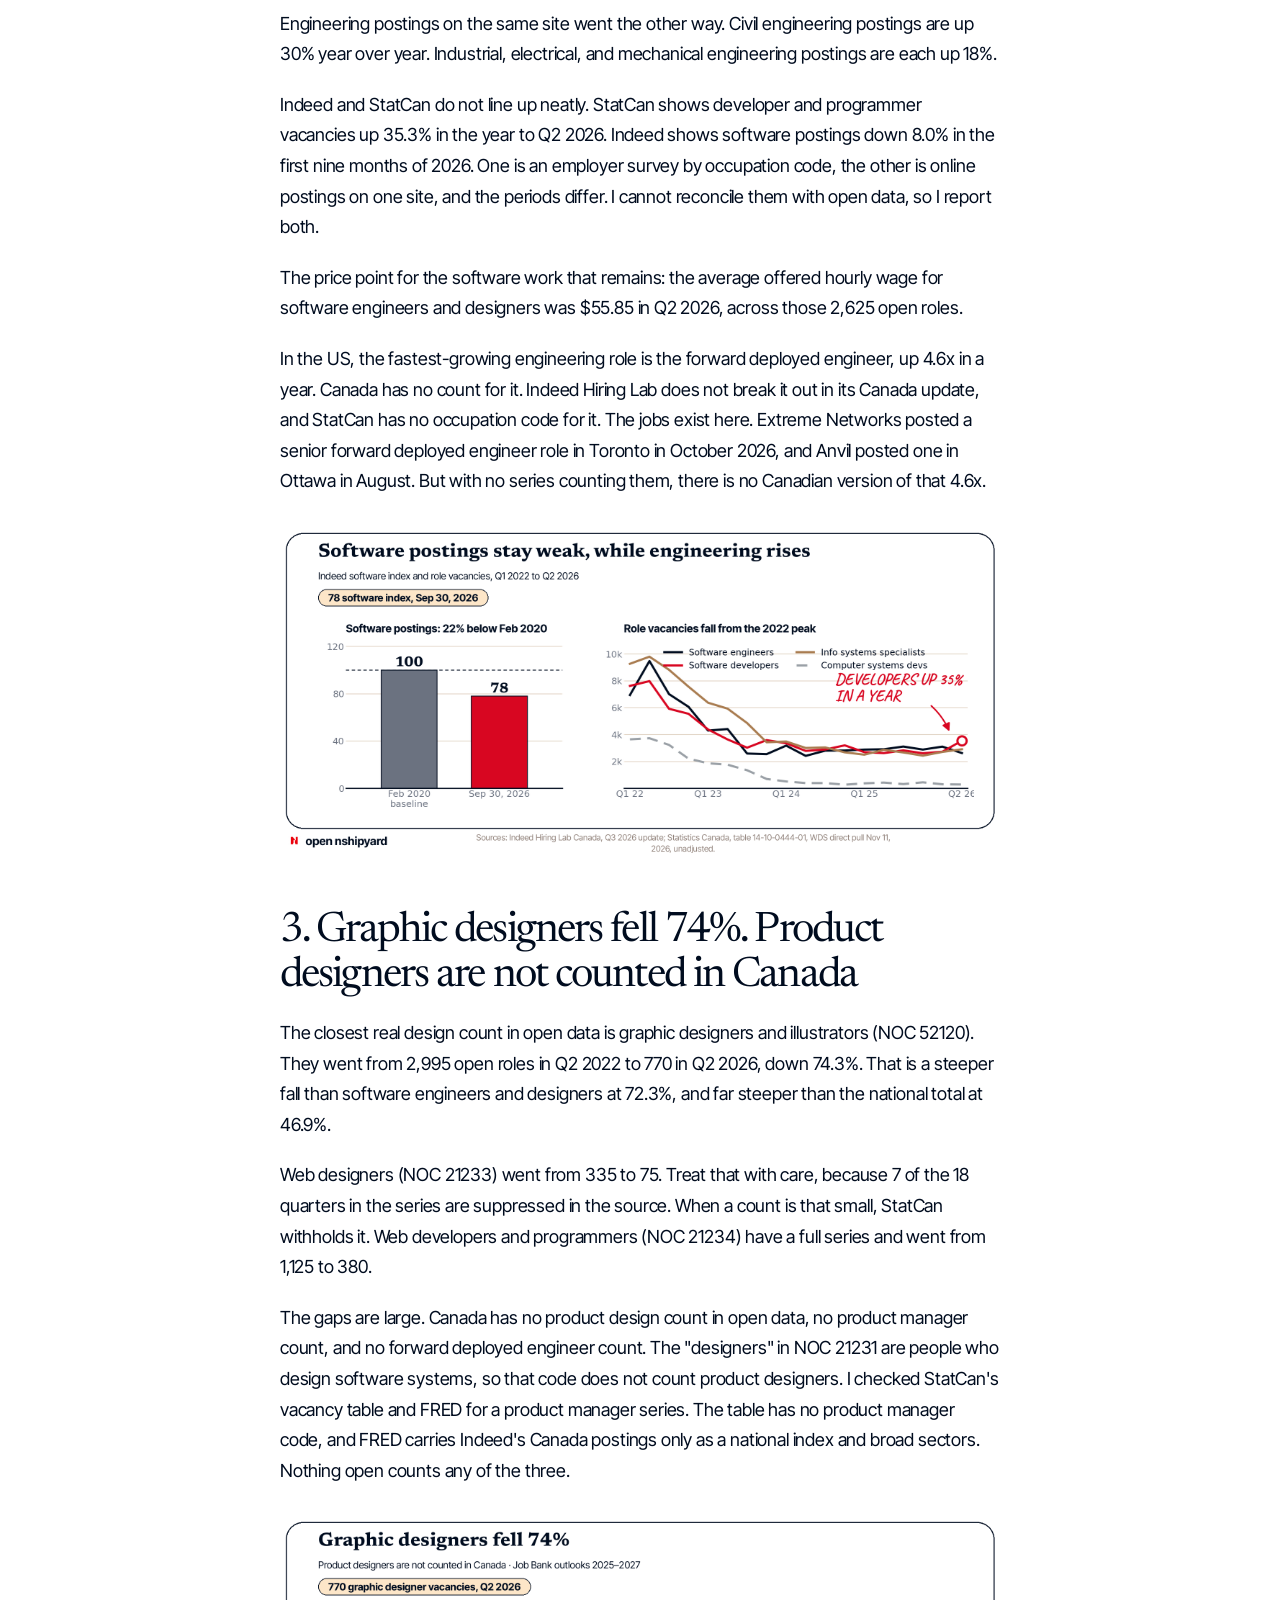
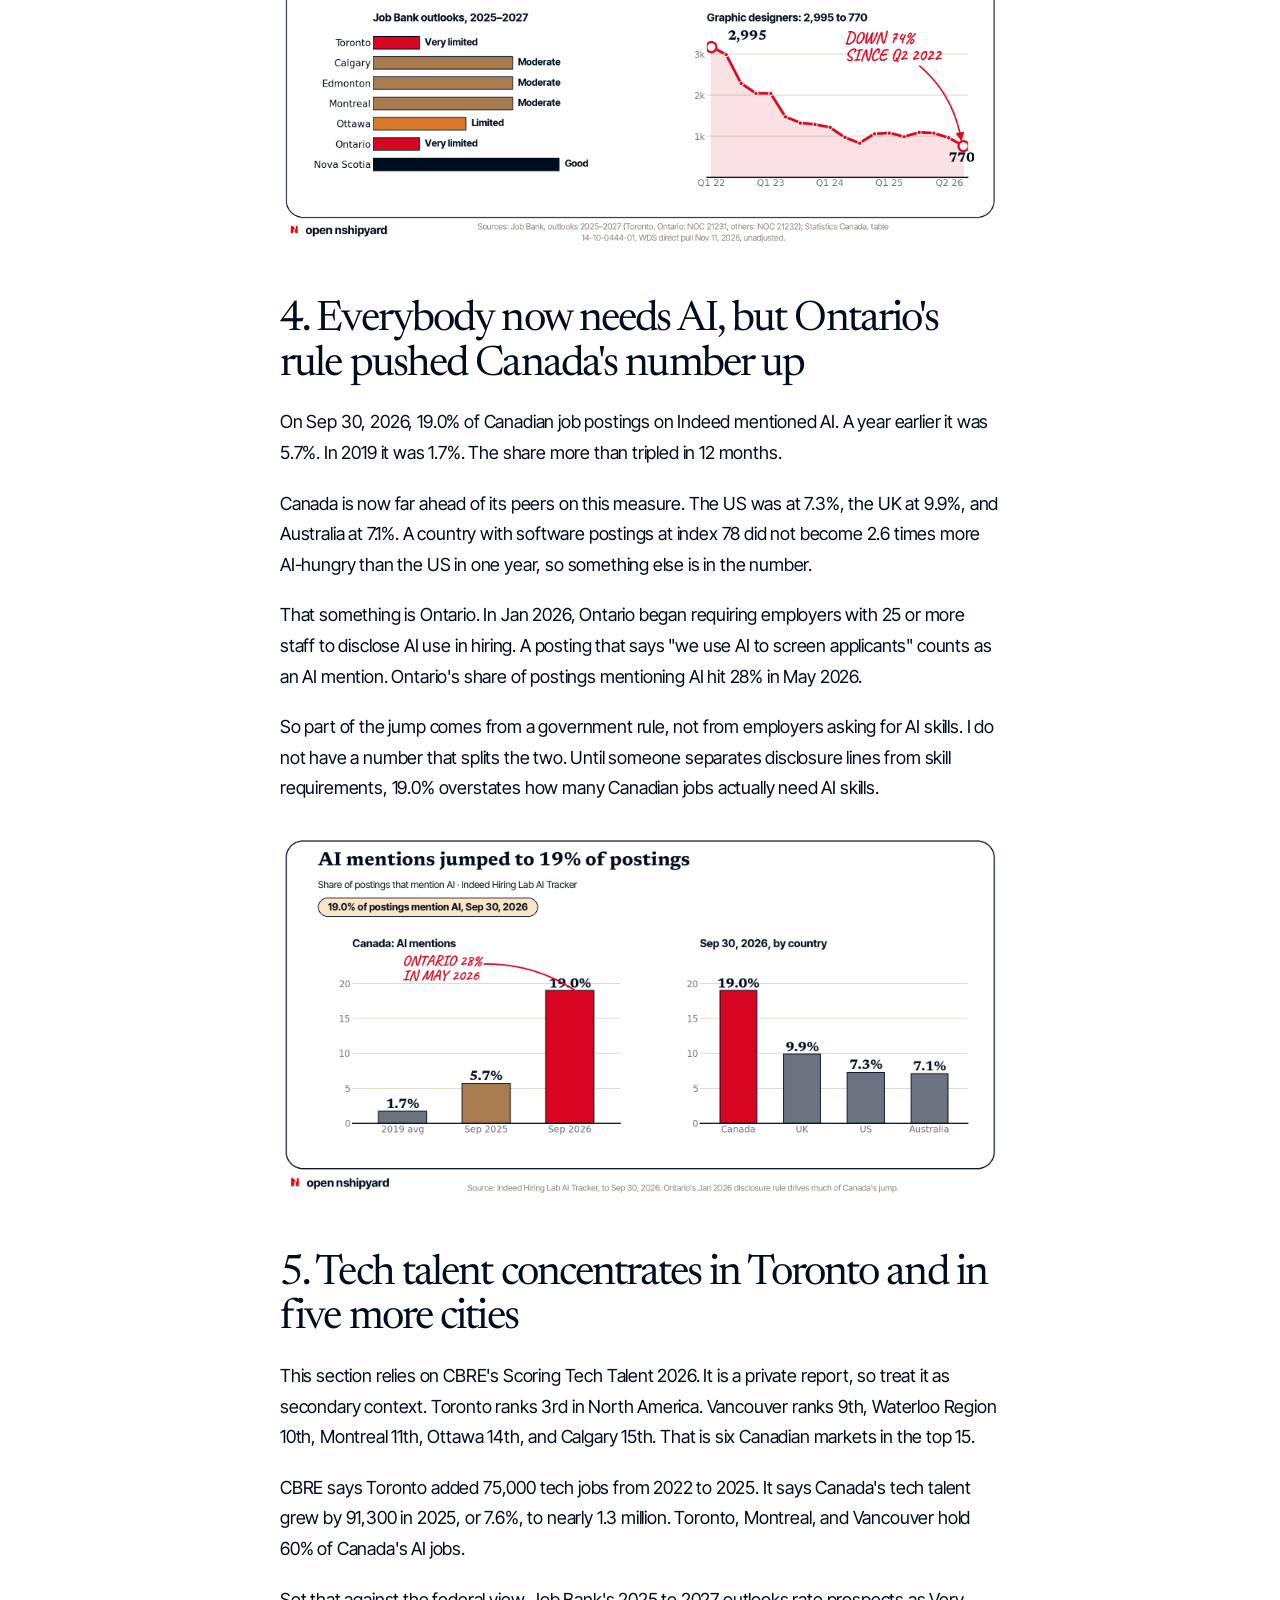
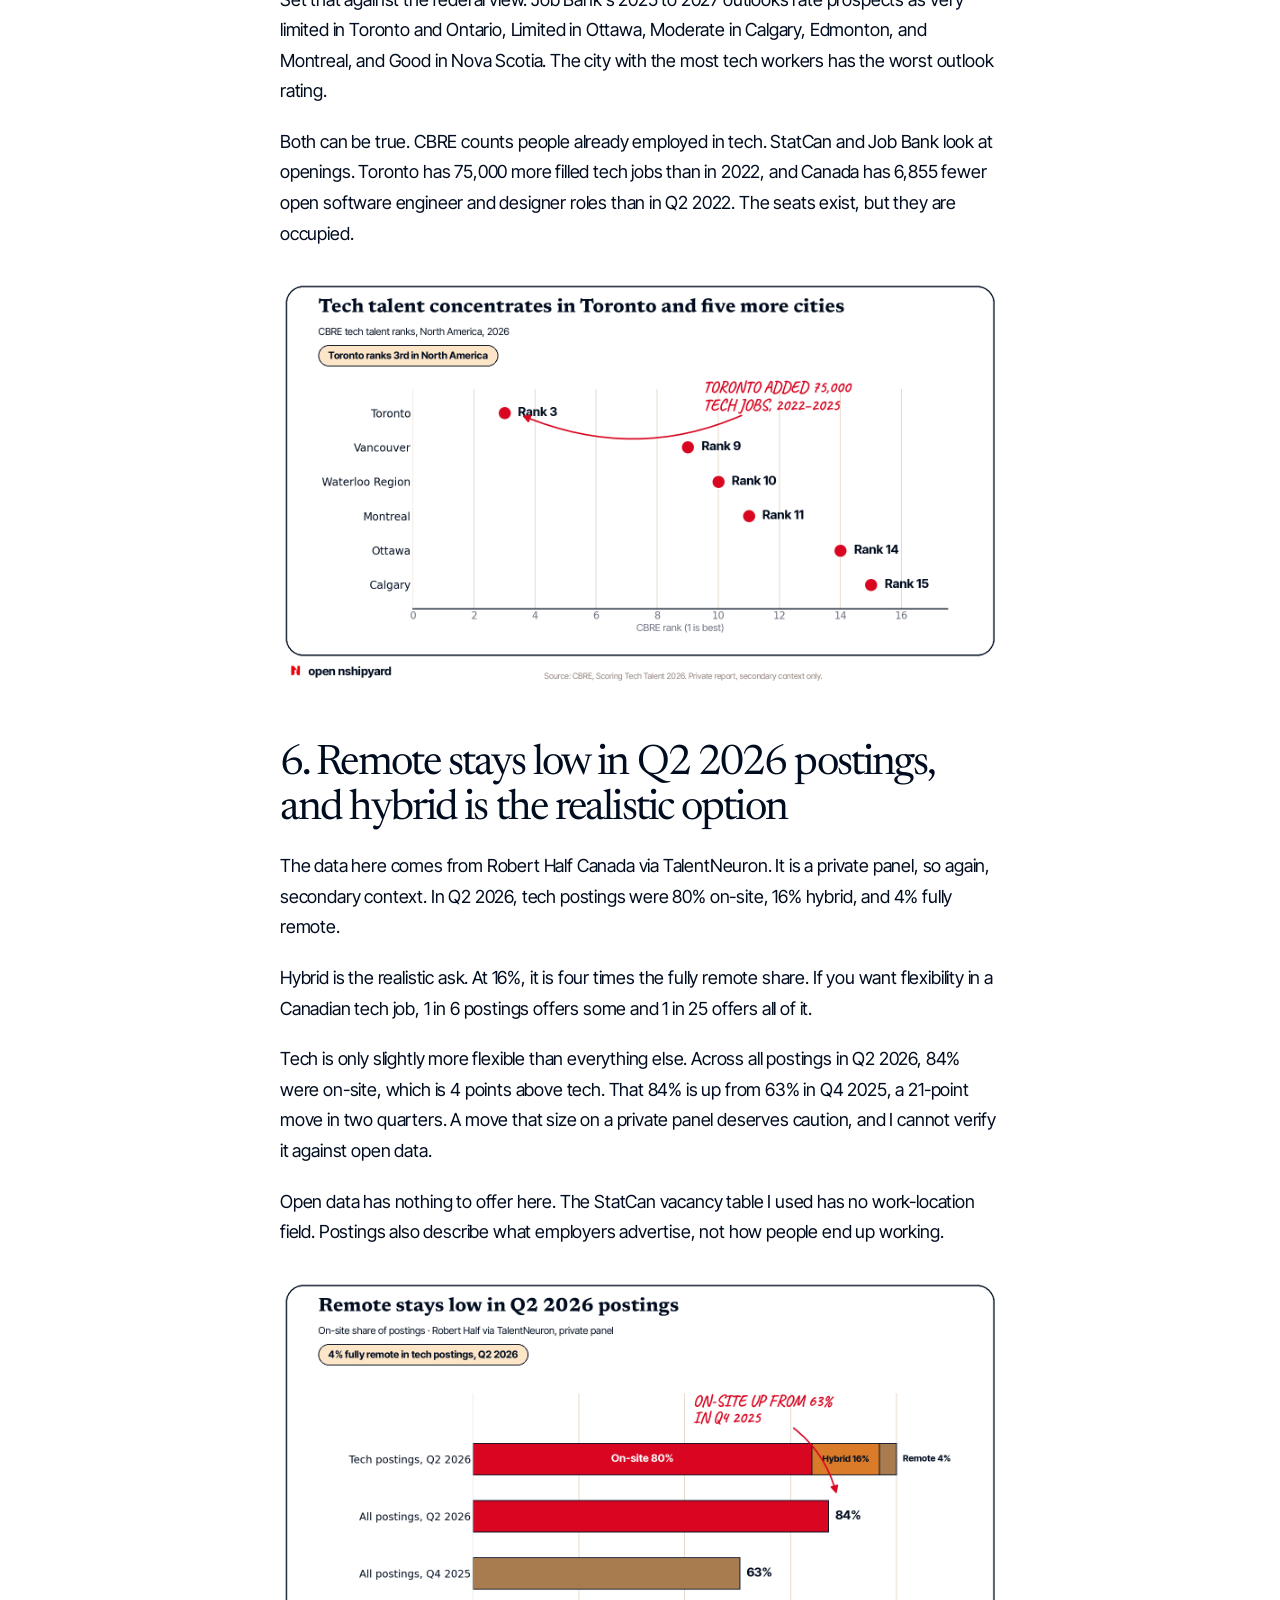
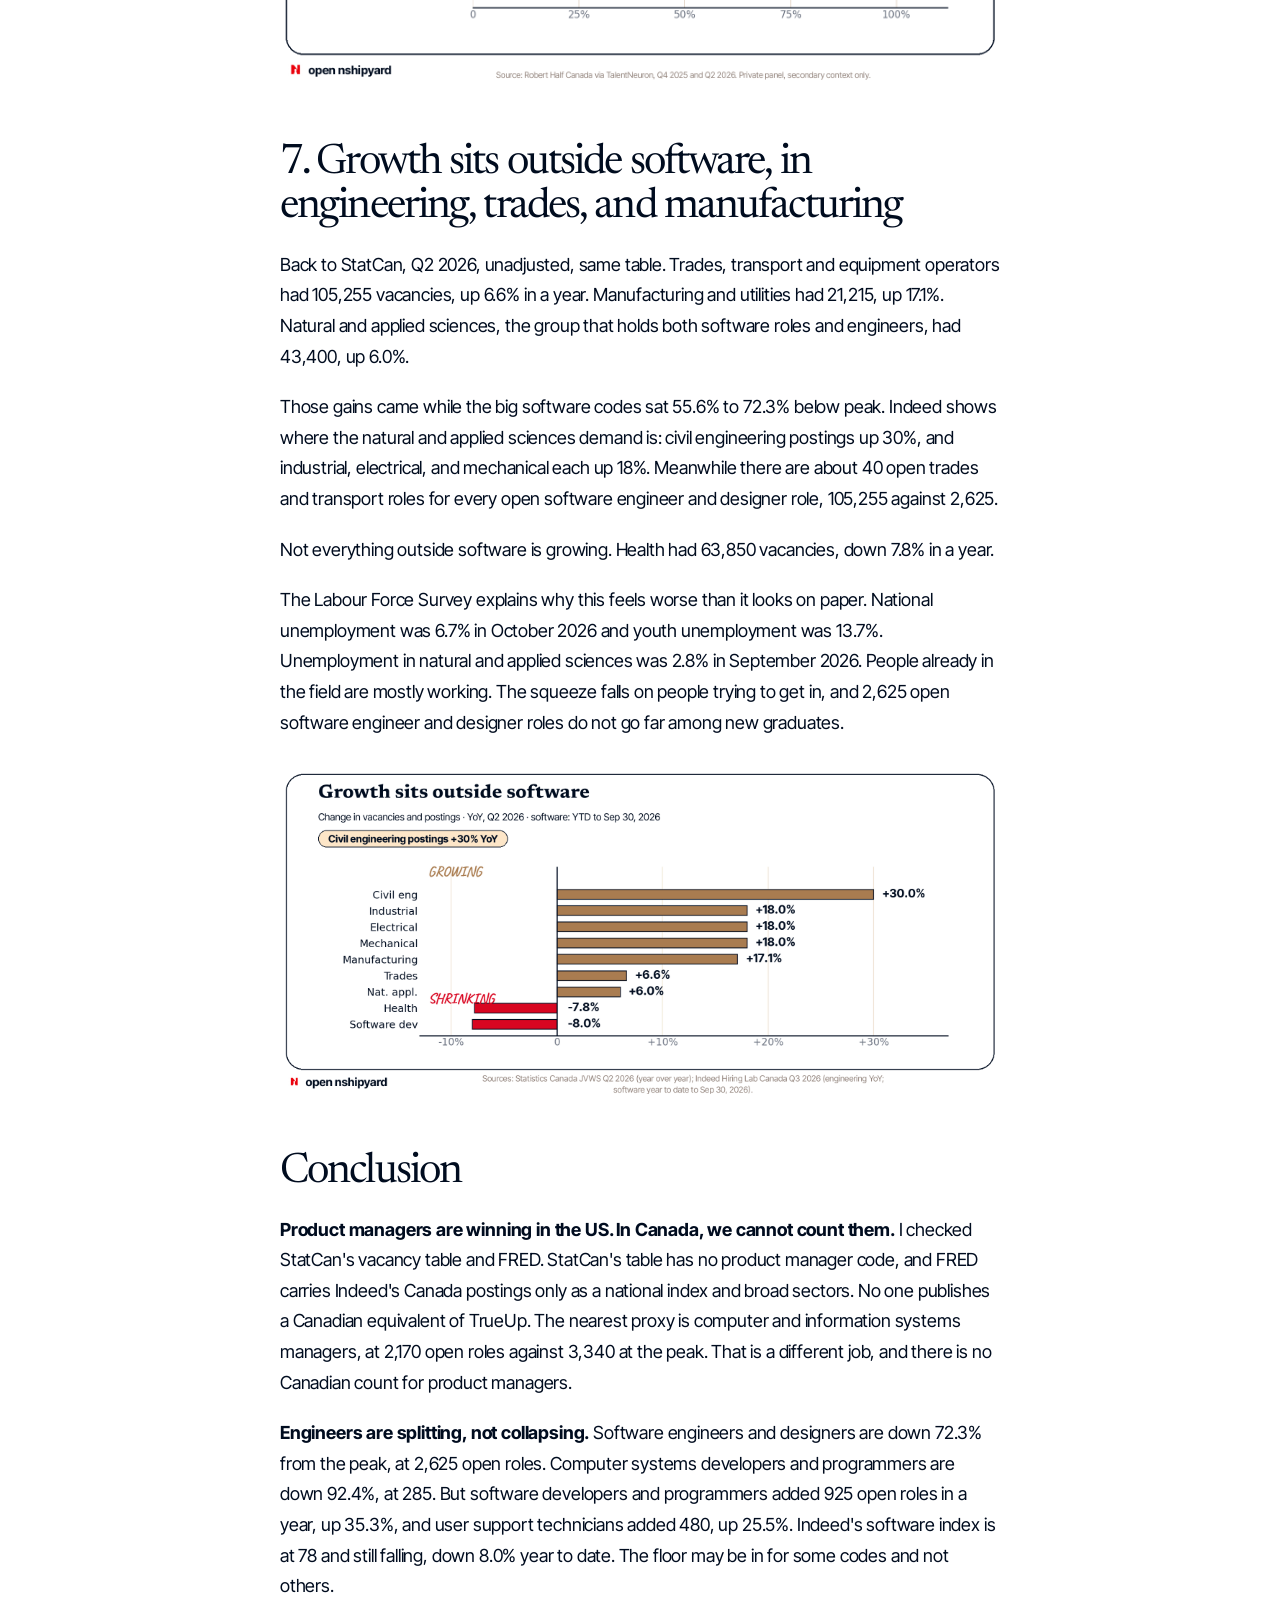
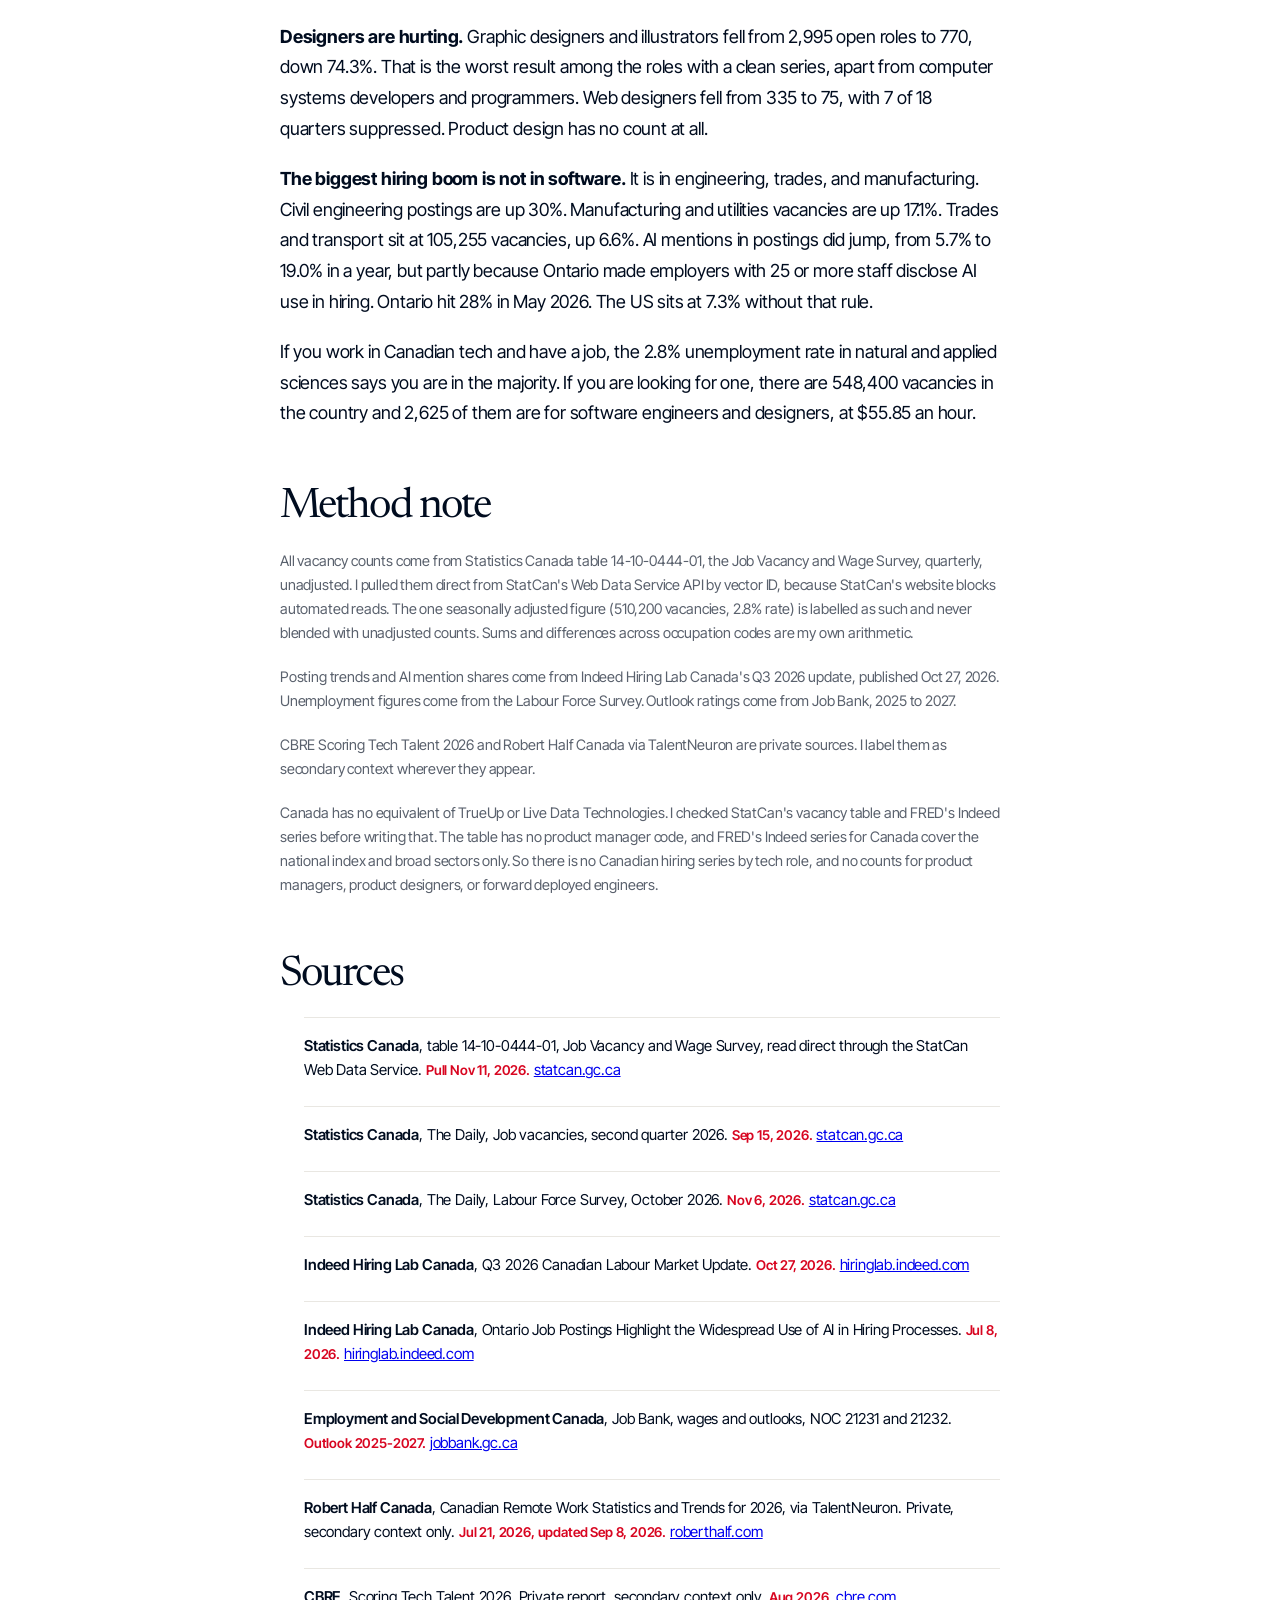
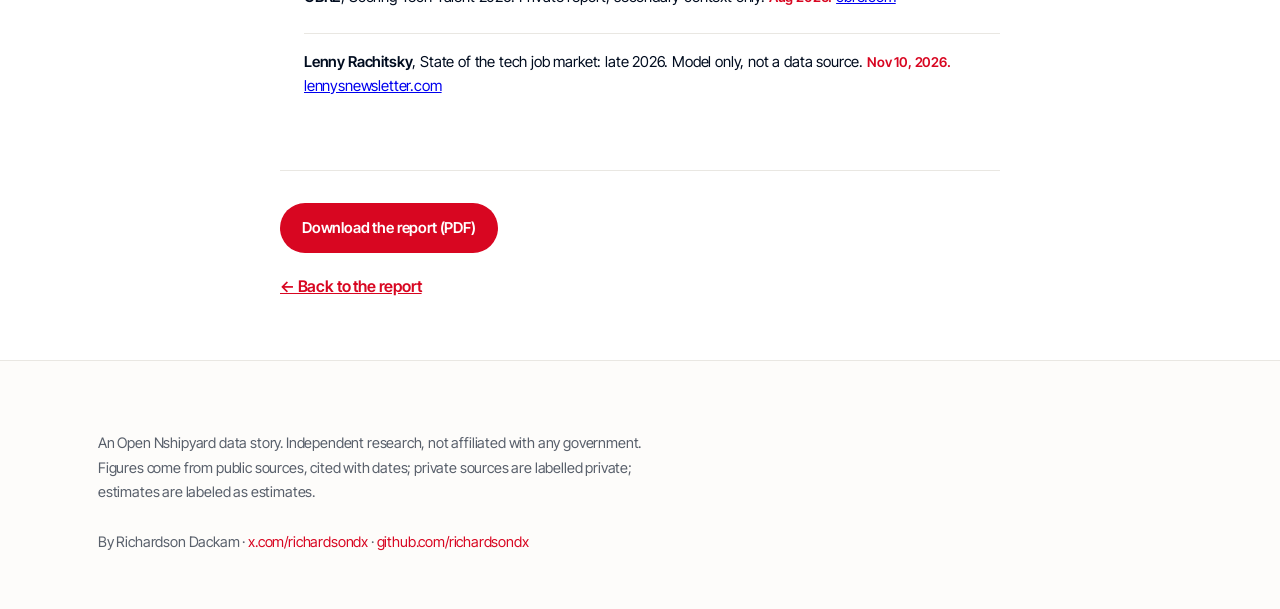
==== commit 3ab014e5: "Navbar uses the real Nshipyard logo, hero logo removed" ====
--- a/article.html
+++ b/article.html
@@ -96,10 +96,6 @@
   <section class="cover-hero">
     <div class="wrap">
       <div class="article-col">
-        <div class="cover-hero-brand">
-          <svg viewBox="-1860 -2000 3720 4030" aria-hidden="true" fill="currentColor"><path d="m-90 2030 45-863a95 95 0 0 0-111-98l-859 151 116-320a65 65 0 0 0-20-73l-941-762 212-99a65 65 0 0 0 34-79l-186-572 542 115a65 65 0 0 0 73-38l105-247 423 454a65 65 0 0 0 111-57l-204-1052 327 189a65 65 0 91-27l332-652 332 652a65 65 0 0 0 91 27l327-189-204 1052a65 65 0 0 0 111 57l423-454 105 247a65 65 0 0 0 73 38l542-115-186 572a65 65 0 0 0 34 79l212 99-941 762a65 65 0 0 0-20 73l116 320-859-151a95 95 0 0 0-111 98l45 863z"></path></svg>
-          <span>open nshipyard</span>
-        </div>
         <span class="cover-hero-kicker">Open Nshipyard data story</span>
         <h1>State of the Canadian tech job market: late 2026</h1>
         <hr class="cover-hero-rule">
--- a/styles.css
+++ b/styles.css
@@ -57,7 +57,7 @@
   text-decoration: none;
   color: var(--ink);
 }
-.wordmark svg { width: 30px; height: auto; flex: none; color: #d80621; }
+.wordmark img { width: 30px; height: auto; flex: none; }
 .wordmark-text { display: flex; flex-direction: column; line-height: 1.25; }
 .wordmark-umbrella {
   font-family: var(--sans);
@@ -136,16 +136,6 @@
   padding: 72px 0 64px;
   text-align: left;
 }
-.cover-hero-brand {
-  display: flex;
-  align-items: center;
-  gap: 14px;
-  font: 700 26px/1 var(--sans);
-  letter-spacing: -0.02em;
-  color: #fff;
-  margin-bottom: 72px;
-}
-.cover-hero-brand svg { width: 52px; height: 52px; color: #fff; flex: none; }
 .cover-hero-kicker {
   display: block;
   font-size: 13px;
